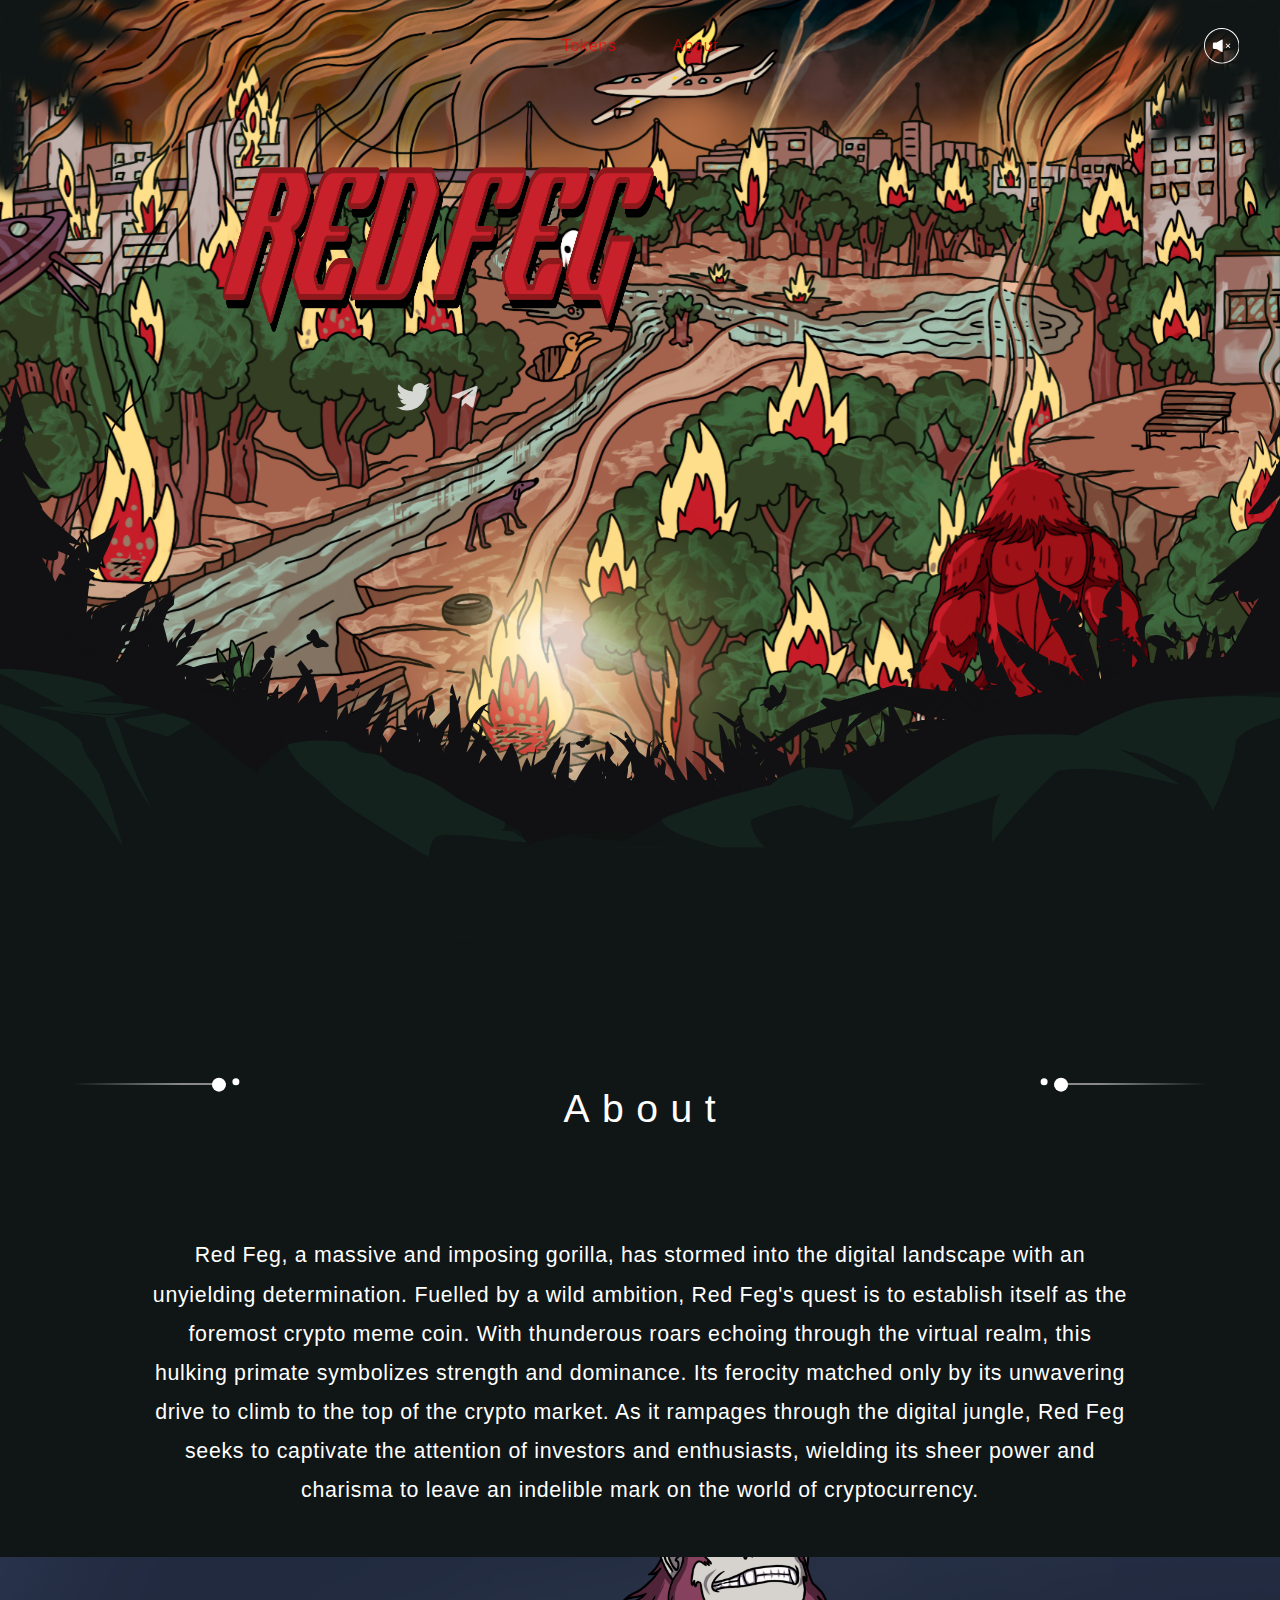
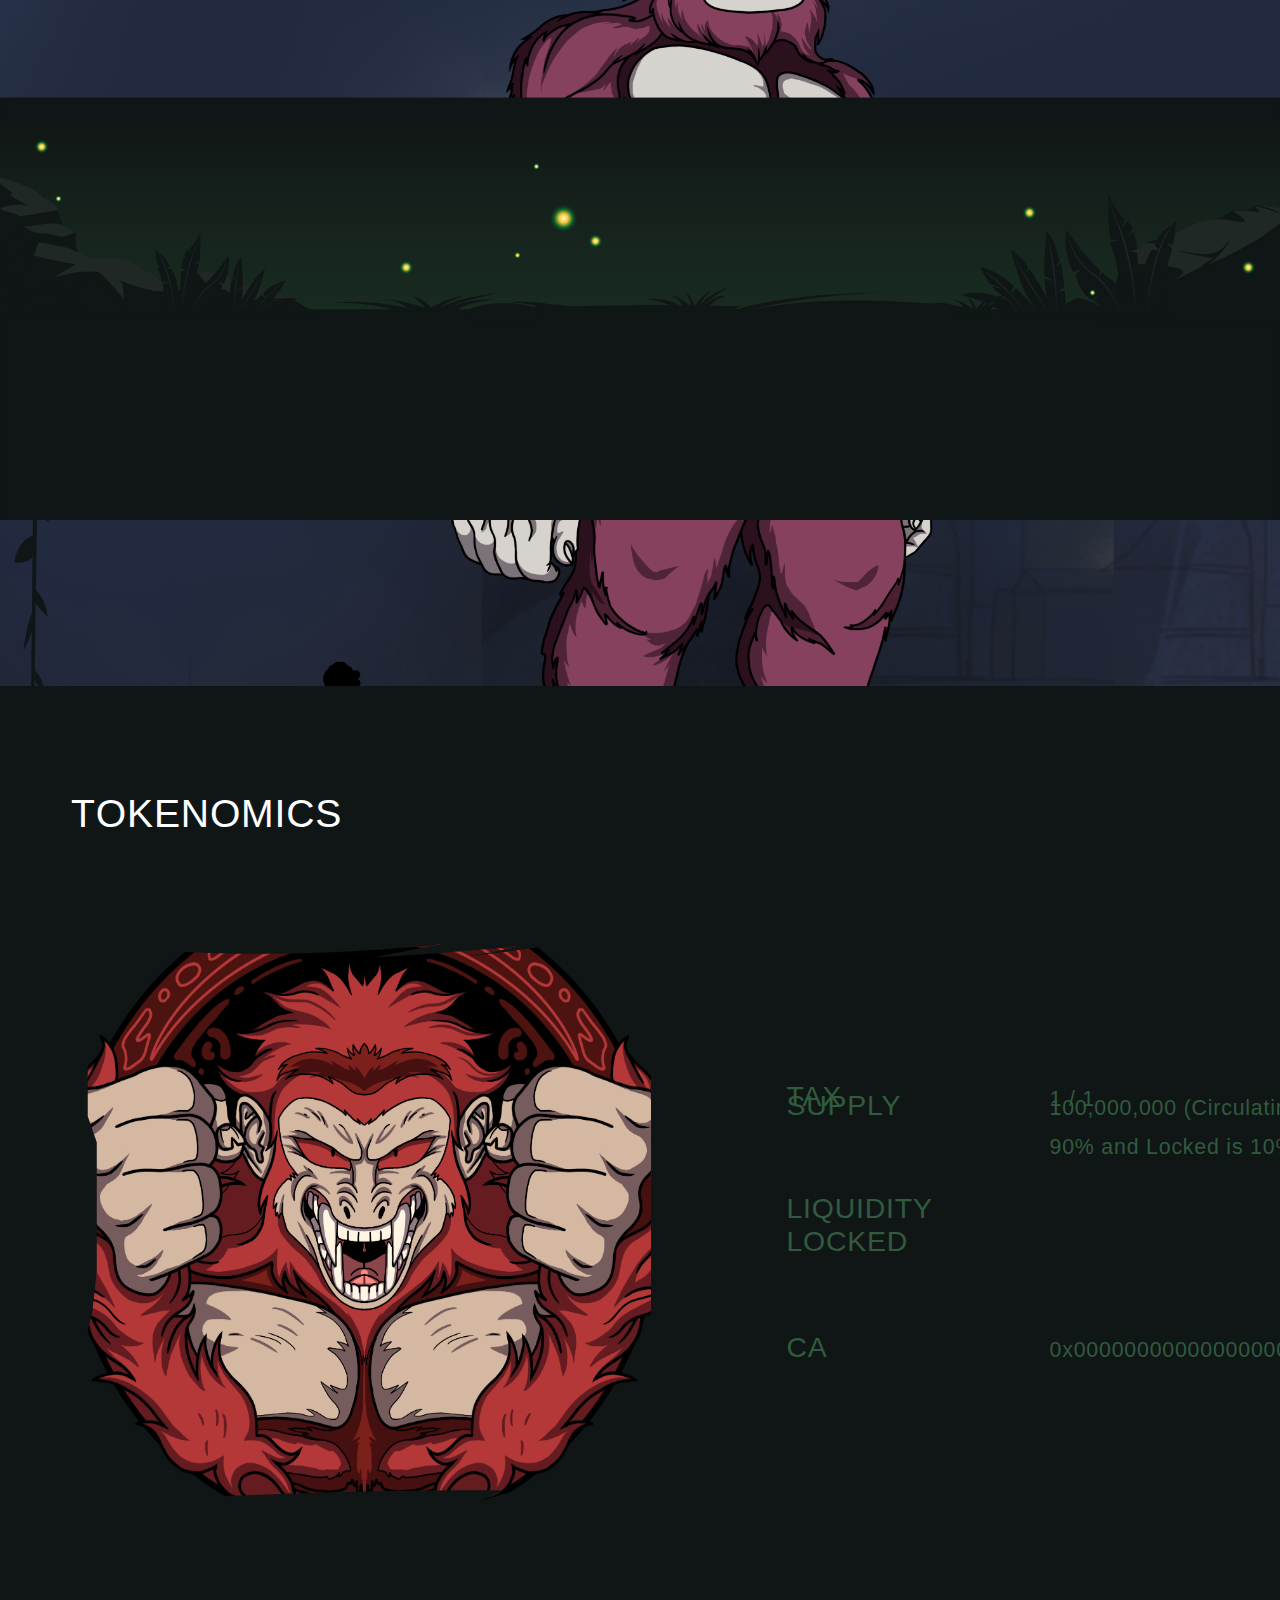
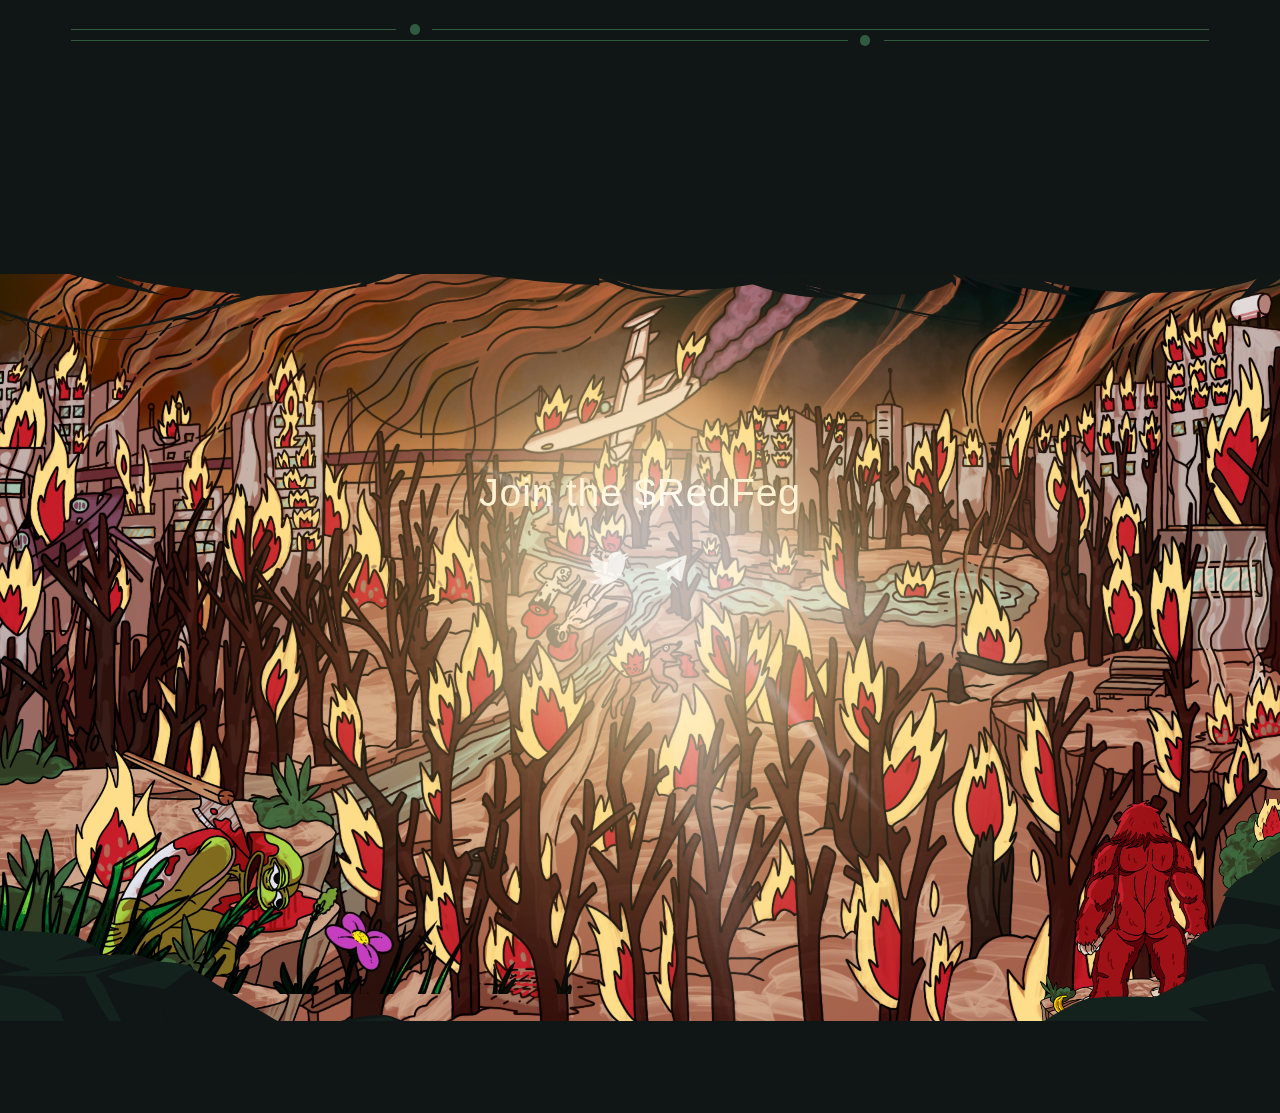
==== matutu.html @ 80c2c5f6 "dtuk" ====
<html lang="en" class="js-focus-visible browser-edge-chromium browser-version-120" data-js-focus-visible="">

<head>
    <meta charset="utf-8">
    <title>$RedFeg</title>
    <meta http-equiv="X-UA-Compatible" content="IE=edge">
    <meta name="viewport" content="width=device-width,initial-scale=1,maximum-scale=1">
    <link rel="shortcut icon" href="./assets/img/01_about@1.5x.d821d7.webp" type="image/x-icon">
    <meta name="msapplication-TileColor" content="#3E50F7">
    <meta name="theme-color" content="#ffffff">
    <link rel="preload" href="/assets/fonts/BoldenVan.24cd9c.woff" as="font" type="font/woff" crossorigin="">
    <link rel="preload" href="/assets/fonts/FUNGIS-Regular.8e3cbd.woff" as="font" type="font/woff" crossorigin="">
    <link rel="preload" href="/assets/fonts/FUNGIS-Regular.dea00e.woff2" as="font" type="font/woff" crossorigin="">
    <link rel="preload" href="/assets/fonts/RobotoFlex.3e7d64.ttf" as="font" type="font/ttf" crossorigin="">
    <link href="/app.168bf2.css" rel="stylesheet">
    <style type="text/css">
        @font-face {
            font-weight: 400;
            font-style: normal;
            font-family: 'Circular-Loom';

            src: url('https://cdn.loom.com/assets/fonts/circular/CircularXXWeb-Book-cd7d2bcec649b1243839a15d5eb8f0a3.woff2') format('woff2');
        }

        @font-face {
            font-weight: 500;
            font-style: normal;
            font-family: 'Circular-Loom';

            src: url('https://cdn.loom.com/assets/fonts/circular/CircularXXWeb-Medium-d74eac43c78bd5852478998ce63dceb3.woff2') format('woff2');
        }

        @font-face {
            font-weight: 700;
            font-style: normal;
            font-family: 'Circular-Loom';

            src: url('https://cdn.loom.com/assets/fonts/circular/CircularXXWeb-Bold-83b8ceaf77f49c7cffa44107561909e4.woff2') format('woff2');
        }

        @font-face {
            font-weight: 900;
            font-style: normal;
            font-family: 'Circular-Loom';

            src: url('https://cdn.loom.com/assets/fonts/circular/CircularXXWeb-Black-bf067ecb8aa777ceb6df7d72226febca.woff2') format('woff2');
        }
    </style>
    <link rel="stylesheet" type="text/css" href="/styles.c61002.css">
    <meta property="og:title" content="$RedFeg" data-react-helmet="true">
    <meta name="twitter:title" content="$RedFeg" data-react-helmet="true">
    <meta property="og:image:width" content="1200" data-react-helmet="true">
    <meta property="og:image:height" content="630" data-react-helmet="true">
    <meta property="og:image" content="/assets/img/chumbi-valley-og.7ef3b2.jpg" data-react-helmet="true">
    <meta name="twitter:image" content="/assets/img/chumbi-valley-og.7ef3b2.jpg" data-react-helmet="true">
</head>

<body id="body" class="" style="">
  
        <div class="animated-page page home-page animation-none">
            <nav class="navbar " style="opacity: 1; visibility: inherit;">
                <div class="navbar-bg">
                    <div class="navbar-bg__wrapper">
                        <div><svg xmlns="http://www.w3.org/2000/svg" fill="none" height="73" preserveAspectRatio="none"
                                viewBox="0 0 1440 73" width="1440" class="injected-svg"
                                data-src="/assets/img/navbar-bg.1790db.svg" xmlns:xlink="http://www.w3.org/1999/xlink">
                                <path
                                    d="M0 0h1440v70.513h-146.25l-5.64-2.985-5.61 2.985H990l-2.186-4.478-14.99 4.478H783.956l-11.492-2.985L765 70.513H604.908l-15.817-3.483-9.275 3.483h-90l-10.649-2.985L450 70.513h-90l-75.697-6.965L270.812 73h-90.937l-6.495-6.467-24.234 5.223-30.728-1.243H0z"
                                    fill="#101615"></path><!-- Code injected by live-server -->

                            </svg></div>
                    </div>
                </div>
                <div class="container">
                    <div class="navbar__desktop "><a class="navbar-logo__wrapper" href="/">
                            <div class="navbar-logo"></div>
                        </a>
                        <ul class="navbar-nav">
                            <li class="nav-item"><a class="nav-link nav-text" href="/">Tokens</a></li>
                            <li class="nav-item"><a class="nav-link nav-text" href="/">About</a></li>
                        </ul>
                        <div class="right-wrap">
                            <div class="sound-button ">
                                <div class="sound-button__on-icon">
                                    <div><svg xmlns="http://www.w3.org/2000/svg" fill="none" height="40"
                                            viewBox="0 0 40 40" width="40" class="injected-svg"
                                            data-src="/assets/img/sound-on-icon.59a6aa.svg"
                                            xmlns:xlink="http://www.w3.org/1999/xlink">
                                            <g fill="#fff">
                                                <g clip-rule="evenodd" fill-rule="evenodd">
                                                    <path
                                                        d="M24.68 16.616a.5.5 0 0 1 .704.063 4.392 4.392 0 0 1 .116 5.49l-.103.135a.5.5 0 1 1-.794-.608l.103-.135a3.392 3.392 0 0 0-.09-4.24.5.5 0 0 1 .063-.705zM27.714 14.59a.5.5 0 0 1 .696.124 8.36 8.36 0 0 1 .186 9.28l-.175.275a.5.5 0 1 1-.842-.538l.175-.274a7.36 7.36 0 0 0-.164-8.171.5.5 0 0 1 .124-.696z">
                                                    </path>
                                                    <path
                                                        d="M20 39c10.493 0 19-8.507 19-19S30.493 1 20 1 1 9.507 1 20s8.507 19 19 19zm0 1c11.046 0 20-8.954 20-20S31.046 0 20 0 0 8.954 0 20s8.954 20 20 20z">
                                                    </path>
                                                </g>
                                                <path
                                                    d="M20.69 13.07a.582.582 0 0 1 .227.197.49.49 0 0 1 .083.272V26.46a.49.49 0 0 1-.083.272c-.055.082-.133.15-.227.197a.677.677 0 0 1-.615-.007l-5.966-3.154h-2.276c-.486 0-.952-.17-1.296-.473A1.525 1.525 0 0 1 10 22.154v-4.311c0-.428.194-.839.537-1.141s.81-.473 1.296-.473h2.276l5.965-3.152a.674.674 0 0 1 .616-.007z">
                                                </path>
                                            </g><!-- Code injected by live-server -->

                                        </svg></div>
                                </div>
                                <div class="sound-button__off-icon">
                                    <div><svg xmlns="http://www.w3.org/2000/svg" fill="none" height="40"
                                            viewBox="0 0 40 40" width="40" class="injected-svg"
                                            data-src="/assets/img/sound-off-icon.53d7be.svg"
                                            xmlns:xlink="http://www.w3.org/1999/xlink">
                                            <g fill="#fff">
                                                <path clip-rule="evenodd"
                                                    d="M20 39c10.493 0 19-8.507 19-19S30.493 1 20 1 1 9.507 1 20s8.507 19 19 19zm0 1c11.046 0 20-8.954 20-20S31.046 0 20 0 0 8.954 0 20s8.954 20 20 20z"
                                                    fill-rule="evenodd"></path>
                                                <path clip-rule="evenodd"
                                                    d="M28.646 17.646a.5.5 0 0 1 .708.708L27.707 20l1.647 1.646a.5.5 0 0 1-.708.708L27 20.707l-1.646 1.647a.5.5 0 0 1-.708-.708L26.293 20l-1.647-1.646a.5.5 0 0 1 .708-.708L27 19.293z"
                                                    fill-rule="evenodd"></path>
                                                <path
                                                    d="M20.69 13.07a.582.582 0 0 1 .227.197.49.49 0 0 1 .083.272V26.46a.49.49 0 0 1-.083.272c-.055.082-.133.15-.227.197a.677.677 0 0 1-.615-.007l-5.966-3.154h-2.276c-.486 0-.952-.17-1.296-.473A1.525 1.525 0 0 1 10 22.154v-4.311c0-.428.194-.839.537-1.141s.81-.473 1.296-.473h2.276l5.965-3.152a.674.674 0 0 1 .616-.007z">
                                                </path>
                                            </g><!-- Code injected by live-server -->

                                        </svg></div>
                                </div>
                            </div><a class="button btn-secondary btn-2" href="/token">Buy $RedFeg</a>
                        </div>
                    </div>
                </div>
            </nav>
            <div class="hero-section">
                <div class="palms-top">
                    <div><svg xmlns="http://www.w3.org/2000/svg" fill="none" height="274" viewBox="0 0 1440 274"
                            width="1440" class="injected-svg" data-src="/assets/img/palms-desktop.ad87fd.svg"
                            xmlns:xlink="http://www.w3.org/1999/xlink">
                            <filter id="a-2" color-interpolation-filters="sRGB" filterUnits="userSpaceOnUse"
                                height="259" width="233" x="-39" y="-30">
                                <feFlood flood-opacity="0" result="BackgroundImageFix"></feFlood>
                                <feBlend in="SourceGraphic" in2="BackgroundImageFix" result="shape"></feBlend>
                                <feGaussianBlur result="effect1_foregroundBlur_600_5959" stdDeviation="6">
                                </feGaussianBlur>
                            </filter>
                            <filter id="b-3" color-interpolation-filters="sRGB" filterUnits="userSpaceOnUse"
                                height="264" width="243" x="1237" y="-24">
                                <feFlood flood-opacity="0" result="BackgroundImageFix"></feFlood>
                                <feBlend in="SourceGraphic" in2="BackgroundImageFix" result="shape"></feBlend>
                                <feGaussianBlur result="effect1_foregroundBlur_600_5959" stdDeviation="6">
                                </feGaussianBlur>
                            </filter>
                            <clipPath id="c-1">
                                <path d="M0 0h1440v274H0z"></path>
                            </clipPath>
                            <g clip-path="url(#c-1)">
                                <g filter="url(#a-2)">
                                    <path
                                        d="M2.412 211.877c-2.14-.357-5.051-2.228-6.24-3.119H-27v-226.75c50.059.15 154.366.357 171.122 0C165.066-18.436 182-1.508 182 .719c0 2.228-11.586 12.474-34.313 13.366-22.728.89-21.391-1.783-24.51-4.901-3.119-3.118-3.565-7.573-9.358-7.573S79.951 2.946 75.94 4.283c-4.01 1.336-28.52 18.264-27.629 19.155s11.141-4.454 19.608-9.354c8.467-4.9 14.706-5.346 22.727-4.01 8.021 1.337 21.836 9.355 32.531 14.256s29.857 17.819 29.857 19.155c0 1.337-8.912 4.01-20.499 4.9-11.586.891-14.26-4.454-14.706-2.672-.445 1.782 8.022 5.79 7.576 7.127-.446 1.337-3.565 1.782-26.738.891-18.538-.712-30.897-13.364-34.759-19.6-2.228 0-4.01 3.118-3.565 6.681.446 3.564 9.359 8.465 9.359 9.801 0 1.336-11.587.89-12.924.89-1.337 0-3.12 1.783-2.673 4.901.445 3.119 1.782 5.346 14.26 3.564 12.477-1.782 15.151 2.673 18.27 5.791s15.597 16.928 15.597 19.156-22.727.445-23.172 5.791c-.446 5.346 8.021 6.682 10.695 7.573 2.674.891 7.576-.89 20.499-.89 12.923 0 22.727 31.628 26.737 39.647 4.011 8.019 6.685 20.492 5.348 21.383s-4.456.446-8.021-.891c-3.565-1.336-18.717-16.928-21.836-16.483-3.12.446-2.228 8.91-6.685 8.91-4.456 0-19.162-9.801-23.618-17.374s-2.228-13.81-1.782-17.819 2.673-6.237-1.783-8.91c-4.456-2.672-7.13 3.564-8.467 6.683-1.337 3.118.891 18.264.446 18.264-.446 0-22.282-17.819-22.727-18.264-.446-.446 0-8.464-1.337-8.464s0 3.118-2.674 4.454c-2.674 1.337-8.021-1.782-10.695-3.564-2.674-1.781-11.14-10.246-13.815-10.691s4.902 12.919 8.022 24.501c2.495 9.266 2.525 23.759 2.228 29.848-.446 2.079-1.248 6.86-.891 9.355.356 2.494 1.04 7.573 1.337 9.8-3.565-3.118-10.16-8.375-8.022-4.455 2.674 4.901 3.565 19.156 3.565 24.056 0 4.901-.891 4.901-1.337 6.683-.445 1.782-.89 9.355-1.782 11.137-.891 1.782-2.228 10.246-3.565 11.137s-3.12.891-4.01 0c-.892-.891-2.675-.891-4.457-.891-1.783 0-5.793-8.019-8.913-8.91s3.565 5.791.892 5.346z"
                                        fill="#101615"></path>
                                </g>
                                <g filter="url(#b-3)">
                                    <path
                                        d="M1437.7 222.768c2.2-.364 5.2-2.275 6.43-3.185H1468V-11.994c-51.57.151-159.04.364-176.3 0-21.58-.455-42.7 26.388-42.7 28.663 0 2.274 10.1-6.828 33.52-5.918 23.41.91 27.54 8.192 30.76 5.008 3.21-3.185 3.67-7.735 9.64-7.735 3.67 0-5.54 7.735-5.54 15.218 0 8.31 6.92 2.981-4.1 7.986-11.02 5.004-30.76 18.198-30.76 19.563s9.18 4.095 21.12 5.005c11.93.91 14.69-4.55 15.15-2.73s-8.27 5.915-7.81 7.28 3.67 1.82 27.55.91c19.1-.729 31.83-13.65 35.81-20.02 2.3 0 4.13 3.186 3.67 6.825s-9.64 8.645-9.64 10.01 11.94.91 13.32.91c1.37 0 3.21 1.82 2.75 5.004-.46 3.185-1.84 5.46-14.69 3.64-12.86-1.82-15.61 2.73-18.83 5.914-3.21 3.185-16.06 17.289-16.06 19.564 0 2.275 8.88-1.715 9.34 3.745.46 5.459 6.27 8.994 3.51 9.904-2.75.91-7.8-.91-21.12-.91-13.31 0-23.41 32.302-27.55 40.492-4.13 8.189-6.88 20.928-5.51 21.838 1.38.91 4.6.455 8.27-.91s19.28-17.289 22.5-16.834c3.21.455 2.29 9.1 6.88 9.1s19.74-10.009 24.34-17.744c4.59-7.734 2.29-14.104 1.83-18.199-.46-4.094-2.75-6.369 1.84-9.099s4.19 5.915 5.57 9.099c1.37 3.185 2.23 16.379 2.69 16.379s22.96-18.198 23.42-18.653 0-8.645 1.38-8.645c1.37 0 0 3.185 2.75 4.55s7.23-31.931 9.98-33.751c2.76-1.82.26 34.235-1.79 36.134-8.72 8.102-9.11 14.906-12.32 26.735-2.57 9.463 18.52 5.611 18.82 11.829.46 2.123 1.29 7.006.92 9.554s-1.07 7.735-1.38 10.009c3.68-3.184 10.47-8.553 8.27-4.549-2.76 5.004-3.68 19.563-3.68 24.568 0 5.004.92 5.004 1.38 6.824s.92 9.555 1.84 11.374c.92 1.82 2.29 10.465 3.67 11.375 1.38.909 3.21.909 4.13 0 .92-.91 2.76-.91 4.59-.91 1.84 0 5.97-8.19 9.19-9.1 3.21-.91-3.68 5.915-.92 5.46z"
                                        fill="#101615"></path>
                                </g>
                            </g><!-- Code injected by live-server -->

                        </svg></div>
                </div>
                <div class="hero-section__parallax">
                    <picture>
                        <source type="image/webp" srcset="/assets/img/5.0db6da.webp">
                        <source type="image/jpeg" srcset="/assets/img/5.4fdfac.jpg"><img alt="Sky"
                            class="sky parallax-item" src="undefined" style="opacity: 1; visibility: inherit;">
                    </picture>
                    <picture>
                        <source type="image/webp" srcset="/assets/img/4.1e07a4.webp">
                        <source type="image/png" srcset="/assets/img/4.6a7edf.png"><img alt="Sun"
                            class="sun parallax-item" src="undefined" style="opacity: 1; visibility: inherit;">
                    </picture>
                    <picture>
                        <source type="image/webp" srcset="/assets/img/3.9f3b94.webp">
                        <source type="image/png" srcset="/assets/img/3.008438.png"><img alt="Mountains"
                            class="mountains parallax-item" src="undefined"
                            style="opacity: 1; visibility: inherit; transform: translate(0px, 0px);">
                    </picture>
                    <div class="hero-section__contents parallax-item" style="transform: translate(-449.091px, 0px);">
                        <div class="logo-wrap"><img alt="Main logo" src="/assets/img/big-logo.dbe85a.png"
                                style="opacity: 1; visibility: inherit;"></div>
                        <div class="hero-section__contents__socials"><a href="https://twitter.com/Redfegeth"
                                rel="noreferrer" target="_blank" class="social-icon__link">
                                <div class="social-icon">
                                    <div><svg xmlns="http://www.w3.org/2000/svg" width="32" height="32"
                                            viewBox="0 0 32 32" fill="none" class="injected-svg"
                                            data-src="/assets/img/twitter-icon.ed68f4.svg"
                                            xmlns:xlink="http://www.w3.org/1999/xlink">
                                            <path
                                                d="M31.524 6.582c-1.114.494-2.31.827-3.567.978a6.227 6.227 0 0 0 2.73-3.438 12.4 12.4 0 0 1-3.943 1.507 6.213 6.213 0 0 0-10.584 5.667 17.64 17.64 0 0 1-12.803-6.49 6.208 6.208 0 0 0-.84 3.122 6.213 6.213 0 0 0 2.763 5.17 6.194 6.194 0 0 1-2.814-.777v.08a6.214 6.214 0 0 0 4.983 6.09 6.255 6.255 0 0 1-2.805.107 6.215 6.215 0 0 0 5.802 4.312 12.463 12.463 0 0 1-7.714 2.66c-.496 0-.99-.028-1.483-.086a17.567 17.567 0 0 0 9.52 2.79c11.427 0 17.673-9.464 17.673-17.672 0-.266-.006-.536-.018-.802a12.627 12.627 0 0 0 3.097-3.214l.003-.004Z"
                                                fill="#fff"></path><!-- Code injected by live-server -->

                                        </svg></div>
                                </div>
                            </a><a href="https://t.me/RedFEGPortal" rel="noreferrer" target="_blank"
                                class="social-icon__link">
                                <div class="social-icon">
                                    <div><svg xmlns="http://www.w3.org/2000/svg" width="32" height="32"
                                            viewBox="0 0 32 32" fill="none" class="injected-svg"
                                            data-src="/assets/img/telegram-icon.c91685.svg"
                                            xmlns:xlink="http://www.w3.org/1999/xlink">
                                            <path
                                                d="M25.11 6.336 4.423 14.312c-1.411.567-1.403 1.355-.259 1.706l5.311 1.657 12.287-7.753c.581-.353 1.112-.163.676.224l-9.955 8.985h-.003.003l-.367 5.475c.537 0 .774-.246 1.075-.537l2.58-2.508 5.365 3.963c.99.545 1.7.265 1.946-.916l3.522-16.6c.36-1.445-.552-2.1-1.496-1.672Z"
                                                fill="#fff"></path><!-- Code injected by live-server -->

                                        </svg></div>
                                </div>
                            </a></div>
                    </div>
                    <picture>
                        <source type="image/webp" srcset="/assets/img/2.f285ca.webp">
                        <source type="image/png" srcset="/assets/img/2.8b96b8.png"><img alt="Forest"
                            class="forest parallax-item" src="undefined"
                            style="opacity: 1; visibility: inherit; transform: translate(0px, 0px);">
                    </picture>
                    <picture>
                        <source type="image/webp" srcset="/assets/img/1.610c19.webp">
                        <source type="image/png" srcset="/assets/img/1.95222f.png"><img
                            alt="Moon, the main character of $RedFeg and her 3$RedFeglooking out over the valley"
                            class="cliff parallax-item" src="undefined"
                            style="opacity: 1; visibility: inherit; transform: translate(0px, 0px);">
                    </picture>
                </div><img class="grass parallax-item" src="/assets/img/high-forest@2x.74e540.svg" alt="74e540.svg"
                    style="opacity: 1; visibility: inherit; transform: translate(0px, 0px);"><img
                    class="rocks parallax-item" src="/assets/img/high-rocks.e276d3.svg" alt="e276d3.svg"
                    style="opacity: 1; visibility: inherit; transform: translate(0px, 0px);">
            </div>
            <div class="about-section">
                <div class="container">
                    <div class="about-section__content">
                        <div class="lines-decoration about-section__content__title-wrap">
                            <div class="line-before" style="opacity: 1; "><span class="line"
                                    style="transform: translate(-277.04px, 0px);"></span><span class="small-ball"
                                    style="transform: translate(-246.614px, -6.36364px);"></span><span class="big-ball"
                                    style="transform: translate(0%, -50%) translate(-277.04px, 0.2727px);"></span></div>
                            <h1 class="about-section__content__title title-h1 center-text">
                                <div style="position: relative; display: inline-block; transform: translate(0px, 24.0208px); opacity: 1; "
                                    class="single-char title-h1">A</div>
                                <div style="position: relative; display: inline-block; transform: translate(0px, 24.0208px); opacity: 1; "
                                    class="single-char title-h1">b</div>
                                <div style="position: relative; display: inline-block; transform: translate(0px, 24.0208px); opacity: 1; "
                                    class="single-char title-h1">o</div>
                                <div style="position: relative; display: inline-block; transform: translate(0px, 24.0208px); opacity: 1; "
                                    class="single-char title-h1">u</div>
                                <div style="position: relative; display: inline-block; transform: translate(0px, 24.0208px); opacity: 1; "
                                    class="single-char title-h1">t</div>
                            </h1>
                            <div class="line-after" style="opacity: 1; "><span class="line"
                                    style="transform: translate(277.04px, 0px);"></span><span class="small-ball"
                                    style="transform: translate(246.614px, -6.36364px);"></span><span class="big-ball"
                                    style="transform: translate(0%, -50%) translate(277.04px, 0.2727px);"></span></div>
                        </div>
                        <p class="about-section__content__text desc-2 center-text"><span class="desc-2 color-white"
                                style="opacity: 1;  transform: translate(0px, 80.0694px);">Red Feg, a
                                massive and imposing gorilla, has stormed into the digital landscape with an unyielding
                                determination. Fuelled by a wild ambition, Red Feg's quest is to establish itself as the
                                foremost crypto meme coin. With thunderous roars echoing through the virtual realm, this
                                hulking primate symbolizes strength and dominance. Its ferocity matched only by its
                                unwavering drive to climb to the top of the crypto market. As it rampages through the
                                digital jungle, Red Feg seeks to captivate the attention of investors and enthusiasts,
                                wielding its sheer power and charisma to leave an indelible mark on the world of
                                cryptocurrency.</span></p>
                    </div>
                </div>
                <div class="about-section__image">
                    <div class="leaves-top__wrap" style="transform: translate(0px, 352.306px);"><img alt="leaves top"
                            src="/assets/img/leaves-top__new.10fc40.svg" style="opacity: 1; visibility: inherit;"></div>
                    <picture>
                        <source type="image/webp" srcset="/assets/img/01_about@1.5x.d821d7.webp">
                        <source type="image/jpeg" srcset="/assets/img/01_about@1.5x.efd146.jpg"><img
                            alt="Moon chasing a$RedFegin the forest. The$RedFeghas stolen one of Moon's carrots and is holding it in it’s mouth while mischievously running away."
                            src="undefined" style="opacity: 1; visibility: inherit; transform: scale(1.2, 1.2);">
                    </picture>
                    <div class="leaves-bottom__wrap" style="transform: translate(0px, -373.124px);"><img
                            alt="leavesBottom" src="/assets/img/leaves-bottom.561f8c.svg"
                            style="opacity: 1; visibility: inherit;"></div>
                </div>
            </div>
            <div class="gameplay-section">
                <div class="container">
                    <div class="gameplay-section__contents">
                        <h2 class="title-h1 gameplay-section__title">
                            <div style="position:relative;display:inline-block;">
                                <div style="position: relative; display: inline-block; transform: translate(0px, 24.0208px); opacity: 1; "
                                    class="single-char title-h1">T</div>
                                <div style="position: relative; display: inline-block; transform: translate(0px, 24.0208px); opacity: 1; "
                                    class="single-char title-h1">O</div>
                                <div style="position: relative; display: inline-block; transform: translate(0px, 24.0208px); opacity: 1; "
                                    class="single-char title-h1">K</div>
                                <div style="position: relative; display: inline-block; transform: translate(0px, 24.0208px); opacity: 1; "
                                    class="single-char title-h1">E</div>
                                <div style="position: relative; display: inline-block; transform: translate(0px, 24.0208px); opacity: 1; "
                                    class="single-char title-h1">N</div>
                                <div style="position: relative; display: inline-block; transform: translate(0px, 24.0208px); opacity: 1; "
                                    class="single-char title-h1">O</div>
                                <div style="position: relative; display: inline-block; transform: translate(0px, 24.0208px); opacity: 1; "
                                    class="single-char title-h1">M</div>
                                <div style="position: relative; display: inline-block; transform: translate(0px, 24.0208px); opacity: 1; "
                                    class="single-char title-h1">I</div>
                                <div style="position: relative; display: inline-block; transform: translate(0px, 24.0208px); opacity: 1; "
                                    class="single-char title-h1">C</div>
                                <div style="position: relative; display: inline-block; transform: translate(0px, 24.0208px); opacity: 1; "
                                    class="single-char title-h1">S</div>
                            </div>
                        </h2>
                        <p class="desc-1 gameplay-section__desc"><span class="anim-span desc-1 color-green"
                                style="transform: translate(0px, 80.0694px); opacity: 1; "></span>
                        </p>
                    </div>
                    <div class="gameplay-section__scroll-area">
                        <div class="pin-spacer"
                            style="order: 0; place-self: auto; grid-area: auto; z-index: auto; float: none; flex-shrink: 1; display: block; margin: 0px 135.333px 0px 0px; inset: 0px; position: relative; flex-basis: auto; overflow: visible; box-sizing: border-box; width: 580px; height: 580px; padding: 0px;">
                            <div class="images-wrap"
                                style="transform: translate3d(0px, 0px, 0px); inset: 0px auto auto 0px; margin: 0px; max-width: 579.986px; width: 579.986px; max-height: 579.986px; height: 579.986px; padding: 0px;">
                                <picture>
                                    <source type="image/webp" srcset="/assets/img/farming-gameplay.049b50.webp">
                                    <source type="image/jpeg" srcset="/assets/img/farming-gameplay.8191f6.jpg"><img
                                        alt="A" class="gameplay-image gameplay-image-1" src="undefined"
                                        style="opacity: 1; visibility: inherit; transform: scale(1.2, 1.2);">
                                </picture>
                                <picture>
                                    <source type="image/webp" srcset="/assets/img/breeding-gameplay.6743b7.webp">
                                    <source type="image/jpeg" srcset="/assets/img/breeding-gameplay.016a22.jpg"><img
                                        alt="Ch" class="gameplay-image gameplay-image-2" src="undefined">
                                </picture>
                                <picture>
                                    <source type="image/webp" srcset="/assets/img/crafting-gameplay.b62b71.webp">
                                    <source type="image/jpeg" srcset="/assets/img/crafting-gameplay.81629e.jpg"><img
                                        alt="A Spark$RedFegin front of a table with many ressources and ingredients ready to craft something"
                                        class="gameplay-image gameplay-image-3" src="undefined">
                                </picture>
                                <picture>
                                    <source type="image/webp" srcset="/assets/img/exploration-gameplay.ee6f4f.webp">
                                    <source type="image/jpeg" srcset="/assets/img/exploration-gameplay.0732c8.jpg"><img
                                        alt="Mosdssssssddsdsdsdsdsd" class="gameplay-image gameplay-image-4"
                                        src="undefined">
                                </picture>
                            </div>
                        </div>
                        <div class="text-wrap">
                            <div class="text-block text-block-1" id="step-0"
                                style="color: rgb(48, 91, 63); transform: translate(0px, 160.139px);">
                                <h2 class="title-h2 text-block__title anim-text">SUPPLY</h2>
                                <p class="desc-2 text-block__desc anim-text">100,000,000 (Circulating is 90% and Locked
                                    is 10%)</p>
                            </div>
                            <div class="text-block text-block-2" id="step-1">
                                <h2 class="title-h2 text-block__title anim-text">TAX</h2>
                                <p class="desc-2 text-block__desc anim-text">1 / 1</p>
                            </div>
                            <div class="text-block text-block-3" id="step-2">
                                <h2 class="title-h2 text-block__title anim-text">LIQUIDITY LOCKED</h2>
                                <p class="desc-2 text-block__desc anim-text"></p>
                            </div>
                            <div class="text-block text-block-4" id="step-3">
                                <h2 class="title-h2 text-block__title anim-text">CA</h2>
                                <p class="desc-2 text-block__desc anim-text">0x000000000000000000000000000</p>
                            </div>
                        </div>
                    </div>
                </div>
            </div>
            <div class="cta-section">
                <div class="container">
                    <div class="animation-wrapper">
                        <div class="line-divider short-long ">
                            <div class="line-divider__line line-divider__line--before"></div>
                            <div class="line-divider__ball"></div>
                            <div class="line-divider__line line-divider__line--after"></div>
                        </div>
                        <div class="cta-section__contents">
                            <h2 class="title-h1 cta-section__title">
                                <div style="position:relative;display:inline-block;">
                                    <div style="position: relative; display: inline-block; transform: translate(0px, 24.0208px); opacity: 1; "
                                        class="single-char title-h1">$</div>
                                    <div style="position: relative; display: inline-block; transform: translate(0px, 24.0208px); opacity: 1; "
                                        class="single-char title-h1">R</div>
                                    <div style="position: relative; display: inline-block; transform: translate(0px, 24.0208px); opacity: 1; "
                                        class="single-char title-h1">e</div>
                                    <div style="position: relative; display: inline-block; transform: translate(0px, 24.0208px); opacity: 1; "
                                        class="single-char title-h1">d</div>
                                    <div style="position: relative; display: inline-block; transform: translate(0px, 24.0208px); opacity: 1; "
                                        class="single-char title-h1">F</div>
                                    <div style="position: relative; display: inline-block; transform: translate(0px, 24.0208px); opacity: 1; "
                                        class="single-char title-h1">e</div>
                                    <div style="position: relative; display: inline-block; transform: translate(0px, 24.0208px); opacity: 1; "
                                        class="single-char title-h1">g</div>
                                    <div style="position: relative; display: inline-block; transform: translate(0px, 24.0208px); opacity: 1; "
                                        class="single-char title-h1">'</div>
                                    <div style="position: relative; display: inline-block; transform: translate(0px, 24.0208px); opacity: 1; "
                                        class="single-char title-h1">s</div>
                                </div>
                                <div style="position:relative;display:inline-block;">
                                    <div style="position: relative; display: inline-block; transform: translate(0px, 24.0208px); opacity: 1; "
                                        class="single-char title-h1">D</div>
                                    <div style="position: relative; display: inline-block; transform: translate(0px, 24.0208px); opacity: 1; "
                                        class="single-char title-h1">e</div>
                                    <div style="position: relative; display: inline-block; transform: translate(0px, 24.0208px); opacity: 1; "
                                        class="single-char title-h1">c</div>
                                    <div style="position: relative; display: inline-block; transform: translate(0px, 24.0208px); opacity: 1; "
                                        class="single-char title-h1">e</div>
                                    <div style="position: relative; display: inline-block; transform: translate(0px, 24.0208px); opacity: 1; "
                                        class="single-char title-h1">n</div>
                                    <div style="position: relative; display: inline-block; transform: translate(0px, 24.0208px); opacity: 1; "
                                        class="single-char title-h1">t</div>
                                    <div style="position: relative; display: inline-block; transform: translate(0px, 24.0208px); opacity: 1; "
                                        class="single-char title-h1">r</div>
                                    <div style="position: relative; display: inline-block; transform: translate(0px, 24.0208px); opacity: 1; "
                                        class="single-char title-h1">a</div>
                                    <div style="position: relative; display: inline-block; transform: translate(0px, 24.0208px); opacity: 1; "
                                        class="single-char title-h1">l</div>
                                    <div style="position: relative; display: inline-block; transform: translate(0px, 24.0208px); opacity: 1; "
                                        class="single-char title-h1">i</div>
                                    <div style="position: relative; display: inline-block; transform: translate(0px, 24.0208px); opacity: 1; "
                                        class="single-char title-h1">z</div>
                                    <div style="position: relative; display: inline-block; transform: translate(0px, 24.0208px); opacity: 1; "
                                        class="single-char title-h1">e</div>
                                    <div style="position: relative; display: inline-block; transform: translate(0px, 24.0208px); opacity: 1; "
                                        class="single-char title-h1">d</div>
                                </div>
                                <div style="position:relative;display:inline-block;">
                                    <div style="position: relative; display: inline-block; transform: translate(0px, 24.0208px); opacity: 1; "
                                        class="single-char title-h1">D</div>
                                    <div style="position: relative; display: inline-block; transform: translate(0px, 24.0208px); opacity: 1; "
                                        class="single-char title-h1">e</div>
                                    <div style="position: relative; display: inline-block; transform: translate(0px, 24.0208px); opacity: 1; "
                                        class="single-char title-h1">l</div>
                                    <div style="position: relative; display: inline-block; transform: translate(0px, 24.0208px); opacity: 1; "
                                        class="single-char title-h1">i</div>
                                    <div style="position: relative; display: inline-block; transform: translate(0px, 24.0208px); opacity: 1; "
                                        class="single-char title-h1">g</div>
                                    <div style="position: relative; display: inline-block; transform: translate(0px, 24.0208px); opacity: 1; "
                                        class="single-char title-h1">h</div>
                                    <div style="position: relative; display: inline-block; transform: translate(0px, 24.0208px); opacity: 1; "
                                        class="single-char title-h1">t</div>
                                </div>
                                <div style="position:relative;display:inline-block;">
                                    <div style="position: relative; display: inline-block; transform: translate(0px, 24.0208px); opacity: 1; "
                                        class="single-char title-h1">A</div>
                                    <div style="position: relative; display: inline-block; transform: translate(0px, 24.0208px); opacity: 1; "
                                        class="single-char title-h1">w</div>
                                    <div style="position: relative; display: inline-block; transform: translate(0px, 24.0208px); opacity: 1; "
                                        class="single-char title-h1">a</div>
                                    <div style="position: relative; display: inline-block; transform: translate(0px, 24.0208px); opacity: 1; "
                                        class="single-char title-h1">i</div>
                                    <div style="position: relative; display: inline-block; transform: translate(0px, 24.0208px); opacity: 1; "
                                        class="single-char title-h1">t</div>
                                    <div style="position: relative; display: inline-block; transform: translate(0px, 24.0208px); opacity: 1; "
                                        class="single-char title-h1">s</div>
                                    <div style="position: relative; display: inline-block; transform: translate(0px, 24.0208px); opacity: 1; "
                                        class="single-char title-h1">.</div>
                                    <div style="position: relative; display: inline-block; transform: translate(0px, 24.0208px); opacity: 1; "
                                        class="single-char title-h1">.</div>
                                    <div style="position: relative; display: inline-block; transform: translate(0px, 24.0208px); opacity: 1; "
                                        class="single-char title-h1">.</div>
                                    <div style="position: relative; display: inline-block; transform: translate(0px, 24.0208px); opacity: 1; "
                                        class="single-char title-h1">.</div>
                                </div>
                            </h2><a class="button btn-primary cta-section__btn main  ">
                                <div class="lottie-btn__wrap" style="opacity: 1; "><span
                                        class="btn-1 "></span><svg xmlns="http://www.w3.org/2000/svg"
                                        viewBox="0 0 240 75" width="240" height="75" preserveAspectRatio="xMidYMid meet"
                                        style="width: 100%; height: 100%; transform: translate3d(0px, 0px, 0px); content-visibility: visible;">
                                        <defs>
                                            <clipPath id="__lottie_element_3">
                                                <rect width="240" height="75" x="0" y="0"></rect>
                                            </clipPath>
                                            <filter id="__lottie_element_9" filterUnits="objectBoundingBox" x="0%"
                                                y="0%" width="100%" height="100%">
                                                <feComponentTransfer in="SourceGraphic">
                                                    <feFuncA type="table" tableValues="1.0 0.0"></feFuncA>
                                                </feComponentTransfer>
                                            </filter>
                                            <mask id="__lottie_element_8" mask-type="alpha">
                                                <g filter="url(#__lottie_element_9)">
                                                    <rect width="240" height="75" x="0" y="0" fill="#ffffff"
                                                        opacity="0"></rect>
                                                    <g transform="matrix(1,0,0,1,337.58953857421875,107.94970703125)"
                                                        opacity="1" style="display: block;">
                                                        <g opacity="1" transform="matrix(1,0,0,1,-106,-56.5)">
                                                            <path fill="rgb(255,255,255)" fill-opacity="1"
                                                                d=" M0,-10.5 C5.794950008392334,-10.5 10.5,-5.794950008392334 10.5,0 C10.5,5.794950008392334 5.794950008392334,10.5 0,10.5 C-5.794950008392334,10.5 -10.5,5.794950008392334 -10.5,0 C-10.5,-5.794950008392334 -5.794950008392334,-10.5 0,-10.5z">
                                                            </path>
                                                        </g>
                                                    </g>
                                                </g>
                                            </mask>
                                        </defs>
                                        <g clip-path="url(#__lottie_element_3)">
                                            <g mask="url(#__lottie_element_8)" style="display: block;">
                                                <g transform="matrix(1,0,0,1,118.75,4648.75)" opacity="1">
                                                    <g opacity="1"
                                                        transform="matrix(1,0,0,1,1.5299999713897705,-4611.2451171875)">
                                                        <path stroke-linecap="butt" stroke-linejoin="miter"
                                                            fill-opacity="0" stroke-miterlimit="4"
                                                            stroke="rgb(255,255,255)" stroke-opacity="1"
                                                            stroke-width="2"
                                                            d=" M114.5,0 C114.5,0 114.5,0 114.5,0 C114.5,17.66080093383789 100.16079711914062,32 82.5,32 C82.5,32 -82.5,32 -82.5,32 C-100.16079711914062,32 -114.5,17.66080093383789 -114.5,0 C-114.5,0 -114.5,0 -114.5,0 C-114.5,-17.66080093383789 -100.16079711914062,-32 -82.5,-32 C-82.5,-32 82.5,-32 82.5,-32 C100.16079711914062,-32 114.5,-17.66080093383789 114.5,0z">
                                                        </path>
                                                    </g>
                                                </g>
                                            </g>
                                            <g transform="matrix(1,0,0,1,337.58953857421875,107.94970703125)"
                                                opacity="1" style="display: block;">
                                                <g opacity="1" transform="matrix(1,0,0,1,-106,-56.5)">
                                                    <path fill="rgb(255,255,255)" fill-opacity="1"
                                                        d=" M0,-4 C2.2076001167297363,-4 4,-2.2076001167297363 4,0 C4,2.2076001167297363 2.2076001167297363,4 0,4 C-2.2076001167297363,4 -4,2.2076001167297363 -4,0 C-4,-2.2076001167297363 -2.2076001167297363,-4 0,-4z">
                                                    </path>
                                                </g>
                                            </g>
                                        </g>
                                    </svg></div>
                            </a>
                        </div>
                        <div class="line-divider long-short ">
                            <div class="line-divider__line line-divider__line--before"></div>
                            <div class="line-divider__ball"></div>
                            <div class="line-divider__line line-divider__line--after"></div>
                        </div>
                    </div>
                </div>
            </div>
            <div class="combinations-section" style="">
                <div class="container">
                    <div class="combinations-section__contents">
                        <h2 class="combinations-section__title title-h1"
                            style="opacity: 1;  transform: translate(0px, 32.0278px);">Infinite
                            Combinations</h2>
                        <p class="combinations-section__desc desc-1 color-white"
                            style="opacity: 1;  transform: translate(0px, -32.0278px);">Combining the
                            15 main$RedFegtypes with hundreds of coats, body parts, and patterns results in almost
                            infinite unique Chumbi!</p>
                    </div>
                </div>
                <div class="lottie-wrapper">
                    <div class="temp-mask temp-mask--top"></div>
                    <div class="temp-mask temp-mask--bot"></div>
                </div>
            </div>
            <div class="cards-section" style="">
                <div class="container">
                    <div class="cards-section__contents">
                        <h2 class="title-h1 cards-section__title">
                            <div style="position:relative;display:inline-block;">
                                <div style="position: relative; display: inline-block; transform: translate(0px, 24.0208px); opacity: 1; "
                                    class="single-char title-h1">T</div>
                                <div style="position: relative; display: inline-block; transform: translate(0px, 24.0208px); opacity: 1; "
                                    class="single-char title-h1">O</div>
                                <div style="position: relative; display: inline-block; transform: translate(0px, 24.0208px); opacity: 1; "
                                    class="single-char title-h1">K</div>
                                <div style="position: relative; display: inline-block; transform: translate(0px, 24.0208px); opacity: 1; "
                                    class="single-char title-h1">E</div>
                                <div style="position: relative; display: inline-block; transform: translate(0px, 24.0208px); opacity: 1; "
                                    class="single-char title-h1">N</div>
                                <div style="position: relative; display: inline-block; transform: translate(0px, 24.0208px); opacity: 1; "
                                    class="single-char title-h1">O</div>
                                <div style="position: relative; display: inline-block; transform: translate(0px, 24.0208px); opacity: 1; "
                                    class="single-char title-h1">M</div>
                                <div style="position: relative; display: inline-block; transform: translate(0px, 24.0208px); opacity: 1; "
                                    class="single-char title-h1">I</div>
                                <div style="position: relative; display: inline-block; transform: translate(0px, 24.0208px); opacity: 1; "
                                    class="single-char title-h1">C</div>
                                <div style="position: relative; display: inline-block; transform: translate(0px, 24.0208px); opacity: 1; "
                                    class="single-char title-h1">S</div>
                            </div>
                        </h2>
                        <p class="desc-1 cards-section__desc"><span class="desc-1 color-green anim-span"
                                style="opacity: 1;  transform: translate(0px, 80.0694px);">Chumbi
                                <span class="desc-1 color-espalier">/chumm-bee/</span> are mystical, elemental NFT
                                creatures who will</span><span class="desc-1 color-green anim-span"
                                style="opacity: 1;  transform: translate(0px, 80.0694px);">be your
                                most loyal and loving companions as you journey through</span><span
                                class="desc-1 color-green anim-span"
                                style="opacity: 1;  transform: translate(0px, 80.0694px);">the
                                valley. Breed and raise new$RedFegon your farm and set out</span><span
                                class="desc-1 color-green anim-span"
                                style="opacity: 1;  transform: translate(0px, 80.0694px);">together
                                to unlock every item, feature and secret this enchanting</span><span
                                class="desc-1 color-green anim-span"
                                style="opacity: 1;  transform: translate(0px, 80.0694px);">world has
                                to offer.</span></p>
                        <p class="desc-1 cards-section__desc"><span class="desc-1 color-green anim-span"
                                style="opacity: 1;  transform: translate(0px, 80.0694px);">Chumbi
                                <span class="desc-1 color-espalier">/chumm-bee/</span> are mystical, elemental NFT
                                creatures who will</span><span class="desc-1 color-green anim-span"
                                style="opacity: 1;  transform: translate(0px, 80.0694px);">be your
                                most loyal and loving companions as you journey through</span><span
                                class="desc-1 color-green anim-span"
                                style="opacity: 1;  transform: translate(0px, 80.0694px);">the
                                valley. Breed and raise new$RedFegon your farm and set out</span><span
                                class="desc-1 color-green anim-span"
                                style="opacity: 1;  transform: translate(0px, 80.0694px);">together
                                to unlock every item, feature and secret this enchanting</span><span
                                class="desc-1 color-green anim-span"
                                style="opacity: 1;  transform: translate(0px, 80.0694px);">world has
                                to offer.</span></p>
                    </div>
                </div>
                <div class="cards-section__slider">
                    <div class="splide splide--slide splide--ltr splide--draggable is-active is-initialized"
                        id="splide01" role="region" aria-roledescription="carousel">
                        <div class="splide__arrows splide__arrows--ltr"><button
                                class="splide__arrow splide__arrow--prev" type="button" disabled=""
                                aria-label="Previous slide" aria-controls="splide01-track"><svg
                                    xmlns="http://www.w3.org/2000/svg" viewBox="0 0 40 40" width="40" height="40"
                                    focusable="false">
                                    <path
                                        d="M18.9442 10L29 20L18.9442 30L16.2559 27.2723L21.6389 21.9191H11V18.0809H21.6389L16.2559 12.7277L18.9442 10Z">
                                    </path>
                                </svg></button><button class="splide__arrow splide__arrow--next" type="button"
                                disabled="" aria-label="Next slide" aria-controls="splide01-track"><svg
                                    xmlns="http://www.w3.org/2000/svg" viewBox="0 0 40 40" width="40" height="40"
                                    focusable="false">
                                    <path
                                        d="M18.9442 10L29 20L18.9442 30L16.2559 27.2723L21.6389 21.9191H11V18.0809H21.6389L16.2559 12.7277L18.9442 10Z">
                                    </path>
                                </svg></button></div>
                        <div class="splide__track splide__track--slide splide__track--ltr splide__track--draggable"
                            id="splide01-track" style="padding-left: 0px; padding-right: 0px;" aria-live="polite"
                            aria-atomic="true">
                            <ul class="splide__list" id="splide01-list" role="presentation"
                                style="transform: translateX(0px);">
                                <li class="splide__slide is-active is-visible" id="splide01-slide01" role="group"
                                    aria-roledescription="slide" aria-label="1 of 2"
                                    style="margin-right: 0.35rem; width: 4.03rem; height: 5.06rem; transform: translate(0px, 384.333px);">
                                    <div class="chumbi-card ">
                                        <div class="frontface">
                                            <picture>
                                                <source type="image/webp" srcset="/assets/img/front-noise.bdf878.webp">
                                                <source type="image/jpeg" srcset="/assets/img/front-noise.d71250.png">
                                                <img alt="Noise" class="frontface__img frontface__img--noise"
                                                    src="undefined" style="opacity: 1; visibility: inherit;">
                                            </picture>
                                            <picture>
                                                <source type="image/webp" srcset="/assets/img/front-flame.1c3fc8.webp">
                                                <source type="image/jpeg" srcset="/assets/img/front-flame.e8ca43.png">
                                                <img alt="Frontface" class="frontface__img frontface__img--card"
                                                    src="undefined" style="opacity: 1; visibility: inherit;">
                                            </picture>
                                            <picture class="picture-frontface__img">
                                                <source type="image/webp" srcset="/assets/img/flame-char.1424ca.webp">
                                                <source type="image/jpeg" srcset="/assets/img/flame-char.87ab12.png">
                                                <img alt="Flame Chumbi" class="frontface__img frontface__img--char"
                                                    src="undefined" style="opacity: 1; visibility: inherit;">
                                            </picture>
                                            <h2 class="title-h2 frontface__type">FLAME</h2>
                                        </div>
                                        <div class="backface">
                                            <div class="backface__img backface__img--category">
                                                <div><svg xmlns="http://www.w3.org/2000/svg" fill="none" height="70"
                                                        viewBox="0 0 70 70" width="70" class="injected-svg"
                                                        data-src="/assets/img/flame.9b59a2.svg"
                                                        xmlns:xlink="http://www.w3.org/1999/xlink">
                                                        <g fill="#703a36">
                                                            <path
                                                                d="M35 70C15.7 70 0 54.399 0 35.222v-.446C0 15.601 15.701 0 35 0s35 15.601 35 34.776v.446c0 19.177-15.701 34.776-35 34.776z">
                                                            </path>
                                                            <path
                                                                d="M35 70C15.7 70 0 54.399 0 35.222v-.446C0 15.601 15.701 0 35 0s35 15.601 35 34.776v.446c0 19.177-15.701 34.776-35 34.776z">
                                                            </path>
                                                            <path
                                                                d="M34.999 2.092c-18.138 0-32.894 14.661-32.894 32.684v.446c0 18.023 14.756 32.685 32.894 32.685s32.896-14.664 32.896-32.685v-.446c0-18.023-14.758-32.684-32.896-32.684z">
                                                            </path>
                                                        </g>
                                                        <path
                                                            d="M65.354 34.778c0 16.657-13.59 30.16-30.355 30.16S4.646 51.435 4.646 34.778 18.236 4.616 34.999 4.616c16.764 0 30.355 13.504 30.355 30.162z"
                                                            fill="#b52f28"></path>
                                                        <path
                                                            d="M17.466 12.789s-5.894 6.341-5.54 9.216c.043.369.908 4.25.908 4.25l-3.348 1.99c-.916 1.29-1.119 4.015-1.16 6.531-.07 4.332.074 7.407 1.14 9.286.33.58 3.615 1.883 5.002 2.488l-.919 4.838c7.553 7.76 18.777 8.884 22.872 8.884 4.37 0 12.574-3.543 15.53-5.4 0 0-.847-3.324-2.047-4.559 0 0 8.249-.732 8.642-1.345 3.71-5.773 2.722-15.418 2.722-15.418-.937-1.05-3.964-4.278-3.964-4.278l3.386-2.806c-2.741-9.09-4.017-12.74-17.006-17.735-13.476-5.186-26.22 4.058-26.22 4.058z"
                                                            fill="#e25656"></path>
                                                        <path
                                                            d="M58.349 54.323c.468-.6 1.56-2.301 1.982-2.933h-6.052zM7.047 46.551c.352.826 1.285 2.552 1.707 3.339l3.17-2.492z"
                                                            fill="#703a36"></path>
                                                        <path
                                                            d="M35 7.67c16.248 0 29.514 12.686 30.315 28.633.026-.505.04-1.015.04-1.527 0-16.657-13.59-30.161-30.356-30.161-16.765 0-30.353 13.505-30.353 30.163 0 .512.013 1.022.039 1.527C5.485 20.356 18.75 7.67 34.999 7.67z"
                                                            fill="#ffa099"></path>
                                                        <path
                                                            d="M22.3 8.715c.38.666-.269 1.744-1.45 2.407s-2.444.66-2.823-.007c-.38-.664.269-1.742 1.45-2.405 1.181-.663 2.444-.66 2.822.005zM27.92 6.653c.195.53-.274 1.188-1.048 1.47-.777.283-1.564.083-1.759-.446-.194-.528.275-1.188 1.051-1.471.776-.283 1.563-.082 1.757.447z"
                                                            fill="#fff"></path>
                                                        <path
                                                            d="M46.675 40.908c-.366-2.13-.933-3.562-1.39-4.712-.87-2.197-1.394-3.521.627-6.688l.584-.917-.158.042.077-.122-.158.042.077-.123-.158.042.078-.122-.16.042.079-.123-.16.042.079-.122-.16.042.079-.123-.159.042.078-.122-.159.042.078-.122-.159.041.078-.122-.159.042.078-.122-.159.041.078-.122-.159.042.078-.122-.159.042.078-.123-.159.042.078-.122-.159.042.078-.123-.159.042.078-.122-.159.042.078-.123-.159.042.078-.122-.159.042.078-.122-.159.041.078-.122-.782.203c-5.436 1.889-5.588 6.003-5.257 10.41.078 1.024-.158 1.838-.704 2.42-.573.615-1.388.832-1.912.832-.256 0-.527-.038-.796-.125a3.506 3.506 0 0 1-.161-.65c-.227-1.49-.034-2.856 1.637-5.793 3.216-5.064 3.645-7.495 3.661-9.05.023-2.084-.88-4.247-2.682-6.426l-.63-.762v.019l-.08-.1v.02l-.081-.1v.02l-.081-.1v.019l-.081-.1v.02l-.081-.1v.019l-.081-.1v.02l-.081-.1v.019l-.081-.1v.02l-.081-.1v.019l-.081-.1v.02l-.081-.1v.019l-.081-.1v.02l-.081-.1v.02l-.081-.1v.019l-.081-.1v.02l-.08-.1v.019l-.082-.1v.02l-.08-.1v.019l-.082-.1v.02l-.08-.1.066.984c.408 5.98-1.98 8.918-4.09 11.508l-.258.32a6.238 6.238 0 0 0-.817-.957c-.027-.027-.053-.055-.08-.08-.028-.028-.054-.055-.082-.08l-.08-.081c-.028-.028-.054-.055-.081-.08l-.081-.081c-.028-.027-.054-.055-.081-.08l-.081-.081c-.028-.027-.054-.055-.081-.08l-.081-.081c-.028-.027-.054-.055-.081-.08-.028-.028-.054-.055-.081-.08-.028-.028-.054-.056-.081-.081-.028-.028-.054-.055-.081-.08l-.081-.081c-.028-.028-.054-.055-.081-.08L29.239 27c-.028-.027-.054-.055-.081-.08-.028-.028-.053-.055-.081-.081-.028-.027-.053-.055-.08-.08-.791-.786-1.839-1.43-3.18-1.959l-.808-.318.431.81c1.135 3.344 1.605 4.73.329 8.942-1.999 6.604-.67 10.48.795 12.568a9.8 9.8 0 0 0 1.18 1.384c.028.028.054.055.081.08l.081.081c.028.028.054.055.081.08l.081.081c.028.027.054.055.081.08.028.028.054.055.081.08.028.028.053.056.081.081.028.028.053.055.081.08.028.028.053.056.081.081.027.028.053.055.081.08l.08.081c.028.028.054.055.082.08l.08.081c.028.027.054.055.082.08l.08.081c.028.027.054.055.082.08.027.028.053.055.08.08.028.028.054.056.082.081.027.028.053.055.08.08 1.83 1.819 4.363 2.886 7.174 2.98.14.004.277.006.415.006 3.187 0 5.956-1.194 7.797-3.362 1.85-2.178 2.56-5.171 2.002-8.43z"
                                                            fill="#bc3f35"></path>
                                                        <path
                                                            d="M44.293 27.898c-2.021 3.166-1.497 4.492-.627 6.687.455 1.15 1.023 2.582 1.39 4.713.558 3.258-.153 6.25-2.002 8.43-1.841 2.167-4.61 3.36-7.797 3.36-.138 0-.276-.003-.415-.006-3.43-.112-6.445-1.673-8.275-4.28-1.465-2.088-2.793-5.966-.795-12.568 1.275-4.213.805-5.598-.329-8.942l-.43-.81.808.318c2.617 1.035 4.127 2.5 4.754 4.615l.173.584s.702-.874.865-1.073c2.107-2.592 4.496-5.529 4.089-11.508l-.066-.985.63.763c1.8 2.178 2.702 4.341 2.681 6.426-.016 1.555-.445 3.986-3.661 9.05-1.671 2.936-1.866 4.3-1.637 5.792.269 1.76 1.556 2.385 2.578 2.385.523 0 1.337-.219 1.912-.832.544-.583.78-1.397.705-2.42-.332-4.407-.18-8.522 5.256-10.41l.782-.203-.584.917z"
                                                            fill="#fff"></path><!-- Code injected by live-server -->

                                                    </svg></div>
                                            </div>
                                            <h2 class="title-h2 backface__type">FLAME</h2>
                                            <div class="backface__divider"></div>
                                            <p class="desc-3 backface__desc" style="color: rgb(189, 103, 98);">The
                                                Roulette wheel at $RedFeg isn't just a game; it's an experience. As the
                                                ball dances across the numbers, players will feel the exhilaration
                                                synonymous with traditional $RedFegs, but with a twist. Each spin is
                                                recorded on the blockchain, ensuring unparalleled transparency and
                                                fairness. </p>
                                            <picture>
                                                <source type="image/webp" srcset="/assets/img/back-noise.f08c92.webp">
                                                <source type="image/jpeg" srcset="/assets/img/back-noise.ba0a11.png">
                                                <img alt="Noise" class="backface__img backface__img--noise"
                                                    src="undefined" style="opacity: 1; visibility: inherit;">
                                            </picture>
                                            <picture>
                                                <source type="image/webp" srcset="/assets/img/back-flame.32f124.webp">
                                                <source type="image/jpeg" srcset="/assets/img/back-flame.9304ae.png">
                                                <img alt="Backface" class="backface__img backface__img--card"
                                                    src="undefined" style="opacity: 1; visibility: inherit;">
                                            </picture>
                                        </div>
                                    </div>
                                </li>
                                <li class="splide__slide is-visible is-next" id="splide01-slide02" role="group"
                                    aria-roledescription="slide" aria-label="2 of 2"
                                    style="margin-right: 0.35rem; width: 4.03rem; height: 5.06rem; transform: translate(0px, 384.333px);">
                                    <div class="chumbi-card ">
                                        <div class="frontface">
                                            <picture>
                                                <source type="image/webp" srcset="/assets/img/front-noise.bdf878.webp">
                                                <source type="image/jpeg" srcset="/assets/img/front-noise.d71250.png">
                                                <img alt="Noise" class="frontface__img frontface__img--noise"
                                                    src="undefined" style="opacity: 1; visibility: inherit;">
                                            </picture>
                                            <picture>
                                                <source type="image/webp" srcset="/assets/img/front-river.27dba0.webp">
                                                <source type="image/jpeg" srcset="/assets/img/front-river.6d95af.png">
                                                <img alt="Frontface" class="frontface__img frontface__img--card"
                                                    src="undefined" style="opacity: 1; visibility: inherit;">
                                            </picture>
                                            <picture class="picture-frontface__img">
                                                <source type="image/webp" srcset="/assets/img/river-char.1db575.webp">
                                                <source type="image/jpeg" srcset="/assets/img/river-char.bca196.png">
                                                <img alt="River Chumbi" class="frontface__img frontface__img--char"
                                                    src="undefined" style="opacity: 1; visibility: inherit;">
                                            </picture>
                                            <h2 class="title-h2 frontface__type">RIVER</h2>
                                        </div>
                                        <div class="backface">
                                            <div class="backface__img backface__img--category">
                                                <div><svg xmlns="http://www.w3.org/2000/svg" fill="none" height="70"
                                                        viewBox="0 0 70 70" width="70" class="injected-svg"
                                                        data-src="/assets/img/river.9ca068.svg"
                                                        xmlns:xlink="http://www.w3.org/1999/xlink">
                                                        <path
                                                            d="M35 70C15.7 70 0 54.399 0 35.222v-.446C0 15.601 15.701 0 35 0s35 15.601 35 34.776v.446c0 19.177-15.701 34.776-35 34.776z"
                                                            fill="#1a506e"></path>
                                                        <path
                                                            d="M46.675 40.908c-.366-2.13-.933-3.562-1.39-4.712-.87-2.197-1.394-3.521.627-6.688l.584-.917-.158.042.077-.122-.158.042.077-.123-.158.042.078-.122-.16.042.079-.123-.16.042.079-.122-.16.042.079-.123-.159.042.078-.122-.159.042.078-.122-.159.041.078-.122-.159.042.078-.122-.159.041.078-.122-.159.042.078-.122-.159.042.078-.123-.159.042.078-.122-.159.042.078-.123-.159.042.078-.122-.159.042.078-.123-.159.042.078-.122-.159.042.078-.122-.159.041.078-.122-.782.203c-5.436 1.889-5.588 6.003-5.257 10.41.078 1.024-.158 1.838-.704 2.42-.573.615-1.388.832-1.912.832-.256 0-.527-.038-.796-.125a3.506 3.506 0 0 1-.161-.65c-.227-1.49-.034-2.856 1.637-5.793 3.216-5.064 3.645-7.495 3.661-9.05.023-2.084-.88-4.247-2.682-6.426l-.63-.762v.019l-.08-.1v.02l-.081-.1v.02l-.081-.1v.019l-.081-.1v.02l-.081-.1v.019l-.081-.1v.02l-.081-.1v.019l-.081-.1v.02l-.081-.1v.019l-.081-.1v.02l-.081-.1v.019l-.081-.1v.02l-.081-.1v.02l-.081-.1v.019l-.081-.1v.02l-.08-.1v.019l-.082-.1v.02l-.08-.1v.019l-.082-.1v.02l-.08-.1.066.984c.408 5.98-1.98 8.918-4.09 11.508l-.258.32a6.238 6.238 0 0 0-.817-.957c-.027-.027-.053-.055-.08-.08-.028-.028-.054-.055-.082-.08l-.08-.081c-.028-.028-.054-.055-.081-.08l-.081-.081c-.028-.027-.054-.055-.081-.08l-.081-.081c-.028-.027-.054-.055-.081-.08l-.081-.081c-.028-.027-.054-.055-.081-.08-.028-.028-.054-.055-.081-.08-.028-.028-.054-.056-.081-.081-.028-.028-.054-.055-.081-.08l-.081-.081c-.028-.028-.054-.055-.081-.08L29.239 27c-.028-.027-.054-.055-.081-.08-.028-.028-.053-.055-.081-.081-.028-.027-.053-.055-.08-.08-.791-.786-1.839-1.43-3.18-1.959l-.808-.318.431.81c1.135 3.344 1.605 4.73.329 8.942-1.999 6.604-.67 10.48.795 12.568a9.8 9.8 0 0 0 1.18 1.384c.028.028.054.055.081.08l.081.081c.028.028.054.055.081.08l.081.081c.028.027.054.055.081.08.028.028.054.055.081.08.028.028.053.056.081.081.028.028.053.055.081.08.028.028.053.056.081.081.027.028.053.055.081.08l.08.081c.028.028.054.055.082.08l.08.081c.028.027.054.055.082.08l.08.081c.028.027.054.055.082.08.027.028.053.055.08.08.028.028.054.056.082.081.027.028.053.055.08.08 1.83 1.819 4.363 2.886 7.174 2.98.14.004.277.006.415.006 3.187 0 5.956-1.194 7.797-3.362 1.85-2.178 2.56-5.171 2.002-8.43z"
                                                            fill="#bc3f35"></path>
                                                        <path
                                                            d="M35 70C15.7 70 0 54.399 0 35.222v-.446C0 15.601 15.701 0 35 0s35 15.601 35 34.776v.446c0 19.177-15.701 34.776-35 34.776z"
                                                            fill="#1a506e"></path>
                                                        <path
                                                            d="M34.999 2.092c-18.138 0-32.894 14.661-32.894 32.684v.446c0 18.023 14.756 32.685 32.894 32.685s32.896-14.664 32.896-32.685v-.446c0-18.023-14.758-32.684-32.896-32.684z"
                                                            fill="#1a506e"></path>
                                                        <path
                                                            d="M65.354 34.778c0 16.657-13.59 30.16-30.355 30.16S4.646 51.435 4.646 34.778 18.236 4.616 34.999 4.616c16.764 0 30.355 13.504 30.355 30.162z"
                                                            fill="#005a82"></path>
                                                        <path
                                                            d="M17.466 12.789s-5.894 6.341-5.541 9.216c.043.369.908 4.25.908 4.25l-3.347 1.99c-.917 1.29-1.12 4.015-1.16 6.531-.07 4.332.073 7.407 1.14 9.286.33.58 3.615 1.883 5.001 2.488l-.918 4.838c7.553 7.76 18.776 8.884 22.872 8.884 4.37 0 12.574-3.543 15.53-5.4 0 0-.848-3.324-2.048-4.559 0 0 8.25-.732 8.643-1.345 3.71-5.773 2.722-15.418 2.722-15.418-.938-1.05-3.964-4.278-3.964-4.278l3.386-2.806c-2.742-9.09-4.018-12.74-17.007-17.735-13.476-5.186-26.219 4.058-26.219 4.058z"
                                                            fill="#0088b7"></path>
                                                        <path
                                                            d="M58.349 54.323c.468-.6 1.56-2.301 1.982-2.933h-6.052zM7.047 46.551c.352.826 1.285 2.552 1.707 3.339l3.17-2.492z"
                                                            fill="#1a506e"></path>
                                                        <path
                                                            d="M35 7.67c16.248 0 29.514 12.686 30.315 28.633.026-.505.04-1.015.04-1.527 0-16.657-13.59-30.161-30.356-30.161-16.765 0-30.353 13.505-30.353 30.163 0 .512.013 1.022.039 1.527C5.485 20.356 18.75 7.67 34.999 7.67z"
                                                            fill="#80dbe5"></path>
                                                        <path
                                                            d="M22.3 8.715c.379.666-.269 1.744-1.451 2.407-1.18.663-2.444.66-2.823-.007-.38-.664.27-1.742 1.45-2.405 1.182-.663 2.445-.66 2.822.005zM27.919 6.653c.196.53-.274 1.188-1.048 1.47-.777.283-1.564.083-1.758-.446-.195-.528.275-1.188 1.05-1.471.776-.283 1.563-.082 1.758.447z"
                                                            fill="#fff"></path>
                                                        <g fill="#006b84">
                                                            <path
                                                                d="M41.373 30.61c-2.29-3.631-4.384-6.8-4.753-8.708-.37 1.905-2.463 5.075-4.753 8.708-2.291 3.62-4.975 7.7-4.967 11.113.01 5.303 4.329 9.636 9.759 9.591h.04c5.372-.002 9.63-4.328 9.64-9.591.008-3.413-2.675-7.494-4.966-11.112zm-11.05 15.254a5.1 5.1 0 0 1-.174-.252c-2.465-4.1-.28-8.815 2.226-12.043-2.416 5.697-1.988 9.455 1.435 12.564.067.06.22.217.238.236 1.028 1.101-1.517 2.578-3.724-.505z">
                                                            </path>
                                                            <path
                                                                d="M41.292 30.53c-2.29-3.632-4.384-6.801-4.753-8.708-.369 1.905-2.463 5.075-4.753 8.708-2.291 3.619-4.974 7.7-4.966 11.112.01 5.303 4.328 9.637 9.758 9.592h.04c5.372-.002 9.63-4.329 9.64-9.592.009-3.413-2.675-7.493-4.966-11.112zM30.243 45.784a4.985 4.985 0 0 1-.175-.253c-2.464-4.1-.28-8.814 2.227-12.042-2.416 5.696-1.989 9.455 1.435 12.563.066.06.22.218.238.237 1.028 1.1-1.518 2.578-3.725-.505z">
                                                            </path>
                                                            <path
                                                                d="M41.211 30.45c-2.29-3.632-4.384-6.802-4.753-8.708-.369 1.905-2.463 5.074-4.753 8.708-2.291 3.618-4.974 7.699-4.966 11.112.01 5.303 4.328 9.636 9.758 9.591h.04c5.372-.001 9.63-4.328 9.64-9.591.009-3.413-2.675-7.494-4.966-11.112zM30.162 45.703a4.985 4.985 0 0 1-.175-.252c-2.464-4.1-.28-8.815 2.227-12.042-2.416 5.696-1.989 9.454 1.435 12.563.066.06.22.217.238.237 1.028 1.1-1.518 2.577-3.725-.506z">
                                                            </path>
                                                            <path
                                                                d="M41.13 30.37c-2.29-3.633-4.384-6.802-4.753-8.71-.37 1.906-2.463 5.076-4.753 8.71-2.291 3.618-4.974 7.698-4.966 11.111.01 5.304 4.328 9.637 9.758 9.592h.04c5.372-.002 9.63-4.329 9.64-9.592.009-3.413-2.675-7.493-4.966-11.112zM30.08 45.622a4.92 4.92 0 0 1-.175-.253c-2.465-4.1-.28-8.814 2.227-12.042-2.416 5.696-1.989 9.455 1.434 12.563.067.06.22.218.239.237 1.028 1.1-1.518 2.578-3.725-.505z">
                                                            </path>
                                                            <path
                                                                d="M41.049 30.289c-2.29-3.632-4.384-6.802-4.753-8.708-.37 1.905-2.463 5.074-4.753 8.708-2.291 3.618-4.974 7.699-4.966 11.112.01 5.303 4.328 9.636 9.758 9.591h.04c5.372-.001 9.63-4.328 9.64-9.591.009-3.413-2.675-7.493-4.966-11.112zM30 45.542a4.985 4.985 0 0 1-.175-.252c-2.465-4.1-.28-8.815 2.227-12.042-2.416 5.696-1.989 9.455 1.435 12.563.066.06.22.217.238.237 1.028 1.1-1.518 2.577-3.725-.506z">
                                                            </path>
                                                            <path
                                                                d="M40.968 30.208c-2.29-3.631-4.384-6.801-4.753-8.708-.37 1.905-2.463 5.075-4.753 8.708-2.291 3.619-4.975 7.7-4.966 11.112.01 5.304 4.328 9.637 9.758 9.592h.04c5.372-.002 9.63-4.329 9.64-9.592.008-3.413-2.675-7.493-4.966-11.112zm-11.05 15.254a4.995 4.995 0 0 1-.174-.253c-2.465-4.1-.28-8.814 2.227-12.042-2.416 5.696-1.989 9.455 1.434 12.564.067.06.22.217.238.236 1.029 1.1-1.517 2.578-3.724-.505z">
                                                            </path>
                                                            <path
                                                                d="M40.887 30.128c-2.29-3.632-4.383-6.802-4.753-8.709-.369 1.906-2.463 5.075-4.752 8.709-2.292 3.618-4.975 7.699-4.967 11.112.01 5.303 4.329 9.636 9.758 9.591h.04c5.372-.001 9.631-4.328 9.64-9.591.009-3.413-2.674-7.494-4.966-11.112zM29.838 45.38a4.996 4.996 0 0 1-.174-.252c-2.465-4.1-.28-8.815 2.226-12.042-2.416 5.696-1.988 9.454 1.435 12.563.066.06.22.217.238.237 1.028 1.1-1.517 2.577-3.725-.506z">
                                                            </path>
                                                            <path
                                                                d="M40.806 30.047c-2.29-3.631-4.383-6.801-4.753-8.708-.369 1.905-2.463 5.075-4.752 8.708-2.292 3.619-4.975 7.7-4.967 11.112.01 5.304 4.328 9.637 9.758 9.592h.04c5.372-.002 9.631-4.328 9.64-9.592.009-3.412-2.674-7.493-4.966-11.112zM29.757 45.301a5.052 5.052 0 0 1-.175-.253c-2.464-4.1-.28-8.814 2.227-12.042-2.416 5.696-1.989 9.455 1.435 12.564.066.06.22.217.238.236 1.028 1.1-1.517 2.578-3.725-.505z">
                                                            </path>
                                                            <path
                                                                d="M40.725 29.967c-2.29-3.632-4.383-6.802-4.753-8.708-.369 1.905-2.463 5.074-4.752 8.708-2.292 3.618-4.975 7.699-4.967 11.112.01 5.303 4.329 9.636 9.758 9.591h.04c5.372-.001 9.631-4.328 9.64-9.591.009-3.413-2.674-7.493-4.966-11.112zM29.676 45.22a5.032 5.032 0 0 1-.175-.253c-2.464-4.1-.28-8.815 2.227-12.042-2.416 5.696-1.989 9.454 1.435 12.563.066.06.22.217.238.237 1.028 1.1-1.517 2.577-3.725-.506z">
                                                            </path>
                                                            <path
                                                                d="M40.644 29.886c-2.29-3.631-4.383-6.801-4.753-8.708-.369 1.905-2.463 5.075-4.752 8.708-2.292 3.62-4.975 7.7-4.967 11.112.01 5.304 4.328 9.637 9.758 9.592h.04c5.372-.002 9.631-4.328 9.64-9.592.009-3.412-2.674-7.493-4.966-11.112zM29.595 45.14a4.996 4.996 0 0 1-.175-.253c-2.464-4.1-.28-8.814 2.227-12.042-2.416 5.697-1.989 9.455 1.435 12.564.066.06.22.217.238.236 1.028 1.101-1.518 2.578-3.725-.505z">
                                                            </path>
                                                            <path
                                                                d="M40.563 29.806c-2.29-3.632-4.384-6.802-4.753-8.708-.369 1.905-2.463 5.075-4.753 8.708-2.291 3.619-4.974 7.7-4.966 11.112.01 5.303 4.328 9.637 9.758 9.591h.04c5.372-.001 9.63-4.328 9.64-9.591.009-3.413-2.675-7.493-4.966-11.112zM29.514 45.06a4.985 4.985 0 0 1-.175-.253c-2.464-4.1-.28-8.814 2.227-12.042C29.15 38.46 29.577 42.22 33 45.328c.066.06.22.218.238.237 1.028 1.1-1.518 2.578-3.725-.505z">
                                                            </path>
                                                            <path
                                                                d="M40.482 29.726c-2.29-3.632-4.384-6.802-4.753-8.709-.369 1.905-2.463 5.075-4.753 8.708-2.291 3.62-4.974 7.7-4.966 11.113.01 5.303 4.328 9.636 9.758 9.591h.04c5.372-.002 9.63-4.328 9.64-9.591.009-3.413-2.675-7.494-4.966-11.113zM29.433 44.978a4.996 4.996 0 0 1-.175-.252c-2.464-4.1-.28-8.815 2.227-12.042-2.416 5.696-1.989 9.454 1.435 12.563.066.06.22.217.238.237 1.028 1.1-1.518 2.577-3.725-.506z">
                                                            </path>
                                                            <path
                                                                d="M40.401 29.645c-2.29-3.632-4.383-6.801-4.752-8.708-.37 1.905-2.463 5.075-4.753 8.708-2.292 3.619-4.975 7.7-4.967 11.112.01 5.303 4.329 9.637 9.759 9.591h.04c5.371-.001 9.63-4.328 9.64-9.591.008-3.413-2.675-7.493-4.967-11.112zM29.352 44.899a5.052 5.052 0 0 1-.174-.253c-2.465-4.1-.28-8.814 2.226-12.042-2.416 5.696-1.988 9.455 1.435 12.563.066.06.22.218.238.237 1.028 1.1-1.517 2.578-3.724-.505z">
                                                            </path>
                                                            <path
                                                                d="M40.32 29.565c-2.29-3.632-4.383-6.802-4.752-8.709-.37 1.906-2.463 5.075-4.753 8.709-2.292 3.618-4.975 7.699-4.967 11.112.01 5.303 4.329 9.636 9.758 9.591h.04c5.372-.001 9.631-4.328 9.64-9.591.009-3.413-2.674-7.494-4.966-11.112zM29.271 44.818a5.032 5.032 0 0 1-.174-.252c-2.465-4.1-.28-8.815 2.226-12.042-2.416 5.696-1.988 9.454 1.435 12.563.066.06.22.217.238.237 1.028 1.1-1.517 2.577-3.724-.506z">
                                                            </path>
                                                            <path
                                                                d="M40.24 29.484c-2.29-3.632-4.384-6.801-4.754-8.708-.369 1.905-2.462 5.075-4.752 8.708-2.292 3.619-4.975 7.7-4.967 11.112.01 5.304 4.329 9.637 9.758 9.592h.04c5.372-.002 9.631-4.329 9.64-9.592.009-3.413-2.674-7.493-4.966-11.112zM29.19 44.738a5.052 5.052 0 0 1-.175-.253c-2.464-4.1-.28-8.814 2.227-12.042-2.416 5.696-1.988 9.455 1.435 12.564.066.06.22.217.238.236 1.028 1.1-1.517 2.578-3.725-.505z">
                                                            </path>
                                                            <path
                                                                d="M40.158 29.404c-2.29-3.632-4.383-6.802-4.753-8.708-.369 1.905-2.463 5.074-4.752 8.708-2.292 3.619-4.975 7.699-4.967 11.112.01 5.303 4.329 9.636 9.758 9.591h.04c5.372-.001 9.631-4.328 9.64-9.591.009-3.413-2.674-7.493-4.966-11.112zM29.11 44.658a4.985 4.985 0 0 1-.175-.253c-2.464-4.1-.28-8.815 2.227-12.042-2.416 5.696-1.989 9.455 1.435 12.563.066.06.22.217.238.237 1.028 1.1-1.517 2.577-3.725-.505z">
                                                            </path>
                                                            <path
                                                                d="M40.077 29.323c-2.29-3.632-4.383-6.801-4.753-8.708-.369 1.905-2.463 5.075-4.752 8.708-2.292 3.619-4.975 7.7-4.967 11.112.01 5.304 4.328 9.637 9.758 9.592h.04c5.372-.002 9.631-4.329 9.64-9.592.009-3.413-2.674-7.493-4.966-11.112zM29.028 44.577a4.985 4.985 0 0 1-.175-.253c-2.464-4.1-.28-8.814 2.227-12.042-2.416 5.696-1.988 9.455 1.435 12.564.066.06.22.217.238.236 1.028 1.1-1.517 2.578-3.725-.505z">
                                                            </path>
                                                            <path
                                                                d="M39.996 29.243c-2.29-3.632-4.384-6.802-4.753-8.708-.369 1.905-2.463 5.075-4.752 8.708-2.292 3.619-4.975 7.7-4.967 11.112.01 5.303 4.329 9.637 9.758 9.591h.04c5.372-.001 9.631-4.328 9.64-9.591.009-3.413-2.674-7.493-4.966-11.112zM28.947 44.497a4.985 4.985 0 0 1-.175-.253c-2.464-4.1-.28-8.814 2.227-12.042-2.416 5.696-1.989 9.455 1.435 12.563.066.06.22.218.238.237 1.028 1.1-1.517 2.578-3.725-.505z">
                                                            </path>
                                                            <path
                                                                d="M39.916 29.162c-2.29-3.631-4.384-6.801-4.753-8.708-.37 1.905-2.463 5.075-4.753 8.708-2.291 3.619-4.975 7.7-4.967 11.112.01 5.304 4.329 9.637 9.759 9.592h.04c5.372-.002 9.63-4.329 9.64-9.592.008-3.412-2.675-7.493-4.966-11.112zm-11.05 15.254a4.985 4.985 0 0 1-.174-.253c-2.465-4.1-.28-8.814 2.226-12.042-2.416 5.696-1.988 9.455 1.435 12.564.067.06.22.217.238.236 1.028 1.1-1.517 2.578-3.724-.505z">
                                                            </path>
                                                            <path
                                                                d="M39.834 29.082c-2.29-3.632-4.383-6.801-4.752-8.708-.37 1.905-2.463 5.075-4.753 8.708-2.292 3.619-4.975 7.7-4.967 11.112.01 5.303 4.329 9.637 9.759 9.592h.04c5.371-.002 9.63-4.329 9.64-9.592.008-3.413-2.675-7.493-4.967-11.112zM28.786 44.336a4.995 4.995 0 0 1-.175-.253c-2.465-4.1-.28-8.814 2.226-12.042-2.416 5.696-1.988 9.455 1.435 12.563.067.06.22.218.238.237 1.029 1.1-1.517 2.578-3.724-.505z">
                                                            </path>
                                                            <path
                                                                d="M39.754 29.001C37.464 25.37 35.37 22.2 35 20.293c-.37 1.905-2.463 5.075-4.753 8.708-2.292 3.62-4.975 7.7-4.967 11.112.01 5.304 4.329 9.637 9.759 9.592h.04c5.371-.002 9.63-4.328 9.64-9.591.008-3.413-2.675-7.494-4.966-11.113zm-11.05 15.254a5.043 5.043 0 0 1-.174-.253c-2.465-4.1-.28-8.814 2.226-12.042-2.416 5.696-1.988 9.455 1.435 12.564.067.06.22.217.238.236 1.028 1.101-1.517 2.578-3.724-.505z">
                                                            </path>
                                                        </g>
                                                        <path
                                                            d="M39.754 29.001C37.464 25.37 35.37 22.2 35 20.293c-.37 1.905-2.463 5.075-4.753 8.708-2.292 3.62-4.975 7.7-4.967 11.112.01 5.304 4.329 9.637 9.759 9.592h.04c5.371-.002 9.63-4.328 9.64-9.591.008-3.413-2.675-7.494-4.966-11.113zm-11.05 15.254a5.043 5.043 0 0 1-.174-.253c-2.465-4.1-.28-8.814 2.226-12.042-2.416 5.696-1.988 9.455 1.435 12.564.067.06.22.217.238.236 1.028 1.101-1.517 2.578-3.724-.505z"
                                                            fill="#fff"></path><!-- Code injected by live-server -->

                                                    </svg></div>
                                            </div>
                                            <h2 class="title-h2 backface__type">RIVER</h2>
                                            <div class="backface__divider"></div>
                                            <p class="desc-3 backface__desc" style="color: rgb(83, 120, 147);">Enter the
                                                digital realm of DegenSino's Slots, where each pull of the lever could
                                                lead to a jackpot or a unique crypto reward. Our slots are more than
                                                just flashy graphics and sounds; they're a gateway to a decentralized
                                                world of chance and fortune.</p>
                                            <picture>
                                                <source type="image/webp" srcset="/assets/img/back-noise.f08c92.webp">
                                                <source type="image/jpeg" srcset="/assets/img/back-noise.ba0a11.png">
                                                <img alt="Noise" class="backface__img backface__img--noise"
                                                    src="undefined" style="opacity: 1; visibility: inherit;">
                                            </picture>
                                            <picture>
                                                <source type="image/webp" srcset="/assets/img/back-river.719b26.webp">
                                                <source type="image/jpeg" srcset="/assets/img/back-river.bc706a.png">
                                                <img alt="Backface" class="backface__img backface__img--card"
                                                    src="undefined" style="opacity: 1; visibility: inherit;">
                                            </picture>
                                        </div>
                                    </div>
                                </li>
                            </ul>
                        </div>
                    </div>
                    <p class="desc-1 color-espalier cards-section__counter"
                        style="opacity: 1;  transform: translate(0px, 80.0694px);">2 </p>
                </div>
            </div>
            <div class="token-section">
                <div class="token-section__image">
                    <div class="leaves-top__wrap" style="transform: translate(0px, 184.16px);"><img class="leaves-top"
                            src="/assets/img/ts-leaves-top.95169a.svg" alt="95169a.svg"
                            style="opacity: 1; visibility: inherit;"></div>
                    <picture>
                        <source type="image/webp" srcset="/assets/img/01_tokens_des@2.4bf5d3.webp">
                        <source type="image/jpeg" srcset="/assets/img/01_tokens_des@2.2eb240.jpg"><img
                            alt="Main character on a path near some ruins, putting a coin in the basket that his frost$RedFegis holding"
                            class="main-img" src="undefined"
                            style="opacity: 1; visibility: inherit; transform: scale(1.2, 1.2);">
                    </picture>
                    <div class="leaves-bottom__wrap" style="transform: translate(0px, -172.95px);"><img
                            class="leaves-bottom" src="/assets/img/ts-leaves-bottom.381463.svg" alt="381463.svg"
                            style="opacity: 1; visibility: inherit;"></div>
                </div>
                <div class="container">
                    <div class="token-section__contents">
                        <div class="token-section__title-wrap">
                            <div class="token-img"
                                style="opacity: 1; visibility: inherit; transform: translate(0px, 0px);"><img
                                    alt="Chumbi Token" src="/assets/img/token@2x.dbbc9b.png"
                                    style="opacity: 1; visibility: inherit;"></div>
                            <h2 class="token-section__contents__title title-h1 center-text">
                                <div style="position: relative; display: inline-block; opacity: 1; visibility: inherit; transform: translate(0px, 0px);"
                                    class="single-char title-h1">A</div>
                                <div style="position: relative; display: inline-block; opacity: 1; visibility: inherit; transform: translate(0px, 0px);"
                                    class="single-char title-h1">b</div>
                                <div style="position: relative; display: inline-block; opacity: 1; visibility: inherit; transform: translate(0px, 0px);"
                                    class="single-char title-h1">o</div>
                                <div style="position: relative; display: inline-block; opacity: 1; visibility: inherit; transform: translate(0px, 0px);"
                                    class="single-char title-h1">u</div>
                                <div style="position: relative; display: inline-block; opacity: 1; visibility: inherit; transform: translate(0px, 0px);"
                                    class="single-char title-h1">t</div>
                                <div style="position: relative; display: inline-block; opacity: 1; visibility: inherit; transform: translate(0px, 0px);"
                                    class="single-char title-h1">$</div>
                                <div style="position: relative; display: inline-block; opacity: 1; visibility: inherit; transform: translate(0px, 0px);"
                                    class="single-char title-h1">R</div>
                                <div style="position: relative; display: inline-block; opacity: 1; visibility: inherit; transform: translate(0px, 0px);"
                                    class="single-char title-h1">e</div>
                                <div style="position: relative; display: inline-block; opacity: 1; visibility: inherit; transform: translate(0px, 0px);"
                                    class="single-char title-h1">d</div>
                                <div style="position: relative; display: inline-block; opacity: 1; visibility: inherit; transform: translate(0px, 0px);"
                                    class="single-char title-h1">F</div>
                                <div style="position: relative; display: inline-block; opacity: 1; visibility: inherit; transform: translate(0px, 0px);"
                                    class="single-char title-h1">e</div>
                                <div style="position: relative; display: inline-block; opacity: 1; visibility: inherit; transform: translate(0px, 0px);"
                                    class="single-char title-h1">g</div>
                                <div style="position: relative; display: inline-block; opacity: 1; visibility: inherit; transform: translate(0px, 0px);"
                                    class="single-char title-h1">T</div>
                                <div style="position: relative; display: inline-block; opacity: 1; visibility: inherit; transform: translate(0px, 0px);"
                                    class="single-char title-h1">o</div>
                                <div style="position: relative; display: inline-block; opacity: 1; visibility: inherit; transform: translate(0px, 0px);"
                                    class="single-char title-h1">k</div>
                                <div style="position: relative; display: inline-block; opacity: 1; visibility: inherit; transform: translate(0px, 0px);"
                                    class="single-char title-h1">e</div>
                                <div style="position: relative; display: inline-block; opacity: 1; visibility: inherit; transform: translate(0px, 0px);"
                                    class="single-char title-h1">n</div>
                            </h2>
                        </div>
                        <div class="token-section__desc-wrap">
                            <p class="token-section__desc desc-1"><span class="desc-1 anim-span color-green"
                                    style="opacity: 1; visibility: inherit; transform: translate(0px, 0px);">$RedFeg is
                                    $RedFeg's on-chain token</span><span class="desc-1 anim-span color-green"
                                    style="opacity: 1; visibility: inherit; transform: translate(0px, 0px);">and is
                                    deeply tied into every aspect of the</span><span
                                    class="desc-1 anim-span color-green"
                                    style="opacity: 1; visibility: inherit; transform: translate(0px, 0px);">Chumbi
                                    ecosystem.</span></p>
                            <p class="token-section__desc desc-1"><span class="desc-1 anim-span color-green"
                                    style="opacity: 1; visibility: inherit; transform: translate(0px, 0px);">$RedFeg
                                    will facilitate gamers and investors</span><span
                                    class="desc-1 anim-span color-green"
                                    style="opacity: 1; visibility: inherit; transform: translate(0px, 0px);">alike to
                                    get the most out of their journey</span><span class="desc-1 anim-span color-green"
                                    style="opacity: 1; visibility: inherit; transform: translate(0px, 0px);">through the
                                    valley by giving access to a</span><span class="desc-1 anim-span color-green"
                                    style="opacity: 1; visibility: inherit; transform: translate(0px, 0px);">variety of
                                    future opportunities, products</span><span class="desc-1 anim-span color-green"
                                    style="opacity: 1; visibility: inherit; transform: translate(0px, 0px);">and
                                    features.</span></p><a class="button btn-primary token-section__btn main  " href="">
                                <div class="lottie-btn__wrap" style="opacity: 1; visibility: inherit;"><span
                                        class="btn-1 ">
                                        <div style="position: relative; display: inline-block; opacity: 1; visibility: inherit; transform: translate(0px, 0px);"
                                            class="single-char btn-1">L</div>
                                        <div style="position: relative; display: inline-block; opacity: 1; visibility: inherit; transform: translate(0px, 0px);"
                                            class="single-char btn-1">e</div>
                                        <div style="position: relative; display: inline-block; opacity: 1; visibility: inherit; transform: translate(0px, 0px);"
                                            class="single-char btn-1">a</div>
                                        <div style="position: relative; display: inline-block; opacity: 1; visibility: inherit; transform: translate(0px, 0px);"
                                            class="single-char btn-1">r</div>
                                        <div style="position: relative; display: inline-block; opacity: 1; visibility: inherit; transform: translate(0px, 0px);"
                                            class="single-char btn-1">n</div>
                                        <div style="position: relative; display: inline-block; opacity: 1; visibility: inherit; transform: translate(0px, 0px);"
                                            class="single-char btn-1">m</div>
                                        <div style="position: relative; display: inline-block; opacity: 1; visibility: inherit; transform: translate(0px, 0px);"
                                            class="single-char btn-1">o</div>
                                        <div style="position: relative; display: inline-block; opacity: 1; visibility: inherit; transform: translate(0px, 0px);"
                                            class="single-char btn-1">r</div>
                                        <div style="position: relative; display: inline-block; opacity: 1; visibility: inherit; transform: translate(0px, 0px);"
                                            class="single-char btn-1">e</div>
                                    </span><svg xmlns="http://www.w3.org/2000/svg" viewBox="0 0 240 75" width="240"
                                        height="75" preserveAspectRatio="xMidYMid meet"
                                        style="width: 100%; height: 100%; transform: translate3d(0px, 0px, 0px); content-visibility: visible;">
                                        <defs>
                                            <clipPath id="__lottie_element_15">
                                                <rect width="240" height="75" x="0" y="0"></rect>
                                            </clipPath>
                                            <filter id="__lottie_element_21" filterUnits="objectBoundingBox" x="0%"
                                                y="0%" width="100%" height="100%">
                                                <feComponentTransfer in="SourceGraphic">
                                                    <feFuncA type="table" tableValues="1.0 0.0"></feFuncA>
                                                </feComponentTransfer>
                                            </filter>
                                            <mask id="__lottie_element_20" mask-type="alpha">
                                                <g filter="url(#__lottie_element_21)">
                                                    <rect width="240" height="75" x="0" y="0" fill="#ffffff"
                                                        opacity="0"></rect>
                                                    <g transform="matrix(1,0,0,1,337.58953857421875,107.94970703125)"
                                                        opacity="1" style="display: block;">
                                                        <g opacity="1" transform="matrix(1,0,0,1,-106,-56.5)">
                                                            <path fill="rgb(255,255,255)" fill-opacity="1"
                                                                d=" M0,-10.5 C5.794950008392334,-10.5 10.5,-5.794950008392334 10.5,0 C10.5,5.794950008392334 5.794950008392334,10.5 0,10.5 C-5.794950008392334,10.5 -10.5,5.794950008392334 -10.5,0 C-10.5,-5.794950008392334 -5.794950008392334,-10.5 0,-10.5z">
                                                            </path>
                                                        </g>
                                                    </g>
                                                </g>
                                            </mask>
                                        </defs>
                                        <g clip-path="url(#__lottie_element_15)">
                                            <g mask="url(#__lottie_element_20)" style="display: block;">
                                                <g transform="matrix(1,0,0,1,118.75,4648.75)" opacity="1">
                                                    <g opacity="1"
                                                        transform="matrix(1,0,0,1,1.5299999713897705,-4611.2451171875)">
                                                        <path stroke-linecap="butt" stroke-linejoin="miter"
                                                            fill-opacity="0" stroke-miterlimit="4"
                                                            stroke="rgb(255,255,255)" stroke-opacity="1"
                                                            stroke-width="2"
                                                            d=" M114.5,0 C114.5,0 114.5,0 114.5,0 C114.5,17.66080093383789 100.16079711914062,32 82.5,32 C82.5,32 -82.5,32 -82.5,32 C-100.16079711914062,32 -114.5,17.66080093383789 -114.5,0 C-114.5,0 -114.5,0 -114.5,0 C-114.5,-17.66080093383789 -100.16079711914062,-32 -82.5,-32 C-82.5,-32 82.5,-32 82.5,-32 C100.16079711914062,-32 114.5,-17.66080093383789 114.5,0z">
                                                        </path>
                                                    </g>
                                                </g>
                                            </g>
                                            <g transform="matrix(1,0,0,1,337.58953857421875,107.94970703125)"
                                                opacity="1" style="display: block;">
                                                <g opacity="1" transform="matrix(1,0,0,1,-106,-56.5)">
                                                    <path fill="rgb(255,255,255)" fill-opacity="1"
                                                        d=" M0,-4 C2.2076001167297363,-4 4,-2.2076001167297363 4,0 C4,2.2076001167297363 2.2076001167297363,4 0,4 C-2.2076001167297363,4 -4,2.2076001167297363 -4,0 C-4,-2.2076001167297363 -2.2076001167297363,-4 0,-4z">
                                                    </path>
                                                </g>
                                            </g>
                                        </g>
                                    </svg></div>
                            </a>
                        </div>
                    </div>
                </div>
            </div>
            <div class="community-section">
                <div class="community-section__parallax">
                    <div class="creepers">
                        <div><svg xmlns="http://www.w3.org/2000/svg" fill="none" height="140" viewBox="0 0 1440 140"
                                width="1440" class="injected-svg" data-src="/assets/img/creepers.3289d2.svg"
                                xmlns:xlink="http://www.w3.org/1999/xlink">
                                <clipPath id="a-6">
                                    <path d="M0 0h1440v140H0z"></path>
                                </clipPath>
                                <g clip-path="url(#a-6)" fill="#111715">
                                    <path
                                        d="m934.504-16.646-1.347.813S899.236 8.889 809.598 16.28C726.985 23.078 692.824 7.318 687.964 4.8c4.523 2.437 34.883 17.438 102.917 22.285 0 0-72.268.38-116.678-22.61v8.205s-141.12-4.793-198.04-28.486c0 0 .048 0 .048-.027.048 0 .048-2.194.048-2.22l440.058-.759z">
                                    </path>
                                    <path
                                        d="m1091.17-17.106-300.866-1.68S804.979-5.651 835.243 7.02a269.494 269.494 0 0 0 25.934 9.315c43.929 13.322 79.438 9.992 83.094 10.696-22.325-5.064-50.52-16.924-51.386-17.303C979.588 29.25 1022.27 22.4 1023.42 22.21l-4.52 4.847c4.42-1.868 12.65-4.143 20.01-5.957 10.54-2.627 19.87-5.957 27.57-9.91l4.62-2.357 3.66 5.578c3.32-8.285-3.32-14.757-3.66-15.055 10.97 7.744 32.05 17.872 32.72 18.197l-20.64-15.977c22.85 9.748 41.18 15.652 53.94 19.117 12.46 3.385 19.67 4.495 20.59 4.604a189.199 189.199 0 0 1-15.25-5.01c-27.29-10.154-51.29-37.394-51.29-37.394zM492.33-21.385s-48.019 27.376-92.236 36.393l6.928-5.388S346.735 23.646 257.53 26.38l13.376-3.682s-96.47-7.69-141.65-21.04c0 0 34.498 16.383 59.614 23.098 0 0-70.488-12.645-97.384-21.473L8.97-17.783z">
                                    </path>
                                    <path clip-rule="evenodd"
                                        d="M469.956-10.905s-37.288 4.44-94.064 7.365l12.173-4.658s-71.017-7.013-145.932-1.814c-74.866 5.2-96.807 9.37-96.807 9.37l25.694 11.29s-31.227-6.173-41.764-9.016L69.45-10.553l22.036 13.81L5.41-18l486.921-3.412z"
                                        fill-rule="evenodd"></path>
                                    <path
                                        d="M1465.06-16.835s-12.07 22.04-72.41 46.465l21.41-24.614s-16.79 11.048-95.55 15.435c-78.77 4.387-145.55-12.646-145.55-12.646l46.43 18.332s-93.63-11.562-128.08-23.91c-51.43-18.413-48.98-20.064-48.98-20.064z">
                                    </path>
                                    <path clip-rule="evenodd"
                                        d="m1446.78 7.778 2.36-11.697s-123.46-5.362-203.38-1.869l96.52 9.992s-95.13-7.176-175.05-5.226L1140 5.368l19.68 9.396S1094.82 1.55 1072.5-14.75l392.52-2.085c.05 0-4.53 16.003-18.24 24.613z"
                                        fill-rule="evenodd"></path>
                                    <path
                                        d="M1348.92-18.73s-78.58 69.779-209.3 72.514c-130.73 2.762-380.35-87.95-380.35-87.95l-17.61-.08s256.596 89.465 393.29 90.386c136.65.92 226.96-74.086 226.96-74.086z">
                                    </path>
                                    <path
                                        d="M1142.41 62.693c32.76 0 74.96-10.723 115.95-29.461 36.38-16.626 65.54-36.69 74.34-51.123l-3.03-.109c-17.99 29.515-117.01 79.961-187.21 79.961h-.68c-71.06-.324-212.328-43.595-220.989-47.548-3.079-1.408-7.361-3.818-11.547-6.174-7.843-4.414-12.847-7.149-15.686-7.663-1.491-.271-4.33-.38-12.894-.623-19.583-.542-56.006-1.544-73.135-6.12-22.999-6.146-16.503-21.716-16.455-21.879l-3.031-.081c-.289.65-6.688 16.057 17.177 22.448C823.118-.887 860.311.142 880.279.684c5.629.162 11.403.325 12.365.487 2.406.434 8.276 4.279 13.761 7.366 4.186 2.355 8.516 4.792 11.644 6.228 8.757 3.98 151.461 47.603 223.641 47.928zM-48.484 19.078s71.96 41.427 161.157 43.666c69.682 1.746 307.029-88.43 307.029-88.43l4.878 5.628S197.891 61.869 120.199 64.554C29.553 67.678-49.524 22.088-49.524 22.088z">
                                    </path>
                                    <path
                                        d="M170.985 67.315c-15.281 4.198-29.601 6.91-40.721 6.756-19.609-.305-66.943-15.719-75.036-18.42 1.398 3.986 6.536 19.676.857 21.23l-.366.067c-6.236 1.03-29.72-22.573-35.957-28.976-.84 1.435-3.354 4.345-9.434 5.033-5.423.596-15.098-8.509-25.307-18.712-2.767-2.768-5.383-5.364-6.034-5.615-.531-.13-2.93.623-4.854 1.232-4.368 1.37-10.355 3.266-14.374 2.18-6.37-1.736-1.01-8.472-.762-8.745l1.061.26c-.061.07-5.128 6.438.225 7.905 3.474.93 9.125-.847 13.279-2.15 3.162-1.007 4.887-1.523 5.903-1.253.774.2 2.233 1.584 6.548 5.89 6.662 6.61 19.021 18.954 24.11 18.39 7.374-.81 8.949-5.257 8.919-5.309l.285-.906.766.799C31.44 58.702 51.077 77.059 55.422 76.348l.228-.042c3.924-1.09 1.03-13.517-1.815-21.226l-.265-.72 1.137.389c.56.182 54.86 18.362 75.595 18.689 44.132.707 140.204-45.135 141.199-45.602l.739.49c-.719.332-55.228 26.362-101.255 38.99z">
                                    </path>
                                </g><!-- Code injected by live-server -->

                            </svg></div>
                    </div>
                    <picture>
                        <source type="image/webp" srcset="/assets/img/05_community_sky@2.2cd2f7.webp">
                        <source type="image/jpeg" srcset="/assets/img/05_community_sky@2.eb8e36.jpg"><img alt="Sky"
                            class="sky" src="undefined" style="opacity: 1; visibility: inherit;">
                    </picture>
                    <picture>
                        <source type="image/webp" srcset="/assets/img/04_community_mountaine@2.780eb8.webp">
                        <source type="image/png" srcset="/assets/img/04_community_mountaine@2.6728d4.png"><img
                            alt="Mountain" class="mountain" src="undefined" style="opacity: 1; visibility: inherit;">
                    </picture>
                    <picture>
                        <source type="image/webp" srcset="/assets/img/03_community_three@2.1ae644.webp">
                        <source type="image/png" srcset="/assets/img/03_community_three@2.76c68b.png"><img alt="Three"
                            class="hill" src="undefined" style="opacity: 1; visibility: inherit;">
                    </picture>
                    <picture>
                        <source type="image/webp" srcset="/assets/img/02_community_character@2.1bb99e.webp">
                        <source type="image/png" srcset="/assets/img/02_community_character@2.c1574a.png"><img
                            alt="A void and neutral$RedFegwalking in the grass facing the sunset in the middle of the valley"
                            class="character" src="undefined" style="opacity: 1; visibility: inherit;">
                    </picture>
                    <picture>
                        <source type="image/webp" srcset="/assets/img/01_community_flower@2.a69da2.webp">
                        <source type="image/png" srcset="/assets/img/01_community_flower@2.4cf73c.png"><img alt="Flower"
                            class="flower" src="undefined" style="opacity: 1; visibility: inherit;">
                    </picture>
                    <div class="community-section__contents center-text parallax-item">
                        <h2 class="community-section__contents__title title-h1">Join the $RedFeg</h2>
                        <p class="community-section__contents__text desc-1"><span
                                class="desc-1 anim-span color-white"></span></p>
                        <div class="community-section__contents__socials"><a href="https://twitter.com/Redfegeth"
                                rel="noreferrer" target="_blank" class="social-icon__link">
                                <div class="social-icon">
                                    <div><svg xmlns="http://www.w3.org/2000/svg" width="32" height="32"
                                            viewBox="0 0 32 32" fill="none" class="injected-svg"
                                            data-src="/assets/img/twitter-icon.ed68f4.svg"
                                            xmlns:xlink="http://www.w3.org/1999/xlink">
                                            <path
                                                d="M31.524 6.582c-1.114.494-2.31.827-3.567.978a6.227 6.227 0 0 0 2.73-3.438 12.4 12.4 0 0 1-3.943 1.507 6.213 6.213 0 0 0-10.584 5.667 17.64 17.64 0 0 1-12.803-6.49 6.208 6.208 0 0 0-.84 3.122 6.213 6.213 0 0 0 2.763 5.17 6.194 6.194 0 0 1-2.814-.777v.08a6.214 6.214 0 0 0 4.983 6.09 6.255 6.255 0 0 1-2.805.107 6.215 6.215 0 0 0 5.802 4.312 12.463 12.463 0 0 1-7.714 2.66c-.496 0-.99-.028-1.483-.086a17.567 17.567 0 0 0 9.52 2.79c11.427 0 17.673-9.464 17.673-17.672 0-.266-.006-.536-.018-.802a12.627 12.627 0 0 0 3.097-3.214l.003-.004Z"
                                                fill="#fff"></path><!-- Code injected by live-server -->

                                        </svg></div>
                                </div>
                            </a><a href="https://t.me/RedFEGPortal" rel="noreferrer" target="_blank"
                                class="social-icon__link">
                                <div class="social-icon">
                                    <div><svg xmlns="http://www.w3.org/2000/svg" width="32" height="32"
                                            viewBox="0 0 32 32" fill="none" class="injected-svg"
                                            data-src="/assets/img/telegram-icon.c91685.svg"
                                            xmlns:xlink="http://www.w3.org/1999/xlink">
                                            <path
                                                d="M25.11 6.336 4.423 14.312c-1.411.567-1.403 1.355-.259 1.706l5.311 1.657 12.287-7.753c.581-.353 1.112-.163.676.224l-9.955 8.985h-.003.003l-.367 5.475c.537 0 .774-.246 1.075-.537l2.58-2.508 5.365 3.963c.99.545 1.7.265 1.946-.916l3.522-16.6c.36-1.445-.552-2.1-1.496-1.672Z"
                                                fill="#fff"></path><!-- Code injected by live-server -->

                                        </svg></div>
                                </div>
                            </a></div>
                    </div>
                </div><img class="grass parallax-item" src="/assets/img/high-grass.d5181c.png" alt="d5181c.png"
                    style="opacity: 1; visibility: inherit;"><img class="rocks parallax-item"
                    src="/assets/img/rocks.56fd60.svg" alt="56fd60.svg" style="opacity: 1; visibility: inherit;">
            </div>
            <footer class="footer">
                <div class="container">
                    <div class="footer__contents">
                        <div class="footer__contents__logo">
                            <div><svg xmlns="http://www.w3.org/2000/svg" fill="none" height="246" viewBox="0 0 558 246"
                                    width="558" class="injected-svg" data-src="/assets/img/big-logo.3f3095.svg"
                                    xmlns:xlink="http://www.w3.org/1999/xlink">
                                    <linearGradient id="a-5" gradientUnits="userSpaceOnUse" x1="279.064" x2="279.064"
                                        y1="21.16" y2="227.18">
                                        <stop offset="0" stop-color="#0d3834"></stop>
                                        <stop offset=".06" stop-color="#1a4946"></stop>
                                        <stop offset=".12" stop-color="#245755"></stop>
                                        <stop offset=".17" stop-color="#285c5b"></stop>
                                        <stop offset=".35" stop-color="#1a765b"></stop>
                                        <stop offset=".54" stop-color="#42955b"></stop>
                                        <stop offset=".72" stop-color="#65a55b"></stop>
                                        <stop offset=".87" stop-color="#84b45b"></stop>
                                        <stop offset="1" stop-color="#c7e55a"></stop>
                                    </linearGradient>
                                    <clipPath id="b-4">
                                        <path d="M0 0h558v246H0z"></path>
                                    </clipPath>
                                    <g clip-path="url(#b-4)">
                                        <path
                                            d="M397.167 245.993c-19.549.081-37.71-13.784-42.933-33.471-3.012.948-6.199 1.539-9.515 1.775v.121h-6.718v-.115c-5.566-.349-11.132-1.768-15.802-4.074-4.367 15.532-29.631 21.093-43.566 14.046-13.174 7.309-37.939 3.537-43.445-10.819-5.674 1.587-11.543 2.3-17.143.579-9.616 2.703-20.85 2.824-29.691-2.313-6.004 11.107-24.3 17.192-36.12 13.125-8.315-2.865-51.281-51.781-43.774-58.438-30.507 27.037-79.24 30.305-97.395-11.914-9.542-7.894-13.936-22.028-9.057-33.324-8.612-35.98 16.416-55.015 50.655-61.846 3.221-6.973 10.23-12.762 17.69-13.529-3.296-11.612-3.761-24.777 7.641-31.999C96.795-6.287 133.878-6.24 138.279 25.853c13.423-1.613 27.851-1.217 38.107 7.975-.566-18.155 17.042-27.89 33.518-24.75 8.296.598 15.944.645 22.845 5.103 11.557-6.684 26.867-4.694 39.805-.794 6.348-7.638 16.645-9.165 26.248-8.216 7.702.672 15.452.625 22.157 4.666 10.364-2.058 21.065 1.244 29.509 7.853 19.838-9.527 45.985-2.077 54.833 18.552.552-24.57 19.461-35.664 42.238-28.032 24.259 3.792 29.462 27.158 20.506 46.946 8.531 4.189 18.605 12.318 24.502 19.17 5.263-13.522 10.068-20.367 27.11-21.517 10.957.652 22.905 2.986 31.463 12.406 6.941 9.259 9.495 24.186 3.592 33.202-1.961 3.685-5.209 5.595-7.42 8.795-2.217 3.221-.451 9.252-1.078 12.944-1.031 6.112-4.05 12.365-6.146 18.168-8.066 22.283-17.298 61.005-47.669 58.86-9.118-.645-18.572-4.384-25.21-10.751-1.826-1.748-14.946-23.796-8.599-24.71-2.554.37-4.959.336-7.783.141-1.273-.088-5.593 30.856-5.829 33.061-.431 4.088-1.624 8.049-2.938 11.942-7.5 22.189-18.956 39.005-44.873 39.119z"
                                            fill="#042421"></path>
                                        <path
                                            d="M397.975 82.401c-.101-.995-.478-1.99-.896-2.911-.424-.935-1.354-1.506-2.325-1.21-.62.188-1.26.914-1.529 1.553-.445 1.076-.654 2.266-.863 3.422-.364 1.964-1.381 3.584-2.554 5.191-.229-.894-.242-1.728-.222-2.569.148-7.557.384-15.115.424-22.672.021-5.13-.613-10.227-2.176-15.143-.795-2.487-2.008-4.686-3.558-6.535-4.071-4.875-10.405-7.35-17.231-6.462-7.345.955-13.484 4.19-18.842 9.131-.404.37-.849.7-1.354 1.096-.054.047-.115.088-.169.135-.289-.471-.519-.78-.68-1.123-2.177-4.6-5.566-8.076-9.778-10.779 0-.006-.007-.006-.007-.006-.168-.115-.344-.222-.519-.33-3.706-2.286-7.668-3.227-12.008-2.118-3.093.794-5.944 2.091-8.659 3.739-.587.356-1.187.685-2.251 1.29 0-1.627.047-2.716-.007-3.805-.108-2.179-1.112-3.766-3.268-4.424-.398-.121-.748-.229-1.159-.316h-.054a15.136 15.136 0 0 0-1.55-.243c-3.059-.309-6.119-.625-9.185-.813-2.204-.135-4.427-.202-6.624-.074-2.419.148-3.929 1.56-4.38 3.92-.196.988-.115 2.024-.115 3.04 0 1.095.175 2.211.054 3.294-.27 2.501-.728 4.982-1.018 7.477-.438 3.678-.929 7.349-1.152 11.04-.182 3.06-.269 6.12-.357 9.179-.067 2.057-.128 4.108-.222 6.159-.135 2.918-.371 5.87-2.433 8.216-2.958 3.369-3.262 7.006-1.301 10.933.068.141.128.29.182.437.856 2.24 1.166 4.519.883 6.946-.33 2.878-.552 5.789-.559 8.694-.007 2.279.856 4.35 2.897 5.655 4.953 3.16 10.371 4.989 16.254 5.265 3.114.141 3.531-.316 4.623-3.208 2.722-7.221 5.297-14.51 9.913-20.85.775-1.07 1.374-2.32 1.799-3.57 1.28-3.807 2.372-7.673 3.673-11.472.741-2.151 1.718-4.23 2.661-6.3.661-1.446 1.894-1.721 3.376-1.452 1.759.316 3.067 1.318 4.023 2.703a112.249 112.249 0 0 1 4.3 6.764c.795 1.358 1.745 2.104 3.403 2.03 1.408-.06 2.864-.006 4.232.29 1.543.33 2.506-.135 3.477-1.298 1.516-1.809 3.127-3.557 4.865-5.144 1.078-.988 2.392-1.87 3.76-2.353 2.608-.942 4.542.296 4.926 3.039.398 2.804.661 5.628.883 8.452.438 5.574.809 11.155 3.349 16.312.445.908.667 1.93.944 2.911 1.503 5.232 2.662 10.544 3.18 15.963.149 1.546.883 2.192 2.292 2.508 3.174.719 6.374 1.015 9.629.995 4.286-.027 5.87-.282 7.527-5.762.088-.303.155-.612.216-.921.607-3.483 1.314-6.953 1.779-10.463.404-3.032 1.692-5.318 4.414-6.831 1.55-.86 2.749-2.132 3.349-3.853 1.435-4.135 2.177-8.385 1.718-12.769zM94.982 137.423c-.593-1.251-1.455-3.12-2.641-5.494-1.16-2.427-1.988-4.081-2.44-5.076-.916-1.762-1.597-2.757-2.17-2.992-.485-.094-2.358.282-5.66 1.002-2.635.733-5.795 2.205-9.475 4.35-.121.047-.707.262-1.826.753-1.085.444-1.826.854-2.15 1.19a2.775 2.775 0 0 0-.182.962c.034.343.054.645.142.881.101.275.27.611.472 1.028.249.444.35.72.39.841.722.981 1.389 2.427 1.935 4.283.559 1.889.62 3.382.134 4.626-.694 1.277-1.738 2.192-3.153 2.71-1.416.517-2.965.685-4.657.457a21.924 21.924 0 0 1-4.899-1.063c-1.563-.497-2.817-1.109-3.78-1.781-2.507-1.843-4.623-4.815-6.308-8.916-1.684-4.109-2.763-7.639-3.255-10.57-.033-.081-.222-.592-.485-1.56-.296-.921-.472-1.526-.478-1.789-.06-.289-.236-.894-.533-1.808-.249-.935-.404-1.594-.451-1.977-.014-.397-.115-1.029-.256-1.91-.148-.881-.21-1.526-.196-1.977-.04-.477 0-1.075 0-1.829-.006-.753.081-1.364.155-1.882.135-.491.29-1.042.553-1.668.236-.578.485-1.116.802-1.587.72-1.069 1.914-1.949 3.49-2.655.432-.162.991-.458 1.732-.989.755-.504 1.368-.773 1.928-.84 1.523-.337 2.628-.249 3.369.195.762.477 1.557 1.432 2.433 2.851.188.154.397.477.626.974.23.498.385.794.492.848.081.101.256.215.445.37.23.134.512.168.775.161.25-.047.674-.114 1.213-.222.357 0 .782-.061 1.307-.208.54-.108.977-.269 1.328-.397.357-.128.802-.249 1.327-.397.526-.148.95-.215 1.308-.208 5.094-1.197 8.76-2.535 10.984-4.021.835-.525 1.401-.915 1.678-1.143.242-.182.471-.531.66-1.002.182-.464.175-1.09 0-1.822-.775-2.838-1.206-4.37-1.206-4.734-.034-.7.108-1.419.337-2.125.27-.72.573-1.365.876-1.876.344-.53.694-1.15 1.058-1.862.377-.673.66-1.352.91-2.024.417-2.024-.27-5.601-2.096-10.812-1.483-4.404-3.632-6.96-6.436-7.672-.377-.08-.849.215-1.448.962l-.02.02c-.587.706-.904 1.31-.985 1.829-.087.611.284 1.365 1.106 2.266.195.201.377.39.532.564.532.579.836.982.923 1.224 1.065 2.28 1.274 5.904.721 10.96-.31-.242-.728-.531-1.193-.941-.505-.397-.923-.693-1.314-.901-.35-.229-.754-.484-1.246-.84-.485-.357-.89-.606-1.24-.835-.391-.215-.822-.416-1.348-.625a8.777 8.777 0 0 0-1.577-.403 17.36 17.36 0 0 0-2.257-.384c-2.467-.255-5.182-.06-8.201.599-6.523 1.445-13.437 3.886-20.857 7.268-6.82 3.208-11.071 7.43-12.81 12.789-1.766 5.278-1.685 11.707.175 19.318.506 1.997.768 3.55.789 4.7.013.692-.135 1.392-.432 2.105a8.006 8.006 0 0 1-.768 1.452l-.02.033c-1.873 2.737-1.975 5.702-.35 8.923.404.74.95 1.479 1.644 2.158.72.632 1.455 1.298 2.27 1.937a10.776 10.776 0 0 1 1.941 1.869c.21.316.438.686.674 1.123.007 0 .007.007.007.014.526.948 1.112 2.178 1.752 3.677.944 2.199 1.651 3.766 2.264 4.7 3.646 5.924 8.525 10.201 14.596 12.883 6.032 2.697 12.46 3.288 19.165 1.856 5.89-1.345 12.46-3.886 19.684-7.678 8.201-4.163 12.312-8.647 12.359-13.522.034-1.836-.842-4.727-2.662-8.694zm83.688-26.876c-.229-1.788-.431-2.985-.552-3.604-.741-6.461-1.409-11.02-1.941-13.69a133.44 133.44 0 0 1-.606-2.353c-.277-1.392-.182-2.393.37-3.06.263-.396.762-.88 1.483-1.532.775-.626 1.327-1.291 1.631-1.91 1.61-2.407 2.27-5.271 1.893-8.653-.505-5.272-1.085-9.212-1.685-11.74l-2.062-3.678c-.694-1.09-1.28-1.883-1.772-2.374-.876-.9-1.422-.82-1.651.242-.222 1.03-.357 3.1-.344 6.173.027 3.106-.283 5.386-.822 6.946-.006-.007-.006-.014-.006-.02-.897-1.695-1.813-4.109-2.77-7.188a441.76 441.76 0 0 0-2.446-7.7c-.701-1.996-1.988-3.912-3.814-5.768a12.284 12.284 0 0 0-4.023-2.65c-.007 0-.007-.006-.014-.006a15.612 15.612 0 0 0-3.093-.901c-4.488-.854-10.337-.787-17.527.228-6.854 1.03-12.11 3.577-15.702 7.625 0-.006-.006-.006-.006-.013a46.916 46.916 0 0 1-1.213-3.073c-.351-1.123-.674-2.084-.883-2.891-.236-.767-.458-1.876-.667-3.322-.249-1.445-.411-2.481-.526-3.052-.121-.579-.256-1.702-.465-3.362-.168-1.675-.29-2.717-.384-3.167-.081-.41-.202-1.453-.37-3.127-.169-1.674-.324-2.878-.465-3.577-.128-.66-.418-1.668-.85-2.945-.438-1.318-.923-2.246-1.455-2.777-.586-.565-1.334-1.103-2.332-1.587a7.537 7.537 0 0 0-2.493-.8h-.013a7.464 7.464 0 0 0-.964-.08c-3.538.026-6.961.887-10.263 2.527-3.336 1.695-6.16 3.84-8.477 6.523-.169.242-.695.605-1.53 1.116-.842.51-1.307.941-1.456 1.27-.182.377-.215.854-.141 1.44.087.618.229 1.317.438 2.171.209.814.35 1.298.37 1.419.513 3.18 1.314 7.16 2.4 11.894.835 4.142 2.21 11.633 4.17 22.418.17.921.33 1.822.5 2.71.073.437.154.867.235 1.29.081.444.162.882.243 1.312.094.51.188 1.015.283 1.513 0 .006 0 .013.007.02.1.544.208 1.082.303 1.614.074.37.141.733.215 1.089.054.296.108.585.169.874.114.578.222 1.143.33 1.694.054.283.108.558.162.827.108.532.215 1.056.317 1.574 0 .013.006.02.006.033 0 .007 0 .02.007.027.809 4.041 1.557 7.484 2.23 10.315.432 2.131 1.355 5.661 2.824 10.61 1.415 4.922 2.453 8.768 3.127 11.491.135.659.404 2.226.781 4.747.385 2.528.728 4.465 1.018 5.904.29 1.432.95 3.005 1.927 4.686 1.011 1.634 2.238 2.838 3.707 3.524 1.981.928 5.202 1.008 9.67.242 4.373-.794 7.796-1.822 10.323-3.093a14.925 14.925 0 0 0 1.779-1.338 3.833 3.833 0 0 0 1.166-1.648c.256-.645.519-1.25.708-1.802.236-.517.35-1.223.357-2.037.013-.807-.041-1.479-.054-1.99a28.679 28.679 0 0 0-.35-2.152c-.189-.941-.331-1.641-.411-2.051-.095-.45-.283-1.176-.54-2.239-.289-1.008-.417-1.661-.458-1.869-1.105-4.431-2.695-11.874-4.683-22.397-.068-.33-.283-1.399-.654-3.241-.37-1.85-.627-3.12-.748-3.732-.135-.659-.31-1.728-.499-3.315a30.812 30.812 0 0 1-.323-3.732c-.061-.927-.027-2.044.067-3.294.075-1.298.223-2.481.445-3.503.944-4.035 2.851-5.823 5.735-5.292 2.392.417 4.245 2.609 5.492 6.663.943 3.013 2.608 10.402 4.973 22.169 2.493 11.962 3.882 19.708 4.151 23.15-.034 1.54.182 3.033.634 4.438.451 1.405 1.394 2.454 2.857 3.14 2.392 1.271 5.303 1.923 8.841 1.856 3.747-.074 7.406-1.231 11.004-3.53 3.565-2.253 5.432-5.097 5.634-8.553.114-1.13.128-2.333.047-3.591-.115-1.217-.249-2.729-.526-4.505zm88.648-7.329c-.384-1.27-.889-2.703-1.516-4.35-.586-1.607-.923-2.918-1.024-3.92-.438-3.906-.202-9.427.707-16.514.91-7.127 1.375-11.76 1.436-13.938-.041-1.507-.148-3.725-.317-6.704-.128-3.012-.148-5.231-.108-6.737.014-.337.074-2.677.277-6.98.161-4.31.188-6.65.114-6.986-.094-1.298-.445-2.273-1.051-2.958-.62-.612-1.213-1.043-1.766-1.23h-.013c-.034-.014-.047-.028-.074-.035-.587-.181-1.631-.336-3.174-.463-6.557-1.063-11.119-1.4-13.606-1.043-4.461.626-6.954 2.777-7.513 6.442-.142 2.172-.236 6.939-.23 14.261-.02.881.061 2.266.223 4.149.155 1.89.242 3.315.303 4.236v.148c-.007.72-.108 1.694-.33 2.918 0 .02-.007.04-.007.06-.06.316-.128.653-.202 1.002-.222.626-.748 1.365-1.523 2.138-.782.814-1.294 1.345-1.516 1.675-1.004 1.472-1.233 3.563-.674 6.3.236.424.424 1.224.687 2.273.223 1.096.411 1.855.526 2.32.074.416.094 1.008.074 1.761-.02.746-.168 1.5-.519 2.199a15.663 15.663 0 0 1-1.361 2.138c-3.477 4.344-6.092 5.023-7.857 2.044-.438-.767-.789-1.694-1.139-2.79a12.288 12.288 0 0 1-.674-2.784 103.42 103.42 0 0 1-.249-3.308 32.343 32.343 0 0 0-.209-3.02c-.101-.84-.277-2.104-.486-3.657-.208-1.594-.417-2.938-.518-4.075-.135-1.13-.27-2.387-.398-3.819-.121-1.425-.128-2.723.027-3.886.593-9.192.283-17.738-.923-25.679.013-.417-.061-.8-.304-1.136a8.678 8.678 0 0 0-.525-.814c-.162-.208-.404-.383-.822-.524-.142-.034-.277-.074-.391-.108l-.014-.007a2.555 2.555 0 0 1-.471-.16c-.209-.048-.627-.102-1.207-.203-.586-.053-1.004-.148-1.212-.242-2.379-.396-5.142-.638-8.282-.726-.418-.013-1.213-.08-2.345-.235-1.126-.114-2.089-.222-2.925-.249-.795-.02-1.718.04-2.77.094-1.01.094-1.9.323-2.702.68-.768.356-1.327.84-1.637 1.458-.263.33-.398.7-.452 1.157-.054.424-.108.88-.121 1.378l-.041 1.385c-.006.417.021.874.048 1.338.026.505.06.922.053 1.258.102 3.765.155 6.488.108 8.075-.087 6.28-.451 11.747-1.125 16.373-.465-1.607-1.112-2.643-1.941-3.093a2.233 2.233 0 0 0-1.361-.262c-.209 0-.465.074-.674.154a1.887 1.887 0 0 0-.559.484c-.175.202-.304.41-.357.619-.048.249-.135.498-.189.834-.047.33-.142.578-.189.787a4.161 4.161 0 0 0-.108.833c-.006.296-.013.545-.013.626-.505 3.47-.115 7.006 1.152 10.583v.013c.425 1.19.944 2.387 1.557 3.584.707 1.567 1.294 3.174 1.712 4.855.451 1.688.862 3.624 1.219 5.856.398 2.226.728 3.907 1.038 5.003 1.233 5.433 3.127 9.797 5.634 13.132 2.83 3.839 6.482 6.495 10.977 7.914 4.528 1.425 9.178 1.593 13.99.558 2.196-.612 4.69-1.298 7.52-2.058.472-.235 1.449-.753 2.985-1.627 1.53-.881 2.675-1.311 3.43-1.291.465-.114.923-.013 1.463.296.532.262.99.571 1.273.827.33.303.775.733 1.348 1.338.573.598.977.988 1.186 1.076.249.215.694.686 1.435 1.338.735.686 1.348 1.21 1.759 1.593.404.39.984.828 1.678 1.265.66.437 1.28.746 1.826.887 1.004.027 1.712.088 2.258.182.539.141 1.26-.047 2.156-.565s1.577-.921 2.049-1.244c.512-.316 1.152-.841 1.927-1.661.782-.773 1.381-1.385 1.772-1.788.391-.451.91-1.022 1.557-1.762a23.6 23.6 0 0 0 1.388-1.594c.863-.934 1.314-2.138 1.355-3.597.04-1.466-.129-2.81-.513-4.075zm216.778 18.276a22.549 22.549 0 0 0-1.462-.72c-.822-.342-.991-.86-.451-1.627-.068-.578.033-1.459.242-2.615.256-1.184.411-1.796.445-1.917.384-3.355.559-6.414.505-9.238-.141-6.038-1.61-10.947-4.461-14.692a47.283 47.283 0 0 0-3.12-3.61c-2.884-3.04-6.388-6.005-10.472-8.876-2.823-1.97-5.155-3.342-6.994-4.108-.29-.209-1.052-.619-2.352-1.291a36.172 36.172 0 0 0-2.696-1.291c-.519-.175-1.273-.283-2.257-.316-1.618.611-3.477 2.696-5.62 6.36-.014.034-.034.06-.054.095-1.375 2.326-2.433 4.43-3.147 6.36-.054.202-.155.437-.209.64-.223.893-.27 1.747-.095 2.568.182.995.452 1.795.823 2.366.323.599 1.105 1.271 2.237 2.078 1.132.807 1.914 1.311 2.379 1.513.417.242 1.421.713 2.884 1.425 1.887.915 3.396 1.775 4.515 2.488 1.071.706 2.197 1.728 3.335 3.013 1.092 1.311 1.982 2.75 2.561 4.363.991 2.717 1.328 5.305 1.078 7.787-.215 2.535-1.354 4.794-3.308 6.845.134-1.049.121-2.004-.054-2.825-.169-.86-.573-1.485-1.24-1.909-.701-.484-1.617-.283-2.824.531-.99.652-1.94 2.011-2.911 4.095-.964 2.084-1.88 3.449-2.716 4.014-1.32.787-3.632.841-6.934.215-.404-.101-1.644-.329-3.659-.753-2.015-.39-3.632-.672-4.811-.8-1.22-.134-2.42-.182-3.673-.202 1.456-8.216 2.52-13.73 3.248-16.567.58-1.755 2.493-7.524 5.768-17.267a77.618 77.618 0 0 0 1.133-3.598c1.004-3.415 2.089-7.8 3.254-13.205 1.651-7.477 3.073-13.031 4.347-16.635.337-.82.997-2.549 2.042-5.265.99-2.683 1.563-4.438 1.725-5.218.162-.82.498-2.635 1.024-5.52.155-2.152-.256-3.927-1.233-5.325-1.28-1.836-3.524-3.026-6.746-3.57-.552-.055-1.981-.377-4.285-1.01-2.305-.625-4.246-.994-5.903-1.115-1.665-.074-3.114.161-4.387.74-1.038.517-1.847 1.304-2.453 2.312-.566 1.022-.944 2.004-1.072 3.006-.155.955-.256 2.185-.377 3.664-.074 1.493-.216 2.535-.371 3.14-.586 3.651-2.17 9.165-4.67 16.555-2.5 7.396-4.043 13.091-4.636 17.085-1.402 8.277-2.527 13.912-3.416 16.924-.021.047-.034.094-.048.141l-.04.135c-.02.053-.04.107-.054.161-.027.08-.054.161-.074.235-.007.014-.007.02-.014.034-.983 2.992-2.217 5.265-3.605 6.811-.31.357-.889.942-1.799 1.789-.869.854-1.577 1.58-2.008 2.252a11.518 11.518 0 0 0-1.173 2.374c-1.624 4.512-2.082 10.005-1.422 16.561.169 2.373.081 4.902-.262 7.618-.021.081-.189.901-.546 2.454-.344 1.506-.492 2.764-.512 3.712-.027.941.229 1.613.829 1.977.303.168.653.342 1.037.524.391.148.883.269 1.422.363.546.054.91.148 1.119.202.505.215 1.253.491 2.291.84 1.044.31 1.799.585 2.305.8 1.671.559 3.834 1.07 6.496 1.486.33.081 1.011.296 2.055.606.991.343 1.941.538 2.702.605.748.107 1.348-.047 1.739-.377.296-.141.472-.316.559-.504.108-.235.236-.417.351-.686.101-.235.276-.41.539-.424.424-.457 1.449-.759 3.086-.901.66-.047 2.756.229 6.301.915.343 0 1.664.249 4.083.78 2.366.558 4.178.935 5.459 1.177.121.026 1.091.107 2.945.316 1.846.215 2.944.322 3.295.322.29.034 1.226.094 2.79.236 1.536.087 2.655.114 3.335-.014.715-.08 1.618-.235 2.696-.39a12.4 12.4 0 0 0 2.965-.76c4.043-1.432 8.74-4.552 14.023-9.467.573-.544 1.611-1.23 3.14-2.131 1.49-.921 2.561-1.722 3.228-2.461.155-.262.438-.706.809-1.305.397-.544.782-1.183 1.166-1.862.39-.679.653-1.345.768-1.964.081-.672-.027-1.082-.452-1.277zm43.088-11.693c-.081-.444-.6-.935-1.436-1.466a42.43 42.43 0 0 0-1.752-1.156c0-.007-.006-.007-.006-.007h-.007c-6.314-4.034-11.57-5.809-15.829-5.271-1.132.107-2.143.464-3.013 1.089-.923.645-1.664 1.277-2.304 1.95-.634.672-1.281 1.587-1.88 2.81-.641 1.217-1.119 2.239-1.429 3.04-.31.793-.728 1.882-1.274 3.294a543.09 543.09 0 0 0-1.084 2.791c-2.002 4.854-4.381 11.309-7.164 19.358-.229.625-.458 1.23-.674 1.835-3.376 9.172-5.626 15.062-6.786 17.745-.181.47-.593 1.318-1.192 2.541-.64 1.211-1.092 2.165-1.341 2.818-.256.652-.607 1.56-.984 2.743-.425 1.21-.593 2.192-.62 3.012.02.8.128 1.715.33 2.71.196.988.627 1.822 1.253 2.481 1.928 2.239 4.448 3.92 7.568 5.036 3.167 1.09 6.166 1.54 9.037 1.352 3.666-.303 5.984-1.533 6.92-3.631.391-1.015.903-2.649 1.537-4.821.633-2.172 1.058-3.591 1.307-4.25 1.415-3.866 2.682-7.463 3.888-10.785 1.779-5.231 3.019-8.546 3.659-9.884.438-.914.998-1.822 1.598-2.716a45.594 45.594 0 0 1 2.23-2.845 60.197 60.197 0 0 0 2.015-2.393c.869-1.708 1.402-2.878 1.557-3.483.202-.632.431-1.876.64-3.712.229-1.869.418-3.126.6-3.806.444-2.333 1.381-5.506 2.762-9.601.108-.289.243-.74.445-1.372.162-.645.337-1.197.512-1.755.128-.538.31-1.008.492-1.479.405-1.049.512-1.762.425-2.172zm10.499-22.7c-.175-.396-.58-.76-1.193-1.123-.62-.322-.97-.833-1.038-1.52.074-.725.25-1.283.573-1.7.33-.41.492-.935.505-1.513.014-.578-.289-1.19-.862-1.87-.674-.813-1.813-1.58-3.417-2.292-.006 0-.006-.007-.013-.007h-.007c-1.759-.787-4.084-1.506-6.981-2.172-5.263-1.19-8.7-.928-10.337.693-1.705 1.714-3.235 5.339-4.495 10.852-.586 2.273-.613 4.176-.216 5.742.431 1.58 1.591 2.784 3.525 3.611 5.269 2.353 9.131 3.59 11.684 3.698.877.007 1.638-.033 2.278-.168.634-.128 1.213-.444 1.719-.874.478-.484.876-.874 1.192-1.25.31-.384.694-.942 1.166-1.722.479-.814.829-1.385 1.085-1.829.263-.356.762-.787 1.53-1.365a39.81 39.81 0 0 0 1.887-1.526c.512-.47.95-1.05 1.388-1.755.424-.673.438-1.332.027-1.91zm-358.554 65.061c-.27-.417-.802-.868-1.53-1.359-3.646-2.145-7.17-3.066-10.62-2.763-2.399.154-4.003.874-4.845 2.084a3.713 3.713 0 0 0-.371.814c-.074.323-.162.585-.216.874-.06.255-.06.531-.027.861 0 .302.027.571.041.786-.014.195.013.498.067.901.041.377.047.679.007.908.054.262.054.565.007.881a7.666 7.666 0 0 0-.074.921 4.173 4.173 0 0 1-.203.948c-.094.35-.209.646-.276.854-.04.229-.141.551-.236.928-.121.356-.175.666-.215.867-.546 2.34-1.207 4.062-1.982 5.205-.613.975-1.017 2.017-1.26 3.193-.249 1.15-.377 2.468-.424 3.968-.014 1.492-.088 2.662-.243 3.462-1.152-1.983-2.702-4.854-4.596-8.626-1.913-3.773-3.241-6.328-3.996-7.672a38.485 38.485 0 0 0-1.186-2.118c-.505-.922-.835-1.466-.95-1.634-.094-.202-.256-.478-.404-.834-.189-.377-.357-.679-.458-.935-.135-.248-.304-.544-.546-.8-.223-.289-.438-.551-.62-.793a3.17 3.17 0 0 0-1.254-.612c-.492-.128-1.044-.135-1.657-.014a10.85 10.85 0 0 0-1.53.404c-.411.161-.923.37-1.59.632-.668.269-1.126.437-1.395.491-2.75.941-4.994 2.198-6.685 3.732-1.227 1.089-1.894 2.185-2.035 3.314-.142 1.13.222 2.441 1.091 3.927.391.612 1.139 1.762 2.204 3.409 1.065 1.641 1.867 2.952 2.419 3.92.33.572.688 1.271 1.092 2.078.404.834.788 1.533 1.125 2.098.303.578.681 1.25 1.072 1.977.391.753.748 1.452 1.098 2.104.93 1.533 1.981 2.979 3.147 4.411 1.179 1.405 2.669 3.1 4.515 5.063 1.84 1.963 3.086 3.268 3.713 3.947 2.48 2.804 3.875 5.157 4.252 7.1.047.263.115.747.196 1.453.054.706.121 1.217.188 1.56.068.343.202.759.411 1.244.182.517.499.867.903 1.122.411.256.876.384 1.463.411 1.179.074 3.645-.148 7.466-.686 3.558-.464 5.87-1.648 6.934-3.564.31-.558.519-1.177.667-1.835.095-.653.149-1.52.135-2.589a26.82 26.82 0 0 1-.013-1.93c.074-.787.236-1.647.532-2.555.29-.914.58-1.849.896-2.79.344-.948.539-1.789.593-2.515.041-.229.142-1.54.317-3.92.175-2.374.324-3.893.418-4.572.067-.646.216-1.863.397-3.658.209-1.782.412-3.308.661-4.566.29-1.244.593-2.514.977-3.799.121-.524.391-1.425.829-2.723.445-1.298.755-2.407.957-3.355a22.91 22.91 0 0 0 .478-2.817c.054-.431.115-.962.155-1.634.068-.646.115-1.258.189-1.856.061-.558.114-1.123.155-1.627.081-.733-.027-1.291-.33-1.701zm59.159 30.392c-.067-.121-.148-.404-.189-.801-.822-2.118-1.59-2.864-2.271-2.239a23.465 23.465 0 0 0-2.392 2.892c-.445-4.465-.768-7.928-.937-10.375-.047-.478-.128-1.823-.235-3.981-.115-2.192-.277-3.819-.439-4.888-.128-.464-.202-1.177-.215-2.152-.047-.948-.115-1.634-.209-2.024-.007-.127-.128-.753-.29-1.876a36.896 36.896 0 0 1-.37-2.588 11.585 11.585 0 0 1-.081-1.372 24.352 24.352 0 0 1-.021-1.748 20.162 20.162 0 0 0-.067-1.479c.061-.216.142-.7.276-1.486.068-.135.128-.33.209-.572.081-.249.142-.471.223-.686.087-.222.121-.383.107-.518-.026-.289-.188-.564-.485-.88-.323-.31-1.071-.901-2.25-1.735-1.496-1.15-2.743-1.923-3.734-2.306-.647-.33-1.32-.424-1.967-.249-.674.168-1.186.356-1.537.598-.37.256-.869.592-1.516 1.029-.62.437-1.173.753-1.631.935-1.536.578-3.558 1.096-6.031 1.58-2.5.491-4.758 1.062-6.793 1.714-2.028.652-3.82 1.627-5.411 2.952-2.844 2.407-4.939 5.083-6.314 8.028-.788 1.675-1.375 3.53-1.799 5.642-.034.188-.081.511-.148.921-.061.43-.108.8-.155 1.103-.048.322-.095.645-.169.995a5.746 5.746 0 0 1-.296 1.008c-.155.31-.31.592-.499.821-.209-.242-.384-.653-.519-1.197a10.335 10.335 0 0 1-.27-1.614c-.053-.524-.175-.961-.343-1.291-.452-.511-.89-.679-1.321-.477-.438.174-.795.585-1.071 1.217-.438.948-.708 2.272-.715 4-.047 1.702.095 3.067.405 4.068.283.922 1.037 2.118 2.244 3.564 1.213 1.473 1.967 2.616 2.264 3.483.364.975.754 2.501 1.125 4.559.391 2.051.721 3.53 1.031 4.478.95 2.851 2.696 4.875 5.182 6.112 2.487 1.21 5.297 1.647 8.417 1.251 6.597-.713 11.449-2.683 14.556-5.884.384 2.508.822 3.974 1.266 4.411.634.753 1.982.941 4.064.518 1.28-.209 2.837-.599 4.636-1.177.135-.013.519-.108 1.146-.276a25.333 25.333 0 0 0 1.651-.484c.465-.121.842-.322 1.085-.558a1.91 1.91 0 0 0 .519-.928c.094-.376.175-.887.215-1.506.047-.639.088-1.015.128-1.15.27-2.071.647-3.59 1.112-4.538a5.88 5.88 0 0 1 .324-.747c.175-.363.256-.585.303-.692.013-.108.074-.33.168-.686.095-.35.128-.592.034-.719zm-18.127-14.329c-.162.491-.499 1.109-.984 1.849-.505.74-.822 1.298-.91 1.735-.269.766-.121 2.239.438 4.384.007.054.054.255.169.591.081.337.168.619.242.848.047.235.101.497.162.807.081.309.074.497 0 .558-.04.08-.788.316-2.183.746-1.395.403-3.073.894-5.007 1.432-.263.027-.728.155-1.402.377-.66.255-1.26.417-1.799.551a7.268 7.268 0 0 1-1.53.155c-1.22-.014-2.089-.693-2.567-2.051-.485-1.358-.634-3.093-.411-5.157.188-2.085.431-3.86.734-5.319.31-1.466.6-2.763.917-3.886.896-3.241 1.887-5.279 2.978-6.072 1.469-1.237 4.097-2.004 7.918-2.333 1.631-.162 2.453-.195 2.46-.141.141.067.269.585.37 1.607.29 2.306.459 4.014.513 5.09.114 1.902.067 3.308-.108 4.229zm50.877 11.565c-.283-1.809-.431-2.932-.458-3.409-.29-5.11-1.004-11.249-2.15-18.423-.31-1.675-.667-4.747-1.051-9.219-.384-4.438-.842-7.826-1.395-10.119-.168-.653-.35-1.09-.573-1.238-.215-.141-.62-.255-1.26-.295-.135.006-.236.013-.344.02-.101.007-1.57-.175-4.4-.572-4.212-.504-7.028-.134-8.464 1.11-.384.282-.68.645-.869 1.076-.189.41-.297.813-.377 1.237-.081.43-.081.907-.027 1.479.06.578.114 1.056.188 1.419.047.396.128.867.243 1.439.081.578.189.995.256 1.257.647 4.001.856 7.269.654 9.79-1.052-1.762-1.705-3.026-1.961-3.772a11.188 11.188 0 0 0-.122-1.21c-.06-.632-.161-1.049-.31-1.332-.235-.383-.566-.598-.963-.605-.425 0-.87.074-1.335.235l-.289.014c-.472.081-.802.417-.977.982-.068.269.047.84.31 1.728.229.854.363 1.378.37 1.506.095.262.256 1.257.492 2.985.229 1.735.485 3.039.721 3.9.283 1.224 1.018 3.032 2.217 5.473 1.193 2.414 1.914 4.33 2.123 5.776.256 2.098.418 3.618.472 4.566s.087 2.508.101 4.646c.02 2.165.054 3.725.108 4.673.289 6.058.485 10.482.646 13.28.021.39.358 2.568.971 6.495.013.134.02.343.034.605.02.289.033.524.02.767-.041.242-.027.477.04.685a.839.839 0 0 0 .263.484c.007.081.384.189 1.159.33a29.39 29.39 0 0 0 3.012.814c.91.181 2.062.383 3.477.571 1.416.208 2.635.242 3.66.108a13.61 13.61 0 0 0 2.924-.72c.93-.37 1.611-1.015 2.008-1.963.371-.942.465-2.138.25-3.55-.418-2.777-.647-4.882-.647-6.307-.034-.552-.149-1.628-.29-3.261-.168-1.628-.209-2.737-.081-3.268.02-.639.196-1.305.499-2.038s.606-1.459.91-2.165c.276-.679.451-1.318.505-1.849.074-.955-.027-2.353-.29-4.135zm36.524-31.918c-.222-.552-.566-.861-1.044-.908h-.317a4.283 4.283 0 0 0-1.328-.134c-.418.033-.707.275-.909.672-.128.296-.203.719-.25 1.351-.013.606-.033 1.002-.033 1.217-.176.767-.735 2.065-1.692 3.9-.35-2.501-.371-5.776-.034-9.817.075-.262.149-.685.196-1.264.067-.585.114-1.062.135-1.452.02-.37.04-.847.087-1.425.014-.585-.02-1.056-.128-1.48a5.401 5.401 0 0 0-.492-1.203c-.195-.424-.519-.76-.916-1.016-1.523-1.143-4.38-1.311-8.518-.511-2.797.592-4.245.881-4.353.881s-.209 0-.371.007c-.606.087-.997.222-1.206.383-.209.162-.364.612-.512 1.271-.364 2.333-.58 5.735-.647 10.193-.094 4.492-.209 7.578-.391 9.266-.64 7.242-.916 13.414-.842 18.531 0 .477-.088 1.614-.216 3.436-.162 1.795-.141 3.194.007 4.142.06.524.283 1.156.633 1.808.357.686.708 1.392 1.065 2.098.35.706.573 1.365.633 1.997.142.525.209 1.634.155 3.268-.027 1.634-.067 2.717-.06 3.275.101 1.418.027 3.53-.196 6.334-.141 1.425.034 2.608.499 3.523.465.921 1.159 1.513 2.116 1.815.984.276 1.961.451 2.992.511 1.031.068 2.251-.053 3.646-.369a42.217 42.217 0 0 0 3.396-.814 29.19 29.19 0 0 0 2.972-1.015c.734-.195 1.105-.337 1.105-.411a.746.746 0 0 0 .256-.511c.027-.208.02-.443-.007-.685-.027-.236-.06-.471-.06-.76-.007-.262-.007-.478-.014-.605.364-3.967.519-6.159.512-6.556-.04-2.791-.128-7.222-.269-13.286-.014-.955-.088-2.509-.229-4.667-.135-2.138-.209-3.691-.223-4.639-.013-.955.041-2.481.142-4.593.114-1.452.694-3.415 1.711-5.91 1.025-2.522 1.631-4.377 1.8-5.621.195-.874.363-2.192.471-3.934.108-1.741.196-2.75.25-3.012 0-.134.094-.659.289-1.533.203-.901.243-1.486.189-1.748zm25.917 23.056c.128-.054.256-.114.411-.148.135-.054.29-.061.506-.067.209-.007.343-.014.397-.014 2.399-.168 4.616-.329 6.645-.45 1.031-.041 5.027-.081 12.008-.148 3.619-.047 6.294-.699 8.026-1.923 1.213-.861 2.015-1.977 2.439-3.362.196-.538.243-1.432.122-2.643-.128-1.237-.155-2.084-.095-2.561.121-.343.074-.922-.168-1.735-.243-.807-.364-1.278-.371-1.439-.256-1.889-.627-3.483-1.071-4.761-.182-.605-.526-1.385-1.065-2.313-.559-.927-.903-1.526-1.045-1.808-.451-.854-1.01-1.601-1.718-2.186-.35-.248-.896-.706-1.631-1.311a34.443 34.443 0 0 0-1.745-1.392c-.438-.275-.977-.625-1.624-1.048a29.322 29.322 0 0 0-1.948-1.117c-2.709-1.062-5.687-1.486-8.962-1.311-3.747.262-7.035.78-9.839 1.54-2.83.74-5.188 2.118-7.102 4.081a18.101 18.101 0 0 0-2.541 3.524 20.126 20.126 0 0 0-1.671 4.263c-.418 1.546-.768 2.904-.991 4.074a54.606 54.606 0 0 0-.653 4.505c-.6-1.082-1.126-2.568-1.591-4.424 0-.054-.101-.551-.262-1.419a13.45 13.45 0 0 0-.58-2.145c-.236-.517-.485-.827-.775-.894a.798.798 0 0 0-.552.074c-.155.108-.31.303-.432.545a5.291 5.291 0 0 0-.343.672 9.8 9.8 0 0 0-.297.72c-.067.268-.168.43-.222.43a14.5 14.5 0 0 0-.283.934 4.966 4.966 0 0 0-.074.875c.013.289.02.551.027.766.006.182.074.498.141.888.094.423.135.739.142.921.006.208.047.632.148 1.237.074.605.141.995.202 1.15.034.188.094.551.168 1.076.102.551.196.948.257 1.183.087.235.202.572.35 1.015.148.417.323.78.492 1.036.195.289.418.571.667.901.249.336.499.645.795.894 1.348 1.244 2.103 2.38 2.271 3.402.101.74.121 1.291.108 1.634-.014.343-.047.874-.094 1.641-.027.74-.061 1.324-.048 1.741-.02 3.013.748 5.964 2.332 8.869 1.59 2.898 3.659 5.278 6.267 7.08 2.581 1.89 5.795 3.04 9.596 3.457 3.821.389 7.251.107 10.283-.895 2.905-.847 4.556-1.331 4.973-1.398 1.025-.168 2.595-.041 4.724.437 1.523.423 2.864.107 3.963-.962.276-.349.478-.625.606-.84.121-.215.169-.451.128-.713a3.45 3.45 0 0 0-.182-.605c-.081-.155-.222-.357-.444-.666-.223-.282-.391-.544-.533-.746-.229-.652-.33-1.15-.31-1.419.014-.262.128-.766.31-1.486.162-.719.303-1.224.344-1.493.074-.289.175-1.089.337-2.44.161-1.325.283-2.334.391-3.019.337-2.394-1.072-4.136-4.178-5.158-.836-.316-1.82-.571-2.965-.739a14.842 14.842 0 0 0-3.626 0c-1.287.154-2.176.551-2.621 1.257a4.53 4.53 0 0 0-.371.881 5.112 5.112 0 0 0-.276 1.096c-.068.343-.101.74-.115 1.19-.013.424-.047.793-.121 1.062-.411 1.728-.95 2.912-1.617 3.544-.634.706-1.55 1.056-2.716 1.022-1.166-.04-2.224-.215-3.221-.545a13.272 13.272 0 0 1-2.689-1.304c-.492-.377-.957-.78-1.341-1.163a7.87 7.87 0 0 1-1.085-1.493c-.31-.625-.566-1.116-.714-1.506-.148-.417-.357-.989-.62-1.775a34.19 34.19 0 0 0-.613-1.668c-.56-1.479-.775-2.32-.728-2.528.067-.215.168-.35.303-.437zm-1.934-10.859c.741-3.644 2.049-6.3 3.922-7.928.33-.275.748-.551 1.24-.806.519-.256.937-.485 1.328-.659.363-.195.855-.37 1.462-.525.6-.155 1.071-.249 1.361-.316.317-.034.815-.107 1.53-.242.707-.128 1.206-.202 1.496-.208 2.284-.424 4.279.477 5.943 2.743.202.336.654 1.217 1.314 2.616.142.208.364.544.647 1.008.31.464.506.854.674 1.19.148.336.216.726.229 1.123-1.085.04-2.803.074-5.128.081-2.305.033-4.178.047-5.633.101-1.422.047-3.141.215-5.115.497-1.975.283-3.727.72-5.27 1.325zm99.039-.525a2.427 2.427 0 0 0-.573-.665 5.793 5.793 0 0 0-1.017-.552c-.404-.161-.762-.295-1.085-.416-.33-.128-.721-.216-1.186-.33-.465-.094-.775-.168-.903-.188-2.588-.767-4.987-1.17-7.184-1.137-.694-.02-1.745.068-3.167.29-.215.026-.755.026-1.658.006-.876-.02-1.469.027-1.779.115-.431.208-.734.665-.862 1.371-.128.7-.182 1.601-.128 2.723.027 1.096.04 1.769.013 1.95-.155 1.628-.835 3.934-2.001 6.852-.762 1.943-2.103 6.576-3.983 13.905-.404-.141-.923-.269-1.59-.444-.674-.175-1.213-.309-1.644-.45-.438-.115-.917-.316-1.422-.552a3.695 3.695 0 0 1-1.267-1.008 5.326 5.326 0 0 1-.741-1.52c-.236-.78-.337-1.728-.344-2.817.027-1.116.02-2.159-.054-3.127s-.323-1.829-.775-2.588c-.283-.444-.478-.948-.613-1.527-.101-.578-.155-1.116-.101-1.667a7.195 7.195 0 0 1 .216-1.513c.094-.471.229-1.036.404-1.701.148-.673.263-1.244.33-1.715.02-.128.108-.78.283-1.983.169-1.177.297-2.038.344-2.562.027-.558-.034-1.258-.175-2.105-.149-.847-.425-1.499-.863-1.99-1.429-1.594-4.4-2.259-8.929-2.004-1.813.168-3.416.363-4.845.639-.775.182-1.321.45-1.61.807-.297.383-.546.988-.748 1.869-.546 2.481-.903 6.078-1.032 10.859-.155 4.747-.35 8.156-.646 10.194-.088-.31-.182-.962-.304-1.964-.094-1.029-.343-1.701-.775-2.03-.626-.491-1.199-.572-1.725-.249-.532.349-.856.914-.97 1.728-.067.47-.088.975-.014 1.546.054.565.128 1.164.243 1.843.121.659.182 1.17.182 1.519.155 1.89.559 3.335 1.247 4.31a15.847 15.847 0 0 0 1.846 2.024c.755.72 1.449 1.459 2.116 2.172a13.45 13.45 0 0 1 1.638 2.179c1.691 3.281 4.023 5.641 7.068 7.113 1.025.498 2.089.888 3.201 1.13a54.4 54.4 0 0 0 4.185.814c1.671.262 2.79.45 3.342.531.25.114.405.168.479.175a.43.43 0 0 1 .249.141c.095.094.135.154.155.235.041.061.068.256.081.518.067.094.041 1.049-.094 2.891-.142 2.461-.506 4.25-1.099 5.413-.674 1.345-1.745 2.098-3.214 2.286-1.469.161-2.642-.403-3.497-1.701-.452-.76-.856-1.271-1.274-1.513-.418-.276-1.119-.592-2.082-.941a3.11 3.11 0 0 1-.876-.417 3.37 3.37 0 0 1-.782-.7c-.276-.282-.465-.47-.58-.591-.141-.128-.343-.397-.66-.814-.337-.423-.519-.632-.6-.645-2.028-2.582-4.717-2.676-8.019-.323-4.07 2.851-5.519 5.493-4.346 7.927 3.349 6.96 7.924 11.693 13.787 14.188 6.382 2.622 13.006 2.427 19.866-.666a120.618 120.618 0 0 0 3.174-1.466c.687-.329 1.597-.887 2.668-1.667 1.079-.78 1.914-1.567 2.507-2.387.371-.504.714-1.231 1.072-2.219.33-.988.613-1.641.788-1.963.391-.827.607-1.406.654-1.749.027-1.116.094-1.929.168-2.454.081-.202.229-1.029.445-2.521.216-1.486.391-2.529.505-3.147.142-.599.384-1.385.775-2.421.391-1.015.816-1.775 1.328-2.346.168-.242.505-.538 1.011-.915a7.095 7.095 0 0 0 1.206-1.136c.296-.356.438-.794.424-1.271-.033-.141-.114-.309-.215-.511-.135-.182-.169-.316-.162-.37-.067-.087-.054-.383.027-.928.074-.551.121-.833.128-.914.061-.39.115-.968.148-1.742.027-.739.054-1.297.021-1.647.411-5.641 1.084-9.918 2.062-12.816 1.28-4.081 1.947-6.273 1.987-6.535.257-.868.506-1.849.722-2.986.02-.161.121-.464.242-.954.155-.511.236-.875.27-1.11.033-.235.027-.551-.074-.995.02-.128.155-.699.417-1.755.256-1.029.398-1.856.411-2.495a5.938 5.938 0 0 0-.148-1.728z"
                                            fill="#42955b"></path>
                                        <path
                                            d="M397.975 82.401c-.101-.995-.478-1.99-.896-2.911-.424-.935-1.354-1.506-2.325-1.21-.62.188-1.26.914-1.529 1.553-.445 1.076-.654 2.266-.863 3.422-.364 1.964-1.381 3.584-2.554 5.191-.229-.894-.242-1.728-.222-2.569.148-7.557.384-15.115.424-22.672.021-5.13-.613-10.227-2.176-15.143-.795-2.487-2.008-4.686-3.558-6.535-4.071-4.875-10.405-7.35-17.231-6.462-7.345.955-13.484 4.19-18.842 9.131-.404.37-.849.7-1.354 1.096-.054.047-.115.088-.169.135-.289-.471-.519-.78-.68-1.123-2.177-4.6-5.566-8.076-9.778-10.779 0-.006-.007-.006-.007-.006-.168-.115-.344-.222-.519-.33-3.706-2.286-7.668-3.227-12.008-2.118-3.093.794-5.944 2.091-8.659 3.739-.587.356-1.187.685-2.251 1.29 0-1.627.047-2.716-.007-3.805-.108-2.179-1.112-3.766-3.268-4.424-.398-.121-.748-.229-1.159-.316h-.054a15.136 15.136 0 0 0-1.55-.243c-3.059-.309-6.119-.625-9.185-.813-2.204-.135-4.427-.202-6.624-.074-2.419.148-3.929 1.56-4.38 3.92-.196.988-.115 2.024-.115 3.04 0 1.095.175 2.211.054 3.294-.27 2.501-.728 4.982-1.018 7.477-.438 3.678-.929 7.349-1.152 11.04-.182 3.06-.269 6.12-.357 9.179-.067 2.057-.128 4.108-.222 6.159-.135 2.918-.371 5.87-2.433 8.216-2.958 3.369-3.262 7.006-1.301 10.933.068.141.128.29.182.437.856 2.24 1.166 4.519.883 6.946-.33 2.878-.552 5.789-.559 8.694-.007 2.279.856 4.35 2.897 5.655 4.953 3.16 10.371 4.989 16.254 5.265 3.114.141 3.531-.316 4.623-3.208 2.722-7.221 5.297-14.51 9.913-20.85.775-1.07 1.374-2.32 1.799-3.57 1.28-3.807 2.372-7.673 3.673-11.472.741-2.151 1.718-4.23 2.661-6.3.661-1.446 1.894-1.721 3.376-1.452 1.759.316 3.067 1.318 4.023 2.703a112.249 112.249 0 0 1 4.3 6.764c.795 1.358 1.745 2.104 3.403 2.03 1.408-.06 2.864-.006 4.232.29 1.543.33 2.506-.135 3.477-1.298 1.516-1.809 3.127-3.557 4.865-5.144 1.078-.988 2.392-1.87 3.76-2.353 2.608-.942 4.542.296 4.926 3.039.398 2.804.661 5.628.883 8.452.438 5.574.809 11.155 3.349 16.312.445.908.667 1.93.944 2.911 1.503 5.232 2.662 10.544 3.18 15.963.149 1.546.883 2.192 2.292 2.508 3.174.719 6.374 1.015 9.629.995 4.286-.027 5.87-.282 7.527-5.762.088-.303.155-.612.216-.921.607-3.483 1.314-6.953 1.779-10.463.404-3.032 1.692-5.318 4.414-6.831 1.55-.86 2.749-2.132 3.349-3.853 1.435-4.135 2.177-8.385 1.718-12.769zM94.982 137.423c-.593-1.251-1.455-3.12-2.641-5.494-1.16-2.427-1.988-4.081-2.44-5.076-.916-1.762-1.597-2.757-2.17-2.992-.485-.094-2.358.282-5.66 1.002-2.635.733-5.795 2.205-9.475 4.35-.121.047-.707.262-1.826.753-1.085.444-1.826.854-2.15 1.19a2.775 2.775 0 0 0-.182.962c.034.343.054.645.142.881.101.275.27.611.472 1.028.249.444.35.72.39.841.722.981 1.389 2.427 1.935 4.283.559 1.889.62 3.382.134 4.626-.694 1.277-1.738 2.192-3.153 2.71-1.416.517-2.965.685-4.657.457a21.924 21.924 0 0 1-4.899-1.063c-1.563-.497-2.817-1.109-3.78-1.781-2.507-1.843-4.623-4.815-6.308-8.916-1.684-4.109-2.763-7.639-3.255-10.57-.033-.081-.222-.592-.485-1.56-.296-.921-.472-1.526-.478-1.789-.06-.289-.236-.894-.533-1.808-.249-.935-.404-1.594-.451-1.977-.014-.397-.115-1.029-.256-1.91-.148-.881-.21-1.526-.196-1.977-.04-.477 0-1.075 0-1.829-.006-.753.081-1.364.155-1.882.135-.491.29-1.042.553-1.668.236-.578.485-1.116.802-1.587.72-1.069 1.914-1.949 3.49-2.655.432-.162.991-.458 1.732-.989.755-.504 1.368-.773 1.928-.84 1.523-.337 2.628-.249 3.369.195.762.477 1.557 1.432 2.433 2.851.188.154.397.477.626.974.23.498.385.794.492.848.081.101.256.215.445.37.23.134.512.168.775.161.25-.047.674-.114 1.213-.222.357 0 .782-.061 1.307-.208.54-.108.977-.269 1.328-.397.357-.128.802-.249 1.327-.397.526-.148.95-.215 1.308-.208 5.094-1.197 8.76-2.535 10.984-4.021.835-.525 1.401-.915 1.678-1.143.242-.182.471-.531.66-1.002.182-.464.175-1.09 0-1.822-.775-2.838-1.206-4.37-1.206-4.734-.034-.7.108-1.419.337-2.125.27-.72.573-1.365.876-1.876.344-.53.694-1.15 1.058-1.862.377-.673.66-1.352.91-2.024.417-2.024-.27-5.601-2.096-10.812-1.483-4.404-3.632-6.96-6.436-7.672-.377-.08-.849.215-1.448.962l-.02.02c-.587.706-.904 1.31-.985 1.829-.087.611.284 1.365 1.106 2.266.195.201.377.39.532.564.532.579.836.982.923 1.224 1.065 2.28 1.274 5.904.721 10.96-.31-.242-.728-.531-1.193-.941-.505-.397-.923-.693-1.314-.901-.35-.229-.754-.484-1.246-.84-.485-.357-.89-.606-1.24-.835-.391-.215-.822-.416-1.348-.625a8.777 8.777 0 0 0-1.577-.403 17.36 17.36 0 0 0-2.257-.384c-2.467-.255-5.182-.06-8.201.599-6.523 1.445-13.437 3.886-20.857 7.268-6.82 3.208-11.071 7.43-12.81 12.789-1.766 5.278-1.685 11.707.175 19.318.506 1.997.768 3.55.789 4.7.013.692-.135 1.392-.432 2.105a8.006 8.006 0 0 1-.768 1.452l-.02.033c-1.873 2.737-1.975 5.702-.35 8.923.404.74.95 1.479 1.644 2.158.72.632 1.455 1.298 2.27 1.937a10.776 10.776 0 0 1 1.941 1.869c.21.316.438.686.674 1.123.007 0 .007.007.007.014.526.948 1.112 2.178 1.752 3.677.944 2.199 1.651 3.766 2.264 4.7 3.646 5.924 8.525 10.201 14.596 12.883 6.032 2.697 12.46 3.288 19.165 1.856 5.89-1.345 12.46-3.886 19.684-7.678 8.201-4.163 12.312-8.647 12.359-13.522.034-1.836-.842-4.727-2.662-8.694zm83.688-26.876c-.229-1.788-.431-2.985-.552-3.604-.741-6.461-1.409-11.02-1.941-13.69a133.44 133.44 0 0 1-.606-2.353c-.277-1.392-.182-2.393.37-3.06.263-.396.762-.88 1.483-1.532.775-.626 1.327-1.291 1.631-1.91 1.61-2.407 2.27-5.271 1.893-8.653-.505-5.272-1.085-9.212-1.685-11.74l-2.062-3.678c-.694-1.09-1.28-1.883-1.772-2.374-.876-.9-1.422-.82-1.651.242-.222 1.03-.357 3.1-.344 6.173.027 3.106-.283 5.386-.822 6.946-.006-.007-.006-.014-.006-.02-.897-1.695-1.813-4.109-2.77-7.188a441.76 441.76 0 0 0-2.446-7.7c-.701-1.996-1.988-3.912-3.814-5.768a12.284 12.284 0 0 0-4.023-2.65c-.007 0-.007-.006-.014-.006a15.612 15.612 0 0 0-3.093-.901c-4.488-.854-10.337-.787-17.527.228-6.854 1.03-12.11 3.577-15.702 7.625 0-.006-.006-.006-.006-.013a46.916 46.916 0 0 1-1.213-3.073c-.351-1.123-.674-2.084-.883-2.891-.236-.767-.458-1.876-.667-3.322-.249-1.445-.411-2.481-.526-3.052-.121-.579-.256-1.702-.465-3.362-.168-1.675-.29-2.717-.384-3.167-.081-.41-.202-1.453-.37-3.127-.169-1.674-.324-2.878-.465-3.577-.128-.66-.418-1.668-.85-2.945-.438-1.318-.923-2.246-1.455-2.777-.586-.565-1.334-1.103-2.332-1.587a7.537 7.537 0 0 0-2.493-.8h-.013a7.464 7.464 0 0 0-.964-.08c-3.538.026-6.961.887-10.263 2.527-3.336 1.695-6.16 3.84-8.477 6.523-.169.242-.695.605-1.53 1.116-.842.51-1.307.941-1.456 1.27-.182.377-.215.854-.141 1.44.087.618.229 1.317.438 2.171.209.814.35 1.298.37 1.419.513 3.18 1.314 7.16 2.4 11.894.835 4.142 2.21 11.633 4.17 22.418.17.921.33 1.822.5 2.71.073.437.154.867.235 1.29.081.444.162.882.243 1.312.094.51.188 1.015.283 1.513 0 .006 0 .013.007.02.1.544.208 1.082.303 1.614.074.37.141.733.215 1.089.054.296.108.585.169.874.114.578.222 1.143.33 1.694.054.283.108.558.162.827.108.532.215 1.056.317 1.574 0 .013.006.02.006.033 0 .007 0 .02.007.027.809 4.041 1.557 7.484 2.23 10.315.432 2.131 1.355 5.661 2.824 10.61 1.415 4.922 2.453 8.768 3.127 11.491.135.659.404 2.226.781 4.747.385 2.528.728 4.465 1.018 5.904.29 1.432.95 3.005 1.927 4.686 1.011 1.634 2.238 2.838 3.707 3.524 1.981.928 5.202 1.008 9.67.242 4.373-.794 7.796-1.822 10.323-3.093a14.925 14.925 0 0 0 1.779-1.338 3.833 3.833 0 0 0 1.166-1.648c.256-.645.519-1.25.708-1.802.236-.517.35-1.223.357-2.037.013-.807-.041-1.479-.054-1.99a28.679 28.679 0 0 0-.35-2.152c-.189-.941-.331-1.641-.411-2.051-.095-.45-.283-1.176-.54-2.239-.289-1.008-.417-1.661-.458-1.869-1.105-4.431-2.695-11.874-4.683-22.397-.068-.33-.283-1.399-.654-3.241-.37-1.85-.627-3.12-.748-3.732-.135-.659-.31-1.728-.499-3.315a30.812 30.812 0 0 1-.323-3.732c-.061-.927-.027-2.044.067-3.294.075-1.298.223-2.481.445-3.503.944-4.035 2.851-5.823 5.735-5.292 2.392.417 4.245 2.609 5.492 6.663.943 3.013 2.608 10.402 4.973 22.169 2.493 11.962 3.882 19.708 4.151 23.15-.034 1.54.182 3.033.634 4.438.451 1.405 1.394 2.454 2.857 3.14 2.392 1.271 5.303 1.923 8.841 1.856 3.747-.074 7.406-1.231 11.004-3.53 3.565-2.253 5.432-5.097 5.634-8.553.114-1.13.128-2.333.047-3.591-.115-1.217-.249-2.729-.526-4.505zm88.648-7.329c-.384-1.27-.889-2.703-1.516-4.35-.586-1.607-.923-2.918-1.024-3.92-.438-3.906-.202-9.427.707-16.514.91-7.127 1.375-11.76 1.436-13.938-.041-1.507-.148-3.725-.317-6.704-.128-3.012-.148-5.231-.108-6.737.014-.337.074-2.677.277-6.98.161-4.31.188-6.65.114-6.986-.094-1.298-.445-2.273-1.051-2.958-.62-.612-1.213-1.043-1.766-1.23h-.013c-.034-.014-.047-.028-.074-.035-.587-.181-1.631-.336-3.174-.463-6.557-1.063-11.119-1.4-13.606-1.043-4.461.626-6.954 2.777-7.513 6.442-.142 2.172-.236 6.939-.23 14.261-.02.881.061 2.266.223 4.149.155 1.89.242 3.315.303 4.236v.148c-.007.72-.108 1.694-.33 2.918 0 .02-.007.04-.007.06-.06.316-.128.653-.202 1.002-.222.626-.748 1.365-1.523 2.138-.782.814-1.294 1.345-1.516 1.675-1.004 1.472-1.233 3.563-.674 6.3.236.424.424 1.224.687 2.273.223 1.096.411 1.855.526 2.32.074.416.094 1.008.074 1.761-.02.746-.168 1.5-.519 2.199a15.663 15.663 0 0 1-1.361 2.138c-3.477 4.344-6.092 5.023-7.857 2.044-.438-.767-.789-1.694-1.139-2.79a12.288 12.288 0 0 1-.674-2.784 103.42 103.42 0 0 1-.249-3.308 32.343 32.343 0 0 0-.209-3.02c-.101-.84-.277-2.104-.486-3.657-.208-1.594-.417-2.938-.518-4.075-.135-1.13-.27-2.387-.398-3.819-.121-1.425-.128-2.723.027-3.886.593-9.192.283-17.738-.923-25.679.013-.417-.061-.8-.304-1.136a8.678 8.678 0 0 0-.525-.814c-.162-.208-.404-.383-.822-.524-.142-.034-.277-.074-.391-.108l-.014-.007a2.555 2.555 0 0 1-.471-.16c-.209-.048-.627-.102-1.207-.203-.586-.053-1.004-.148-1.212-.242-2.379-.396-5.142-.638-8.282-.726-.418-.013-1.213-.08-2.345-.235-1.126-.114-2.089-.222-2.925-.249-.795-.02-1.718.04-2.77.094-1.01.094-1.9.323-2.702.68-.768.356-1.327.84-1.637 1.458-.263.33-.398.7-.452 1.157-.054.424-.108.88-.121 1.378l-.041 1.385c-.006.417.021.874.048 1.338.026.505.06.922.053 1.258.102 3.765.155 6.488.108 8.075-.087 6.28-.451 11.747-1.125 16.373-.465-1.607-1.112-2.643-1.941-3.093a2.233 2.233 0 0 0-1.361-.262c-.209 0-.465.074-.674.154a1.887 1.887 0 0 0-.559.484c-.175.202-.304.41-.357.619-.048.249-.135.498-.189.834-.047.33-.142.578-.189.787a4.161 4.161 0 0 0-.108.833c-.006.296-.013.545-.013.626-.505 3.47-.115 7.006 1.152 10.583v.013c.425 1.19.944 2.387 1.557 3.584.707 1.567 1.294 3.174 1.712 4.855.451 1.688.862 3.624 1.219 5.856.398 2.226.728 3.907 1.038 5.003 1.233 5.433 3.127 9.797 5.634 13.132 2.83 3.839 6.482 6.495 10.977 7.914 4.528 1.425 9.178 1.593 13.99.558 2.196-.612 4.69-1.298 7.52-2.058.472-.235 1.449-.753 2.985-1.627 1.53-.881 2.675-1.311 3.43-1.291.465-.114.923-.013 1.463.296.532.262.99.571 1.273.827.33.303.775.733 1.348 1.338.573.598.977.988 1.186 1.076.249.215.694.686 1.435 1.338.735.686 1.348 1.21 1.759 1.593.404.39.984.828 1.678 1.265.66.437 1.28.746 1.826.887 1.004.027 1.712.088 2.258.182.539.141 1.26-.047 2.156-.565s1.577-.921 2.049-1.244c.512-.316 1.152-.841 1.927-1.661.782-.773 1.381-1.385 1.772-1.788.391-.451.91-1.022 1.557-1.762a23.6 23.6 0 0 0 1.388-1.594c.863-.934 1.314-2.138 1.355-3.597.04-1.466-.129-2.81-.513-4.075zm216.778 18.276a22.549 22.549 0 0 0-1.462-.72c-.822-.342-.991-.86-.451-1.627-.068-.578.033-1.459.242-2.615.256-1.184.411-1.796.445-1.917.384-3.355.559-6.414.505-9.238-.141-6.038-1.61-10.947-4.461-14.692a47.283 47.283 0 0 0-3.12-3.61c-2.884-3.04-6.388-6.005-10.472-8.876-2.823-1.97-5.155-3.342-6.994-4.108-.29-.209-1.052-.619-2.352-1.291a36.172 36.172 0 0 0-2.696-1.291c-.519-.175-1.273-.283-2.257-.316-1.618.611-3.477 2.696-5.62 6.36-.014.034-.034.06-.054.095-1.375 2.326-2.433 4.43-3.147 6.36-.054.202-.155.437-.209.64-.223.893-.27 1.747-.095 2.568.182.995.452 1.795.823 2.366.323.599 1.105 1.271 2.237 2.078 1.132.807 1.914 1.311 2.379 1.513.417.242 1.421.713 2.884 1.425 1.887.915 3.396 1.775 4.515 2.488 1.071.706 2.197 1.728 3.335 3.013 1.092 1.311 1.982 2.75 2.561 4.363.991 2.717 1.328 5.305 1.078 7.787-.215 2.535-1.354 4.794-3.308 6.845.134-1.049.121-2.004-.054-2.825-.169-.86-.573-1.485-1.24-1.909-.701-.484-1.617-.283-2.824.531-.99.652-1.94 2.011-2.911 4.095-.964 2.084-1.88 3.449-2.716 4.014-1.32.787-3.632.841-6.934.215-.404-.101-1.644-.329-3.659-.753-2.015-.39-3.632-.672-4.811-.8-1.22-.134-2.42-.182-3.673-.202 1.456-8.216 2.52-13.73 3.248-16.567.58-1.755 2.493-7.524 5.768-17.267a77.618 77.618 0 0 0 1.133-3.598c1.004-3.415 2.089-7.8 3.254-13.205 1.651-7.477 3.073-13.031 4.347-16.635.337-.82.997-2.549 2.042-5.265.99-2.683 1.563-4.438 1.725-5.218.162-.82.498-2.635 1.024-5.52.155-2.152-.256-3.927-1.233-5.325-1.28-1.836-3.524-3.026-6.746-3.57-.552-.055-1.981-.377-4.285-1.01-2.305-.625-4.246-.994-5.903-1.115-1.665-.074-3.114.161-4.387.74-1.038.517-1.847 1.304-2.453 2.312-.566 1.022-.944 2.004-1.072 3.006-.155.955-.256 2.185-.377 3.664-.074 1.493-.216 2.535-.371 3.14-.586 3.651-2.17 9.165-4.67 16.555-2.5 7.396-4.043 13.091-4.636 17.085-1.402 8.277-2.527 13.912-3.416 16.924-.021.047-.034.094-.048.141l-.04.135c-.02.053-.04.107-.054.161-.027.08-.054.161-.074.235-.007.014-.007.02-.014.034-.983 2.992-2.217 5.265-3.605 6.811-.31.357-.889.942-1.799 1.789-.869.854-1.577 1.58-2.008 2.252a11.518 11.518 0 0 0-1.173 2.374c-1.624 4.512-2.082 10.005-1.422 16.561.169 2.373.081 4.902-.262 7.618-.021.081-.189.901-.546 2.454-.344 1.506-.492 2.764-.512 3.712-.027.941.229 1.613.829 1.977.303.168.653.342 1.037.524.391.148.883.269 1.422.363.546.054.91.148 1.119.202.505.215 1.253.491 2.291.84 1.044.31 1.799.585 2.305.8 1.671.559 3.834 1.07 6.496 1.486.33.081 1.011.296 2.055.606.991.343 1.941.538 2.702.605.748.107 1.348-.047 1.739-.377.296-.141.472-.316.559-.504.108-.235.236-.417.351-.686.101-.235.276-.41.539-.424.424-.457 1.449-.759 3.086-.901.66-.047 2.756.229 6.301.915.343 0 1.664.249 4.083.78 2.366.558 4.178.935 5.459 1.177.121.026 1.091.107 2.945.316 1.846.215 2.944.322 3.295.322.29.034 1.226.094 2.79.236 1.536.087 2.655.114 3.335-.014.715-.08 1.618-.235 2.696-.39a12.4 12.4 0 0 0 2.965-.76c4.043-1.432 8.74-4.552 14.023-9.467.573-.544 1.611-1.23 3.14-2.131 1.49-.921 2.561-1.722 3.228-2.461.155-.262.438-.706.809-1.305.397-.544.782-1.183 1.166-1.862.39-.679.653-1.345.768-1.964.081-.672-.027-1.082-.452-1.277zm43.088-11.693c-.081-.444-.6-.935-1.436-1.466a42.43 42.43 0 0 0-1.752-1.156c0-.007-.006-.007-.006-.007h-.007c-6.314-4.034-11.57-5.809-15.829-5.271-1.132.107-2.143.464-3.013 1.089-.923.645-1.664 1.277-2.304 1.95-.634.672-1.281 1.587-1.88 2.81-.641 1.217-1.119 2.239-1.429 3.04-.31.793-.728 1.882-1.274 3.294a543.09 543.09 0 0 0-1.084 2.791c-2.002 4.854-4.381 11.309-7.164 19.358-.229.625-.458 1.23-.674 1.835-3.376 9.172-5.626 15.062-6.786 17.745-.181.47-.593 1.318-1.192 2.541-.64 1.211-1.092 2.165-1.341 2.818-.256.652-.607 1.56-.984 2.743-.425 1.21-.593 2.192-.62 3.012.02.8.128 1.715.33 2.71.196.988.627 1.822 1.253 2.481 1.928 2.239 4.448 3.92 7.568 5.036 3.167 1.09 6.166 1.54 9.037 1.352 3.666-.303 5.984-1.533 6.92-3.631.391-1.015.903-2.649 1.537-4.821.633-2.172 1.058-3.591 1.307-4.25 1.415-3.866 2.682-7.463 3.888-10.785 1.779-5.231 3.019-8.546 3.659-9.884.438-.914.998-1.822 1.598-2.716a45.594 45.594 0 0 1 2.23-2.845 60.197 60.197 0 0 0 2.015-2.393c.869-1.708 1.402-2.878 1.557-3.483.202-.632.431-1.876.64-3.712.229-1.869.418-3.126.6-3.806.444-2.333 1.381-5.506 2.762-9.601.108-.289.243-.74.445-1.372.162-.645.337-1.197.512-1.755.128-.538.31-1.008.492-1.479.405-1.049.512-1.762.425-2.172zm10.499-22.7c-.175-.396-.58-.76-1.193-1.123-.62-.322-.97-.833-1.038-1.52.074-.725.25-1.283.573-1.7.33-.41.492-.935.505-1.513.014-.578-.289-1.19-.862-1.87-.674-.813-1.813-1.58-3.417-2.292-.006 0-.006-.007-.013-.007h-.007c-1.759-.787-4.084-1.506-6.981-2.172-5.263-1.19-8.7-.928-10.337.693-1.705 1.714-3.235 5.339-4.495 10.852-.586 2.273-.613 4.176-.216 5.742.431 1.58 1.591 2.784 3.525 3.611 5.269 2.353 9.131 3.59 11.684 3.698.877.007 1.638-.033 2.278-.168.634-.128 1.213-.444 1.719-.874.478-.484.876-.874 1.192-1.25.31-.384.694-.942 1.166-1.722.479-.814.829-1.385 1.085-1.829.263-.356.762-.787 1.53-1.365a39.81 39.81 0 0 0 1.887-1.526c.512-.47.95-1.05 1.388-1.755.424-.673.438-1.332.027-1.91zm-358.554 65.061c-.27-.417-.802-.868-1.53-1.359-3.646-2.145-7.17-3.066-10.62-2.763-2.399.154-4.003.874-4.845 2.084a3.713 3.713 0 0 0-.371.814c-.074.323-.162.585-.216.874-.06.255-.06.531-.027.861 0 .302.027.571.041.786-.014.195.013.498.067.901.041.377.047.679.007.908.054.262.054.565.007.881a7.666 7.666 0 0 0-.074.921 4.173 4.173 0 0 1-.203.948c-.094.35-.209.646-.276.854-.04.229-.141.551-.236.928-.121.356-.175.666-.215.867-.546 2.34-1.207 4.062-1.982 5.205-.613.975-1.017 2.017-1.26 3.193-.249 1.15-.377 2.468-.424 3.968-.014 1.492-.088 2.662-.243 3.462-1.152-1.983-2.702-4.854-4.596-8.626-1.913-3.773-3.241-6.328-3.996-7.672a38.485 38.485 0 0 0-1.186-2.118c-.505-.922-.835-1.466-.95-1.634-.094-.202-.256-.478-.404-.834-.189-.377-.357-.679-.458-.935-.135-.248-.304-.544-.546-.8-.223-.289-.438-.551-.62-.793a3.17 3.17 0 0 0-1.254-.612c-.492-.128-1.044-.135-1.657-.014a10.85 10.85 0 0 0-1.53.404c-.411.161-.923.37-1.59.632-.668.269-1.126.437-1.395.491-2.75.941-4.994 2.198-6.685 3.732-1.227 1.089-1.894 2.185-2.035 3.314-.142 1.13.222 2.441 1.091 3.927.391.612 1.139 1.762 2.204 3.409 1.065 1.641 1.867 2.952 2.419 3.92.33.572.688 1.271 1.092 2.078.404.834.788 1.533 1.125 2.098.303.578.681 1.25 1.072 1.977.391.753.748 1.452 1.098 2.104.93 1.533 1.981 2.979 3.147 4.411 1.179 1.405 2.669 3.1 4.515 5.063 1.84 1.963 3.086 3.268 3.713 3.947 2.48 2.804 3.875 5.157 4.252 7.1.047.263.115.747.196 1.453.054.706.121 1.217.188 1.56.068.343.202.759.411 1.244.182.517.499.867.903 1.122.411.256.876.384 1.463.411 1.179.074 3.645-.148 7.466-.686 3.558-.464 5.87-1.648 6.934-3.564.31-.558.519-1.177.667-1.835.095-.653.149-1.52.135-2.589a26.82 26.82 0 0 1-.013-1.93c.074-.787.236-1.647.532-2.555.29-.914.58-1.849.896-2.79.344-.948.539-1.789.593-2.515.041-.229.142-1.54.317-3.92.175-2.374.324-3.893.418-4.572.067-.646.216-1.863.397-3.658.209-1.782.412-3.308.661-4.566.29-1.244.593-2.514.977-3.799.121-.524.391-1.425.829-2.723.445-1.298.755-2.407.957-3.355a22.91 22.91 0 0 0 .478-2.817c.054-.431.115-.962.155-1.634.068-.646.115-1.258.189-1.856.061-.558.114-1.123.155-1.627.081-.733-.027-1.291-.33-1.701zm59.159 30.392c-.067-.121-.148-.404-.189-.801-.822-2.118-1.59-2.864-2.271-2.239a23.465 23.465 0 0 0-2.392 2.892c-.445-4.465-.768-7.928-.937-10.375-.047-.478-.128-1.823-.235-3.981-.115-2.192-.277-3.819-.439-4.888-.128-.464-.202-1.177-.215-2.152-.047-.948-.115-1.634-.209-2.024-.007-.127-.128-.753-.29-1.876a36.896 36.896 0 0 1-.37-2.588 11.585 11.585 0 0 1-.081-1.372 24.352 24.352 0 0 1-.021-1.748 20.162 20.162 0 0 0-.067-1.479c.061-.216.142-.7.276-1.486.068-.135.128-.33.209-.572.081-.249.142-.471.223-.686.087-.222.121-.383.107-.518-.026-.289-.188-.564-.485-.88-.323-.31-1.071-.901-2.25-1.735-1.496-1.15-2.743-1.923-3.734-2.306-.647-.33-1.32-.424-1.967-.249-.674.168-1.186.356-1.537.598-.37.256-.869.592-1.516 1.029-.62.437-1.173.753-1.631.935-1.536.578-3.558 1.096-6.031 1.58-2.5.491-4.758 1.062-6.793 1.714-2.028.652-3.82 1.627-5.411 2.952-2.844 2.407-4.939 5.083-6.314 8.028-.788 1.675-1.375 3.53-1.799 5.642-.034.188-.081.511-.148.921-.061.43-.108.8-.155 1.103-.048.322-.095.645-.169.995a5.746 5.746 0 0 1-.296 1.008c-.155.31-.31.592-.499.821-.209-.242-.384-.653-.519-1.197a10.335 10.335 0 0 1-.27-1.614c-.053-.524-.175-.961-.343-1.291-.452-.511-.89-.679-1.321-.477-.438.174-.795.585-1.071 1.217-.438.948-.708 2.272-.715 4-.047 1.702.095 3.067.405 4.068.283.922 1.037 2.118 2.244 3.564 1.213 1.473 1.967 2.616 2.264 3.483.364.975.754 2.501 1.125 4.559.391 2.051.721 3.53 1.031 4.478.95 2.851 2.696 4.875 5.182 6.112 2.487 1.21 5.297 1.647 8.417 1.251 6.597-.713 11.449-2.683 14.556-5.884.384 2.508.822 3.974 1.266 4.411.634.753 1.982.941 4.064.518 1.28-.209 2.837-.599 4.636-1.177.135-.013.519-.108 1.146-.276a25.333 25.333 0 0 0 1.651-.484c.465-.121.842-.322 1.085-.558a1.91 1.91 0 0 0 .519-.928c.094-.376.175-.887.215-1.506.047-.639.088-1.015.128-1.15.27-2.071.647-3.59 1.112-4.538a5.88 5.88 0 0 1 .324-.747c.175-.363.256-.585.303-.692.013-.108.074-.33.168-.686.095-.35.128-.592.034-.719zm-18.127-14.329c-.162.491-.499 1.109-.984 1.849-.505.74-.822 1.298-.91 1.735-.269.766-.121 2.239.438 4.384.007.054.054.255.169.591.081.337.168.619.242.848.047.235.101.497.162.807.081.309.074.497 0 .558-.04.08-.788.316-2.183.746-1.395.403-3.073.894-5.007 1.432-.263.027-.728.155-1.402.377-.66.255-1.26.417-1.799.551a7.268 7.268 0 0 1-1.53.155c-1.22-.014-2.089-.693-2.567-2.051-.485-1.358-.634-3.093-.411-5.157.188-2.085.431-3.86.734-5.319.31-1.466.6-2.763.917-3.886.896-3.241 1.887-5.279 2.978-6.072 1.469-1.237 4.097-2.004 7.918-2.333 1.631-.162 2.453-.195 2.46-.141.141.067.269.585.37 1.607.29 2.306.459 4.014.513 5.09.114 1.902.067 3.308-.108 4.229zm50.877 11.565c-.283-1.809-.431-2.932-.458-3.409-.29-5.11-1.004-11.249-2.15-18.423-.31-1.675-.667-4.747-1.051-9.219-.384-4.438-.842-7.826-1.395-10.119-.168-.653-.35-1.09-.573-1.238-.215-.141-.62-.255-1.26-.295-.135.006-.236.013-.344.02-.101.007-1.57-.175-4.4-.572-4.212-.504-7.028-.134-8.464 1.11-.384.282-.68.645-.869 1.076-.189.41-.297.813-.377 1.237-.081.43-.081.907-.027 1.479.06.578.114 1.056.188 1.419.047.396.128.867.243 1.439.081.578.189.995.256 1.257.647 4.001.856 7.269.654 9.79-1.052-1.762-1.705-3.026-1.961-3.772a11.188 11.188 0 0 0-.122-1.21c-.06-.632-.161-1.049-.31-1.332-.235-.383-.566-.598-.963-.605-.425 0-.87.074-1.335.235l-.289.014c-.472.081-.802.417-.977.982-.068.269.047.84.31 1.728.229.854.363 1.378.37 1.506.095.262.256 1.257.492 2.985.229 1.735.485 3.039.721 3.9.283 1.224 1.018 3.032 2.217 5.473 1.193 2.414 1.914 4.33 2.123 5.776.256 2.098.418 3.618.472 4.566s.087 2.508.101 4.646c.02 2.165.054 3.725.108 4.673.289 6.058.485 10.482.646 13.28.021.39.358 2.568.971 6.495.013.134.02.343.034.605.02.289.033.524.02.767-.041.242-.027.477.04.685a.839.839 0 0 0 .263.484c.007.081.384.189 1.159.33a29.39 29.39 0 0 0 3.012.814c.91.181 2.062.383 3.477.571 1.416.208 2.635.242 3.66.108a13.61 13.61 0 0 0 2.924-.72c.93-.37 1.611-1.015 2.008-1.963.371-.942.465-2.138.25-3.55-.418-2.777-.647-4.882-.647-6.307-.034-.552-.149-1.628-.29-3.261-.168-1.628-.209-2.737-.081-3.268.02-.639.196-1.305.499-2.038s.606-1.459.91-2.165c.276-.679.451-1.318.505-1.849.074-.955-.027-2.353-.29-4.135zm36.524-31.918c-.222-.552-.566-.861-1.044-.908h-.317a4.283 4.283 0 0 0-1.328-.134c-.418.033-.707.275-.909.672-.128.296-.203.719-.25 1.351-.013.606-.033 1.002-.033 1.217-.176.767-.735 2.065-1.692 3.9-.35-2.501-.371-5.776-.034-9.817.075-.262.149-.685.196-1.264.067-.585.114-1.062.135-1.452.02-.37.04-.847.087-1.425.014-.585-.02-1.056-.128-1.48a5.401 5.401 0 0 0-.492-1.203c-.195-.424-.519-.76-.916-1.016-1.523-1.143-4.38-1.311-8.518-.511-2.797.592-4.245.881-4.353.881s-.209 0-.371.007c-.606.087-.997.222-1.206.383-.209.162-.364.612-.512 1.271-.364 2.333-.58 5.735-.647 10.193-.094 4.492-.209 7.578-.391 9.266-.64 7.242-.916 13.414-.842 18.531 0 .477-.088 1.614-.216 3.436-.162 1.795-.141 3.194.007 4.142.06.524.283 1.156.633 1.808.357.686.708 1.392 1.065 2.098.35.706.573 1.365.633 1.997.142.525.209 1.634.155 3.268-.027 1.634-.067 2.717-.06 3.275.101 1.418.027 3.53-.196 6.334-.141 1.425.034 2.608.499 3.523.465.921 1.159 1.513 2.116 1.815.984.276 1.961.451 2.992.511 1.031.068 2.251-.053 3.646-.369a42.217 42.217 0 0 0 3.396-.814 29.19 29.19 0 0 0 2.972-1.015c.734-.195 1.105-.337 1.105-.411a.746.746 0 0 0 .256-.511c.027-.208.02-.443-.007-.685-.027-.236-.06-.471-.06-.76-.007-.262-.007-.478-.014-.605.364-3.967.519-6.159.512-6.556-.04-2.791-.128-7.222-.269-13.286-.014-.955-.088-2.509-.229-4.667-.135-2.138-.209-3.691-.223-4.639-.013-.955.041-2.481.142-4.593.114-1.452.694-3.415 1.711-5.91 1.025-2.522 1.631-4.377 1.8-5.621.195-.874.363-2.192.471-3.934.108-1.741.196-2.75.25-3.012 0-.134.094-.659.289-1.533.203-.901.243-1.486.189-1.748zm25.917 23.056c.128-.054.256-.114.411-.148.135-.054.29-.061.506-.067.209-.007.343-.014.397-.014 2.399-.168 4.616-.329 6.645-.45 1.031-.041 5.027-.081 12.008-.148 3.619-.047 6.294-.699 8.026-1.923 1.213-.861 2.015-1.977 2.439-3.362.196-.538.243-1.432.122-2.643-.128-1.237-.155-2.084-.095-2.561.121-.343.074-.922-.168-1.735-.243-.807-.364-1.278-.371-1.439-.256-1.889-.627-3.483-1.071-4.761-.182-.605-.526-1.385-1.065-2.313-.559-.927-.903-1.526-1.045-1.808-.451-.854-1.01-1.601-1.718-2.186-.35-.248-.896-.706-1.631-1.311a34.443 34.443 0 0 0-1.745-1.392c-.438-.275-.977-.625-1.624-1.048a29.322 29.322 0 0 0-1.948-1.117c-2.709-1.062-5.687-1.486-8.962-1.311-3.747.262-7.035.78-9.839 1.54-2.83.74-5.188 2.118-7.102 4.081a18.101 18.101 0 0 0-2.541 3.524 20.126 20.126 0 0 0-1.671 4.263c-.418 1.546-.768 2.904-.991 4.074a54.606 54.606 0 0 0-.653 4.505c-.6-1.082-1.126-2.568-1.591-4.424 0-.054-.101-.551-.262-1.419a13.45 13.45 0 0 0-.58-2.145c-.236-.517-.485-.827-.775-.894a.798.798 0 0 0-.552.074c-.155.108-.31.303-.432.545a5.291 5.291 0 0 0-.343.672 9.8 9.8 0 0 0-.297.72c-.067.268-.168.43-.222.43a14.5 14.5 0 0 0-.283.934 4.966 4.966 0 0 0-.074.875c.013.289.02.551.027.766.006.182.074.498.141.888.094.423.135.739.142.921.006.208.047.632.148 1.237.074.605.141.995.202 1.15.034.188.094.551.168 1.076.102.551.196.948.257 1.183.087.235.202.572.35 1.015.148.417.323.78.492 1.036.195.289.418.571.667.901.249.336.499.645.795.894 1.348 1.244 2.103 2.38 2.271 3.402.101.74.121 1.291.108 1.634-.014.343-.047.874-.094 1.641-.027.74-.061 1.324-.048 1.741-.02 3.013.748 5.964 2.332 8.869 1.59 2.898 3.659 5.278 6.267 7.08 2.581 1.89 5.795 3.04 9.596 3.457 3.821.389 7.251.107 10.283-.895 2.905-.847 4.556-1.331 4.973-1.398 1.025-.168 2.595-.041 4.724.437 1.523.423 2.864.107 3.963-.962.276-.349.478-.625.606-.84.121-.215.169-.451.128-.713a3.45 3.45 0 0 0-.182-.605c-.081-.155-.222-.357-.444-.666-.223-.282-.391-.544-.533-.746-.229-.652-.33-1.15-.31-1.419.014-.262.128-.766.31-1.486.162-.719.303-1.224.344-1.493.074-.289.175-1.089.337-2.44.161-1.325.283-2.334.391-3.019.337-2.394-1.072-4.136-4.178-5.158-.836-.316-1.82-.571-2.965-.739a14.842 14.842 0 0 0-3.626 0c-1.287.154-2.176.551-2.621 1.257a4.53 4.53 0 0 0-.371.881 5.112 5.112 0 0 0-.276 1.096c-.068.343-.101.74-.115 1.19-.013.424-.047.793-.121 1.062-.411 1.728-.95 2.912-1.617 3.544-.634.706-1.55 1.056-2.716 1.022-1.166-.04-2.224-.215-3.221-.545a13.272 13.272 0 0 1-2.689-1.304c-.492-.377-.957-.78-1.341-1.163a7.87 7.87 0 0 1-1.085-1.493c-.31-.625-.566-1.116-.714-1.506-.148-.417-.357-.989-.62-1.775a34.19 34.19 0 0 0-.613-1.668c-.56-1.479-.775-2.32-.728-2.528.067-.215.168-.35.303-.437zm-1.934-10.859c.741-3.644 2.049-6.3 3.922-7.928.33-.275.748-.551 1.24-.806.519-.256.937-.485 1.328-.659.363-.195.855-.37 1.462-.525.6-.155 1.071-.249 1.361-.316.317-.034.815-.107 1.53-.242.707-.128 1.206-.202 1.496-.208 2.284-.424 4.279.477 5.943 2.743.202.336.654 1.217 1.314 2.616.142.208.364.544.647 1.008.31.464.506.854.674 1.19.148.336.216.726.229 1.123-1.085.04-2.803.074-5.128.081-2.305.033-4.178.047-5.633.101-1.422.047-3.141.215-5.115.497-1.975.283-3.727.72-5.27 1.325zm99.039-.525a2.427 2.427 0 0 0-.573-.665 5.793 5.793 0 0 0-1.017-.552c-.404-.161-.762-.295-1.085-.416-.33-.128-.721-.216-1.186-.33-.465-.094-.775-.168-.903-.188-2.588-.767-4.987-1.17-7.184-1.137-.694-.02-1.745.068-3.167.29-.215.026-.755.026-1.658.006-.876-.02-1.469.027-1.779.115-.431.208-.734.665-.862 1.371-.128.7-.182 1.601-.128 2.723.027 1.096.04 1.769.013 1.95-.155 1.628-.835 3.934-2.001 6.852-.762 1.943-2.103 6.576-3.983 13.905-.404-.141-.923-.269-1.59-.444-.674-.175-1.213-.309-1.644-.45-.438-.115-.917-.316-1.422-.552a3.695 3.695 0 0 1-1.267-1.008 5.326 5.326 0 0 1-.741-1.52c-.236-.78-.337-1.728-.344-2.817.027-1.116.02-2.159-.054-3.127s-.323-1.829-.775-2.588c-.283-.444-.478-.948-.613-1.527-.101-.578-.155-1.116-.101-1.667a7.195 7.195 0 0 1 .216-1.513c.094-.471.229-1.036.404-1.701.148-.673.263-1.244.33-1.715.02-.128.108-.78.283-1.983.169-1.177.297-2.038.344-2.562.027-.558-.034-1.258-.175-2.105-.149-.847-.425-1.499-.863-1.99-1.429-1.594-4.4-2.259-8.929-2.004-1.813.168-3.416.363-4.845.639-.775.182-1.321.45-1.61.807-.297.383-.546.988-.748 1.869-.546 2.481-.903 6.078-1.032 10.859-.155 4.747-.35 8.156-.646 10.194-.088-.31-.182-.962-.304-1.964-.094-1.029-.343-1.701-.775-2.03-.626-.491-1.199-.572-1.725-.249-.532.349-.856.914-.97 1.728-.067.47-.088.975-.014 1.546.054.565.128 1.164.243 1.843.121.659.182 1.17.182 1.519.155 1.89.559 3.335 1.247 4.31a15.847 15.847 0 0 0 1.846 2.024c.755.72 1.449 1.459 2.116 2.172a13.45 13.45 0 0 1 1.638 2.179c1.691 3.281 4.023 5.641 7.068 7.113 1.025.498 2.089.888 3.201 1.13a54.4 54.4 0 0 0 4.185.814c1.671.262 2.79.45 3.342.531.25.114.405.168.479.175a.43.43 0 0 1 .249.141c.095.094.135.154.155.235.041.061.068.256.081.518.067.094.041 1.049-.094 2.891-.142 2.461-.506 4.25-1.099 5.413-.674 1.345-1.745 2.098-3.214 2.286-1.469.161-2.642-.403-3.497-1.701-.452-.76-.856-1.271-1.274-1.513-.418-.276-1.119-.592-2.082-.941a3.11 3.11 0 0 1-.876-.417 3.37 3.37 0 0 1-.782-.7c-.276-.282-.465-.47-.58-.591-.141-.128-.343-.397-.66-.814-.337-.423-.519-.632-.6-.645-2.028-2.582-4.717-2.676-8.019-.323-4.07 2.851-5.519 5.493-4.346 7.927 3.349 6.96 7.924 11.693 13.787 14.188 6.382 2.622 13.006 2.427 19.866-.666a120.618 120.618 0 0 0 3.174-1.466c.687-.329 1.597-.887 2.668-1.667 1.079-.78 1.914-1.567 2.507-2.387.371-.504.714-1.231 1.072-2.219.33-.988.613-1.641.788-1.963.391-.827.607-1.406.654-1.749.027-1.116.094-1.929.168-2.454.081-.202.229-1.029.445-2.521.216-1.486.391-2.529.505-3.147.142-.599.384-1.385.775-2.421.391-1.015.816-1.775 1.328-2.346.168-.242.505-.538 1.011-.915a7.095 7.095 0 0 0 1.206-1.136c.296-.356.438-.794.424-1.271-.033-.141-.114-.309-.215-.511-.135-.182-.169-.316-.162-.37-.067-.087-.054-.383.027-.928.074-.551.121-.833.128-.914.061-.39.115-.968.148-1.742.027-.739.054-1.297.021-1.647.411-5.641 1.084-9.918 2.062-12.816 1.28-4.081 1.947-6.273 1.987-6.535.257-.868.506-1.849.722-2.986.02-.161.121-.464.242-.954.155-.511.236-.875.27-1.11.033-.235.027-.551-.074-.995.02-.128.155-.699.417-1.755.256-1.029.398-1.856.411-2.495a5.938 5.938 0 0 0-.148-1.728z"
                                            fill="url(#a-5)"></path>
                                        <g fill="#c7e55a">
                                            <path
                                                d="M22.09 125.918s-.149.464-.297 1.224l-.95-.881zM30.23 94.289c-6.793 6.576-6.678 19.748-5.33 24.354 1.057 3.59-1.362 6.804-2.474 8.048.297-.712.445-1.412.432-2.104-.02-1.15-.283-2.703-.789-4.7-1.86-7.612-1.94-14.04-.175-19.318 1.739-5.359 5.99-9.581 12.81-12.789 7.42-3.382 14.334-5.823 20.857-7.268 3.019-.66 5.734-.854 8.2-.599-9.022.84-24.279 5.426-33.531 14.376z">
                                            </path>
                                            <path
                                                d="m21.793 127.142-.95-.881 1.246-.343s-.148.464-.296 1.224zM27.817 144.187a14.56 14.56 0 0 0-.674-1.123 10.776 10.776 0 0 0-1.94-1.869c-.816-.639-1.55-1.305-2.271-1.937a9.215 9.215 0 0 1-1.644-2.158c-1.625-3.221-1.523-6.186.35-8.923-.256 2.065-.202 5.164 1.685 7.605 2.082 2.696 3.497 6.422 4.494 8.405zM93.035 40.377c.68 4.297 5.236 44.848 5.377 46.112a759.975 759.975 0 0 1-2.77-14.55c-1.96-10.785-3.335-18.276-4.17-22.417-1.085-4.734-1.887-8.715-2.4-11.895-.02-.121-.161-.605-.37-1.419a22.449 22.449 0 0 1-.438-2.172c-.074-.585-.04-1.062.141-1.438.148-.33.613-.76 1.456-1.271.835-.511 1.361-.874 1.53-1.116 2.318-2.683 5.141-4.828 8.477-6.523 3.302-1.64 6.725-2.5 10.263-2.528.33.007.654.034.964.08-11.113 2.986-15.223 9.018-16.814 12.084-1.53 2.945-1.934 2.69-1.246 7.053zM450.888 32.86c-9.906-3.826-13.767-1.977-16.166-1.453-3.875.84-3.855 1.85-4.926 5.904-.991 3.765-15.223 47.188-17.224 53.28.889-3.012 2.014-8.647 3.416-16.924.593-3.994 2.136-9.69 4.636-17.085 2.5-7.39 4.084-12.904 4.67-16.555.155-.605.297-1.647.371-3.14.121-1.479.222-2.71.377-3.664.128-1.002.506-1.984 1.072-3.006.606-1.008 1.415-1.795 2.453-2.313 1.273-.578 2.722-.813 4.386-.74 1.658.122 3.599.491 5.904 1.117 2.304.632 3.733.955 4.285 1.008 3.222.545 5.466 1.735 6.746 3.57zM523.983 107.172c-5.425-1.546-10.149-2.474-12.292-2.024-2.446.518-6.152 1.775-7.534 4.707-.876 1.856-8.996 17.22-14.825 28.213.216-.605.445-1.21.674-1.835 2.783-8.049 5.162-14.504 7.163-19.358.182-.471.533-1.379 1.085-2.791.546-1.412.964-2.501 1.274-3.294.31-.801.788-1.823 1.429-3.04.599-1.223 1.246-2.138 1.88-2.81.64-.673 1.381-1.305 2.304-1.95.87-.626 1.88-.982 3.013-1.089 4.258-.538 9.515 1.237 15.829 5.271zM508.915 94.215l.02.363s-.013-.128-.02-.363zM532.231 77.076c-7.251-2.037-12.938-.128-14.96.76-1.867.82-5.074 4.552-6.853 8.613 1.26-5.514 2.79-9.138 4.494-10.852 1.638-1.62 5.075-1.883 10.338-.693 2.897.666 5.222 1.385 6.981 2.172zM159.539 47.982c-24.704-3.046-34.738 11.228-34.738 11.228l-1.583-4.276c3.591-4.048 8.847-6.596 15.701-7.625 7.19-1.015 13.039-1.082 17.527-.228 1.105.208 2.136.504 3.093.9zM174.054 74.675l-1.442-3.361c.539-1.56.849-3.84.822-6.946-.013-3.073.122-5.144.344-6.173.229-1.062.775-1.143 1.651-.242 1.274 9.837-1.375 16.722-1.375 16.722zM220.659 31.817c-12.662-1.324-19.913 1.453-20.526 3.934-1.422 5.742-2.742 31.253-2.742 31.253l-1.813-3.806c.674-4.626 1.038-10.093 1.125-16.373.047-1.587-.007-4.31-.108-8.075.007-.336-.027-.753-.053-1.258-.027-.463-.054-.92-.048-1.338l.041-1.385c.013-.497.067-.954.121-1.378.054-.457.189-.827.452-1.157.31-.618.869-1.102 1.637-1.459.802-.356 1.691-.585 2.702-.679 1.052-.054 1.975-.114 2.77-.094.836.027 1.799.135 2.925.249 1.132.155 1.927.222 2.345.235 3.14.088 5.903.33 8.281.726.209.095.627.189 1.213.242.58.101.998.155 1.207.202.128.06.283.114.471.162zM191.339 74.763c-1.267-3.577-1.658-7.114-1.152-10.583 0-.081.007-.33.013-.626.007-.336.061-.625.108-.833.047-.209.142-.458.189-.787.054-.336.141-.585.189-.834.053-.208.181-.417.357-.619.168-.201.343-.37.559-.484.209-.08.465-.154.674-.154.499-.054.95.033 1.361.262-.081.168-2.729 6.233-2.298 14.658zM264.057 32.893c-7.804-.45-18.613.948-20.129 4.377-1.482 3.362-3.221 17.166-3.942 23.319v-.141c-.061-.921-.148-2.347-.303-4.236-.162-1.883-.243-3.268-.223-4.15-.006-7.321.088-12.089.229-14.26.56-3.665 3.053-5.817 7.514-6.442 2.487-.356 7.049-.02 13.606 1.042 1.543.128 2.587.283 3.174.464.026.007.04.02.074.027zM308.29 27.555c-5.31.04-14.192.296-15.472 1.573-1.847 1.836-1.847.915-2.763 7.35-.64 4.47-4.07 19.304-6.092 27.897.087-3.06.175-6.119.357-9.178.222-3.692.714-7.363 1.152-11.041.29-2.494.748-4.976 1.018-7.477.121-1.082-.054-2.199-.054-3.295 0-1.015-.081-2.05.115-3.039.451-2.36 1.961-3.772 4.38-3.92 2.197-.128 4.42-.06 6.624.074 3.066.188 6.125.504 9.185.814.519.054 1.038.134 1.55.242zM336.215 33.519c-12.137-2.555-23.855 7.255-23.855 7.255l.418-4.673c1.064-.605 1.664-.935 2.25-1.291 2.716-1.648 5.567-2.945 8.66-3.739 4.339-1.11 8.302-.168 12.008 2.118.175.108.35.215.519.33zM384.275 41.527c-16.247-10.126-34.785 8.035-34.785 8.035l-2.641-4.27c.505-.397.95-.726 1.354-1.096 5.357-4.942 11.496-8.176 18.842-9.13 6.826-.888 13.16 1.586 17.23 6.46zM475.794 87.074c-9.69-7.12-19.333-10.987-22.79-12.298-2.507-.955-5.506.969-7.601 2.777 2.143-3.664 4.002-5.749 5.62-6.36.984.033 1.738.14 2.257.315.506.216 1.402.612 2.696 1.291 1.3.673 2.062 1.083 2.351 1.291 1.84.767 4.172 2.139 6.995 4.109 4.084 2.87 7.588 5.836 10.472 8.875zM71.66 67.978l.842.666s3.194 3.275 3.544 8.459c.243 3.617-.822 8.922-.822 8.922l-1.287-1.183zM328.675 105.636c.272-3.182-1.145-5.9-3.166-6.073s-3.88 2.268-4.153 5.45c-.272 3.182 1.146 5.901 3.167 6.073s3.88-2.268 4.152-5.45zM351.978 107.618c.272-3.183-1.145-5.902-3.166-6.074s-3.88 2.268-4.152 5.45c-.273 3.182 1.145 5.901 3.166 6.073 2.021.173 3.88-2.267 4.152-5.449z">
                                            </path>
                                        </g>
                                    </g><!-- Code injected by live-server -->

                                </svg></div>
                        </div>
                        <div class="footer__contents__right-wrap">
                            <div class="footer__contents__menu">
                                <ul class="menu-list"></ul>
                            </div>
                            <div class="footer__contents__connect">
                                <form target="_blank" action="https://static.mailerlite.com/webforms/submit/v5s5u9"
                                    method="post" id="mc-embedded-subscribe-form" name="mc-embedded-subscribe-form"
                                    novalidate="" data-code="v5s5u9" class="footer__contents__form"><input name="EMAIL"
                                        id="mce-EMAIL" class="email-input" type="text" aria-label="Enter your email"
                                        placeholder=" Enter your email"><span class="email-input__error desc-3">Please
                                        check your email and try again.</span><input type="submit"
                                        class="button btn-secondary btn-2" value="Subscribe"></form>
                                <div class="footer__contents__socials"><a href="https://twitter.com/Redfegeth"
                                        rel="noreferrer" target="_blank" class="social-icon__link">
                                        <div class="social-icon">
                                            <div><svg xmlns="http://www.w3.org/2000/svg" width="32" height="32"
                                                    viewBox="0 0 32 32" fill="none" class="injected-svg"
                                                    data-src="/assets/img/twitter-icon.ed68f4.svg"
                                                    xmlns:xlink="http://www.w3.org/1999/xlink">
                                                    <path
                                                        d="M31.524 6.582c-1.114.494-2.31.827-3.567.978a6.227 6.227 0 0 0 2.73-3.438 12.4 12.4 0 0 1-3.943 1.507 6.213 6.213 0 0 0-10.584 5.667 17.64 17.64 0 0 1-12.803-6.49 6.208 6.208 0 0 0-.84 3.122 6.213 6.213 0 0 0 2.763 5.17 6.194 6.194 0 0 1-2.814-.777v.08a6.214 6.214 0 0 0 4.983 6.09 6.255 6.255 0 0 1-2.805.107 6.215 6.215 0 0 0 5.802 4.312 12.463 12.463 0 0 1-7.714 2.66c-.496 0-.99-.028-1.483-.086a17.567 17.567 0 0 0 9.52 2.79c11.427 0 17.673-9.464 17.673-17.672 0-.266-.006-.536-.018-.802a12.627 12.627 0 0 0 3.097-3.214l.003-.004Z"
                                                        fill="#fff"></path><!-- Code injected by live-server -->

                                                </svg></div>
                                        </div>
                                    </a><a href="https://t.me/RedFEGPortal" rel="noreferrer" target="_blank"
                                        class="social-icon__link">
                                        <div class="social-icon">
                                            <div><svg xmlns="http://www.w3.org/2000/svg" width="32" height="32"
                                                    viewBox="0 0 32 32" fill="none" class="injected-svg"
                                                    data-src="/assets/img/telegram-icon.c91685.svg"
                                                    xmlns:xlink="http://www.w3.org/1999/xlink">
                                                    <path
                                                        d="M25.11 6.336 4.423 14.312c-1.411.567-1.403 1.355-.259 1.706l5.311 1.657 12.287-7.753c.581-.353 1.112-.163.676.224l-9.955 8.985h-.003.003l-.367 5.475c.537 0 .774-.246 1.075-.537l2.58-2.508 5.365 3.963c.99.545 1.7.265 1.946-.916l3.522-16.6c.36-1.445-.552-2.1-1.496-1.672Z"
                                                        fill="#fff"></path><!-- Code injected by live-server -->

                                                </svg></div>
                                        </div>
                                    </a></div>
                            </div>
                        </div>
                    </div>
                    <div class="footer__addition">
                        <div class="line-divider even footer__divider--bottom">
                            <div class="line-divider__line line-divider__line--before"></div>
                            <div class="line-divider__ball"></div>
                            <div class="line-divider__line line-divider__line--after"></div>
                        </div>
                        <div class="footer__addition__info"><span class="footer__addition__copy desc-3">Copyright
                                2023</span>
                            <div class="footer__addition__links"><a href="#" class="button btn-inline-link"
                                    target="_blank" rel="noopener noreferrer">Privacy Policy</a><span class="desc-3"> |
                                </span><a href="#" class="button btn-inline-link" target="_blank"
                                    rel="noopener noreferrer">Terms &amp; Conditions</a></div>
                        </div>
                    </div>
                </div>
            </footer>
        </div>

    <style inlined="">
        .preloader-wrap {
            position: fixed;
            top: 0;
            left: 0;
            width: 100%;
            height: 100%;
            background-image: url(./ffffff.gif);
            background-size: cover;
            background-repeat: no-repeat;
            background-position: center;
            z-index: var(--z-index-preloader);
            transition: all 2s ease;
            opacity: 0
        }

        .preloader-wrap.active {
            opacity: 1;
            transition: none
        }

        .preloader-wrap .chumbi {
            position: absolute;
            top: 50%;
            left: 50%;
            transform: translate(-50%, -50%);
            width: 2.5rem;
            z-index: 2
        }

        .preloader__grad {
            position: absolute;
            top: 50%;
            left: 50%;
            transform: translate(-50%, calc(-50% + 1.12rem));
            width: 10.4rem;
            height: 2.42rem;
            background: radial-gradient(32.76% 32.76% at 49.88% 38.36%, rgb(96, 3, 7) 0, rgba(54, 91, 84, 0) 100%);
            mix-blend-mode: normal;
            opacity: .1;
            z-index: 1
        }

        .preloader-img {
            position: absolute;
            left: 0;
            width: 100%;
            height: auto
        }

        .preloader-img__top {
            top: 0
        }

        .preloader-img__bot {
            bottom: 0
        }

        .preloader-img__creepers,
        .preloader-img__leaves {
            position: absolute;
            top: 0;
            left: 0;
            width: 100%;
            pointer-events: none
        }

        .preloader-img__leaves {
            z-index: 2
        }

        .preloader-img__leaves svg {
            width: 100%;
            height: auto
        }

        .preloader-img__creepers {
            z-index: 1
        }

        .preloader-img__creepers svg {
            display: block;
            width: 100%;
            height: auto
        }

        .preloader-img__grass,
        .preloader-img__tree--left,
        .preloader-img__tree--right {
            position: absolute;
            bottom: 0;
            pointer-events: none;
            display: block
        }

        .preloader-img__tree--left {
            width: 1.77rem;
            left: 0;
            right: auto;
            z-index: 2
        }

        .preloader-img__tree--right {
            width: 1.77rem;
            right: 0;
            left: auto;
            z-index: 2
        }

        .preloader-img__tree__grass {
            width: 100%;
            left: 0;
            z-index: 1
        }

        .preloader-loading__wrap {
            --line-length: 1.23rem;
            --line-wrap-gap: 0.28rem;
            --line-gap: 0.05rem;
            position: absolute;
            bottom: .9rem;
            left: 50%;
            transform: translateX(-50%);
            width: 6.6rem;
            height: auto
        }

        .preloader-loading__text {
            margin-bottom: .32rem
        }

        .preloader-loading__loader {
            margin: 0 auto;
            display: flex;
            justify-content: center;
            align-items: center;
            width: 3.39rem;
            height: .29rem
        }

        .preloader-loading__loader .line-left,
        .preloader-loading__loader .line-right {
            position: relative;
            width: var(--line-length);
            height: .06rem
        }

        .preloader-loading__loader .line-left .line,
        .preloader-loading__loader .line-right .line {
            position: absolute;
            top: 50%;
            transform: translateY(-50%);
            width: 100%;
            height: 1px
        }

        .preloader-loading__loader .line-left .ball,
        .preloader-loading__loader .line-right .ball {
            position: absolute;
            top: 50%;
            transform: translateY(-50%);
            width: .06rem;
            height: .06rem;
            border-radius: 50%;
            background-color: var(--color-white)
        }

        .preloader-loading__loader .line-left {
            margin-right: var(--line-wrap-gap)
        }

        .preloader-loading__loader .line-left .line {
            right: var(--line-gap);
            background: linear-gradient(to right, var(--color-green-dark) 0, var(--color-white) 100%)
        }

        .preloader-loading__loader .line-left .ball {
            right: 0
        }

        .preloader-loading__loader .line-right {
            margin-left: var(--line-wrap-gap)
        }

        .preloader-loading__loader .line-right .line {
            left: var(--line-gap);
            background: linear-gradient(to left, var(--color-green-dark) 0, var(--color-white) 100%)
        }

        .preloader-loading__loader .line-right .ball {
            left: 0
        }

        .preloader-loading__loader .spinner {
            width: .29rem;
            height: .29rem;
            animation: spinnerAnimation 1.666666s infinite linear
        }

        @keyframes spinnerAnimation {
            0% {
                transform: rotate(0)
            }

            100% {
                transform: rotate(360deg)
            }
        }

        @media only screen and (max-width:1024px) {
            .preloader-wrap .chumbi {
                top: 48.1%
            }

            .preloader__grad {
                top: 46.2%;
                width: 5.45rem;
                height: .91rem
            }

            .preloader-img__tree--left,
            .preloader-img__tree--right {
                width: 1.07rem
            }

            .preloader-loading__wrap {
                bottom: 1.2rem
            }
        }

        @media only screen and (max-width:480px) {
            .preloader-wrap .chumbi {
                width: 1.12rem;
                top: 45.6%
            }

            .preloader__grad {
                width: 3.61rem;
                height: .6rem;
                top: 38%
            }

            .preloader-img__tree--left,
            .preloader-img__tree--right {
                width: .62rem
            }

            .preloader-loading__loader {
                width: 2.21rem
            }

            .preloader-loading__loader .spinner {
                width: .19rem;
                height: .19rem
            }

            .preloader-loading__text {
                margin-bottom: .2rem
            }

            .preloader-loading__wrap {
                --line-length: 0.78rem;
                --line-wrap-gap: 0.24rem;
                width: 2.64rem;
                bottom: .7rem
            }
        }
    </style>

    <script defer="defer" src="/app.507ecf.js" type="text/javascript"></script>
    <foreignobject>

    </foreignobject>
    <!-- Code injected by live-server -->


    <script async="" src="https://www.googletagmanager.com/gtag/js?id=G-LHW3SKNQY7" type="text/javascript"></script>
   
</body>

</html>
---- app.168bf2.css ----
@import url('https://fonts.cdnfonts.com/css/unitblock');
p, a, h1, h2, h4, h4, h5, h6, li, div, span {
    font-family: 'Unitblock', sans-serif !important;
}
a,
abbr,
acronym,
address,
applet,
article,
aside,
audio,
b,
big,
blockquote,
body,
button,
canvas,
caption,
center,
cite,
code,
dd,
del,
details,
dfn,
div,
dl,
dt,
em,
embed,
fieldset,
figcaption,
figure,
footer,
form,
h1,
h2,
h3,
h4,
h5,
h6,
header,
hgroup,
html,
i,
iframe,
img,
ins,
kbd,
label,
legend,
li,
mark,
menu,
nav,
object,
ol,
output,
p,
pre,
q,
ruby,
s,
samp,
section,
small,
span,
strike,
strong,
sub,
summary,
sup,
table,
tbody,
td,
tfoot,
th,
thead,
time,
tr,
tt,
u,
ul,
var,
video {
    border: 0;
    box-sizing: border-box;
    margin: 0;
    padding: 0;
    scroll-behavior: smooth;
    vertical-align: initial
}
footer {
    display: none !important;
}
div {
    font-size: medium
}

input {
    box-sizing: border-box;
    margin: 0
}

.input-wrap textarea {
    resize: none
}

ol,
ul {
    list-style: none
}

body,
html,
main {
    height: 100%;
    width: 100%
}

main {
    overflow-x: hidden
}

a {
    border: none;
    display: inline-block;
    outline: none;
    text-decoration: none
}

section {
    background-position: 50%;
    background-repeat: no-repeat;
    background-size: cover;
    position: relative
}

html {
    font-size: 6.94444vw
}

@media (max-width:1024px) {
    html {
        font-size: 13.02083vw
    }
}

@media (max-width:480px) {
    html {
        font-size: 26.66667vw
    }
}

@font-face {
    font-display: swap;
    font-family: BoldenVan;
    font-style: normal;
    font-weight: 400;
    src: url(/assets/fonts/BoldenVan.24cd9c.woff) format("woff")
}

@font-face {
    font-display: swap;
    font-family: Fungis;
    font-style: normal;
    font-weight: 400;
    src: url(/assets/fonts/FUNGIS-Regular.dea00e.woff2) format("woff2"), url(/assets/fonts/FUNGIS-Regular.8e3cbd.woff) format("woff")
}

@font-face {
    font-display: swap;
    font-family: Roboto Flex;
    font-style: normal;
    src: url(/assets/fonts/RobotoFlex.3e7d64.ttf) format("ttf")
}

:root {
    --main-font: "BoldenVan", sans-serif;
    --sub-font: "Fungis", sans-serif;
    --second-sub-font: "Roboto Flex", sans-serif;
    --font-size-web-h0: 0.64rem;
    --font-size-web-h1: 0.44rem;
    --font-size-web-h2: 0.32rem;
    --font-size-web-h3: 0.24rem;
    --font-size-web-p1: 0.28rem;
    --font-size-web-p2: 0.24rem;
    --font-size-web-p3: 0.15rem;
    --font-size-web-p4: 0.2rem;
    --font-size-web-p5: 0.16rem;
    --font-size-web-b1: 0.24rem;
    --font-size-web-b2: 0.16rem;
    --font-size-web-b3: 0.24rem;
    --font-size-n1: 0.18rem;
    --line-height-web-h0: 0.84rem;
    --line-height-web-h1: 0.58rem;
    --line-height-web-h2: 0.37rem;
    --line-height-web-h3: 0.44rem;
    --line-height-web-p1: 0.48rem;
    --line-height-web-p2: 0.44rem;
    --line-height-web-p3: 0.28rem;
    --line-height-web-p4: 0.36rem;
    --line-height-web-p5: 0.2rem;
    --line-height-web-b1: 0.44rem;
    --line-height-web-b2: 0.24rem;
    --line-height-web-b3: 0.4rem;
    --line-height-n1: 0.32rem;
    --letter-spacing: normal;
    --letter-spacing-0: 0;
    --letter-spacing-2: 0.009rem;
    --letter-spacing-3: 0.003rem;
    --letter-spacing-4: 0.009rem;
    --letter-spacing-5: 0.005rem;
    --letter-spacing-6: 0.006rem;
    --letter-spacing-web-h0: var(--letter-spacing-2);
    --letter-spacing-web-h1: var(--letter-spacing-2);
    --letter-spacing-web-h2: var(--letter-spacing-4);
    --letter-spacing-web-h3: var(--letter-spacing-2);
    --letter-spacing-web-p1: var(--letter-spacing-6);
    --letter-spacing-web-p2: var(--letter-spacing-4);
    --letter-spacing-web-p3: var(--letter-spacing-2);
    --letter-spacing-web-p4: var(--letter-spacing-2);
    --letter-spacing-web-p5: var(--letter-spacing-2);
    --letter-spacing-web-b1: 0.02em;
    --letter-spacing-web-b2: var(--letter-spacing-2);
    --letter-spacing-web-b3: var(--letter-spacing-2);
    --letter-spacing-n1: var(--letter-spacing-2);
    --font-size-mp-h1: 0.32rem;
    --font-size-mp-h2: 0.3rem;
    --font-size-mp-h3: 0.24rem;
    --font-size-mp-h4: 0.2rem;
    --font-size-mp-h5: 0.18rem;
    --font-size-mp-h6: 0.16rem;
    --font-size-mp-p1: 0.16rem;
    --font-size-mp-p2: 0.16rem;
    --font-size-mp-p3: 0.14rem;
    --font-size-mp-p4: 0.14rem;
    --font-size-mp-p5: 0.14rem;
    --font-size-mp-p6: 0.14rem;
    --font-size-mp-p7: 0.14rem;
    --font-size-mp-small-text: 0.12rem;
    --font-size-mp-x-small-text: 0.12rem;
    --font-size-mp-xs-small-text: 0.1rem;
    --font-size-mp-tag-text: 0.1rem;
    --font-size-mp-btn1: 0.18rem;
    --font-size-mp-btn2: 0.16rem;
    --font-size-mp-btn3: 0.14rem;
    --line-height-mp-h1: 0.38rem;
    --line-height-mp-h2: 0.3rem;
    --line-height-mp-h3: 0.24rem;
    --line-height-mp-h4: 0.2rem;
    --line-height-mp-h5: 0.18rem;
    --line-height-mp-h6: 0.16rem;
    --line-height-mp-p1: 0.24rem;
    --line-height-mp-p2: 0.24rem;
    --line-height-mp-p3: 0.14rem;
    --line-height-mp-p4: 0.16rem;
    --line-height-mp-p5: 0.14rem;
    --line-height-mp-p6: 0.21rem;
    --line-height-mp-p7: 0.21rem;
    --line-height-mp-small-text: 0.18rem;
    --line-height-mp-x-small-text: 0.14rem;
    --line-height-mp-xs-small-text: 0.1rem;
    --line-height-mp-tag-text: 0.13rem;
    --line-height-mp-btn1: 0.18rem;
    --line-height-mp-btn2: 0.18rem;
    --line-height-mp-btn3: 0.14rem;
    --font-weight-100: 100;
    --font-weight-200: 200;
    --font-weight-300: 300;
    --font-weight-400: 400;
    --font-weight-500: 500;
    --font-weight-600: 600;
    --font-weight-700: 700;
    --font-weight-800: 800;
    --font-weight-900: 900
}

@media (max-width:1024px) {
    :root {
        --font-size-web-h0: 0.44rem;
        --font-size-web-h1: 0.32rem;
        --font-size-web-h2: 0.26rem;
        --font-size-web-h3: 0.18rem;
        --font-size-web-p1: 0.22rem;
        --font-size-web-p2: 0.16rem;
        --font-size-web-p3: 0.13rem;
        --font-size-web-p4: 0.14rem;
        --font-size-web-p5: 0.14rem;
        --font-size-m1: 0.58rem;
        --font-size-web-b1: 0.18rem;
        --font-size-web-b2: 0.14rem;
        --font-size-web-b3: 0.18rem;
        --font-size-n1: 0.18rem;
        --line-height-web-h0: 0.52rem;
        --line-height-web-h1: 0.46rem;
        --line-height-web-h2: 0.32rem;
        --line-height-web-h3: 0.24rem;
        --line-height-web-p1: 0.32rem;
        --line-height-web-p2: 0.28rem;
        --line-height-web-p3: 0.22rem;
        --line-height-web-p4: 0.28rem;
        --line-height-web-p5: 0.2rem;
        --line-height-m1: 0.64rem;
        --line-height-web-b1: 0.44rem;
        --line-height-web-b2: 0.24rem;
        --line-height-web-b3: 0.24rem;
        --line-height-n1: 0.21rem;
        --letter-spacing-web-p4: var(--letter-spacing-4);
        --letter-spacing-m1: var(--letter-spacing-2);
        --font-weight-100: 100;
        --font-weight-200: 200;
        --font-weight-300: 300;
        --font-weight-400: 400;
        --font-weight-500: 500;
        --font-weight-600: 600;
        --font-weight-700: 700;
        --font-weight-800: 800;
        --font-weight-900: 900
    }
}

@media (max-width:480px) {
    :root {
        --font-size-web-h0: 0.36rem;
        --font-size-web-h1: 0.32rem;
        --font-size-web-h2: 0.24rem;
        --font-size-web-h3: 0.14rem;
        --font-size-web-p1: 0.18rem;
        --font-size-web-p2: 0.16rem;
        --font-size-web-p3: 0.1rem;
        --font-size-web-p4: 0.14rem;
        --font-size-web-p5: 0.14rem;
        --font-size-m1: 0.38rem;
        --font-size-web-b1: 0.16rem;
        --font-size-web-b2: 0.14rem;
        --font-size-web-b3: 0.17rem;
        --font-size-n1: 0.18rem;
        --line-height-web-h0: 0.44rem;
        --line-height-web-h1: 0.44rem;
        --line-height-web-h2: 0.28rem;
        --line-height-web-p1: 0.28rem;
        --line-height-web-p2: 0.26rem;
        --line-height-web-p3: 0.18rem;
        --line-height-web-p4: 0.26rem;
        --line-height-web-p5: 0.16rem;
        --line-height-m1: 0.44rem;
        --line-height-web-b1: 0.26rem;
        --line-height-web-b2: 0.24rem;
        --line-height-web-b3: 0.24rem;
        --line-height-n1: 0.21rem;
        --font-size-mp-h1: 0.28rem;
        --font-size-mp-h3: 0.2rem;
        --font-size-mp-h4: 0.18rem;
        --font-size-mp-h5: 0.16rem;
        --font-size-mp-p2: 0.16rem;
        --font-size-mp-p3: 0.12rem;
        --font-size-mp-p4: 0.1rem;
        --font-size-mp-p7: 0.12rem;
        --font-size-mp-small-text: 0.08rem;
        --font-size-mp-x-small-text: 0.1rem;
        --font-size-mp-tag-text: 0.08rem;
        --font-size-mp-btn1: 0.16rem;
        --line-height-mp-h1: 0.34rem;
        --line-height-mp-h3: 0.2rem;
        --line-height-mp-h4: 0.18rem;
        --line-height-mp-h5: 0.16rem;
        --line-height-mp-p2: 0.18rem;
        --line-height-mp-p3: 0.12rem;
        --line-height-mp-p4: 0.12rem;
        --line-height-mp-p7: 0.12rem;
        --line-height-mp-small-text: 0.09rem;
        --line-height-mp-x-small-text: 0.11rem;
        --line-height-mp-tag-text: 0.1rem;
        --line-height-mp-btn1: 0.16rem;
        --letter-spacing-web-p1: var(--letter-spacing-4)
    }
}

:root {
    --color-white: #fff;
    --color-green: #539369;
    --color-green-2: #274e34;
    --color-green-3: #33573f;
    --color-green-4: #d7f7e2;
    --color-green-jungles: #1b2a22;
    --color-green-dark: #101615;
    --color-green-dark-80: rgba(16, 22, 21, .502);
    --color-green-pl: #202c29;
    --color-deep-fir: #1a3724;
    --color-espalier: #305b3f;
    --color-everglade: #264632;
    --color-black-field: #191e20;
    --color-black-1: #1e2225;
    --color-black-2: #22252a;
    --color-black-3: #2c2e34;
    --color-black-4: #33373e;
    --color-black-5: #3b3d44;
    --color-black-6: #50545e;
    --color-grey-text: #a7a8aa;
    --color-grey-filter: #878a8a;
    --color-grey-1: #707373;
    --color-grey-2: #65686a;
    --color-grey-3: #787a7c;
    --color-rare: #7edc8d;
    --color-mythic: #c676ff;
    --color-mythic-2: #1e1226;
    --color-epic: #76d2ff;
    --color-epic-2: #122026;
    --color-legendary: #fde26b;
    --color-orange: #f0b864;
    --color-legendary-2: #262210;
    --container-width: 12.8rem;
    --mp-container-width: 13.76rem;
    --details-container-width: 11.16rem;
    --navbar-container-width: var(--mp-container-width)
}

@media (max-width:1024px) {
    :root {
        --container-width: 7.04rem;
        --mp-container-width: 7.04rem
    }
}

@media (max-width:480px) {
    :root {
        --container-width: 3.27rem;
        --mp-container-width: 3.27rem
    }
}

:root {
    --default-ease: cubic-bezier(0.17, 0.17, 0.45, 1.00);
    --reverse-ease: cubic-bezier(0.55, 0.00, 0.83, 0.83);
    --two-sided-ease: cubic-bezier(0.63, 0.00, 0.43, 1.00);
    --extra-ease: cubic-bezier(0.59, 0.00, 0.45, 1.00);
    --hover-ease: var(--two-sided-ease);
    --default-timing: var(--forty-frames);
    --thirty-frames: 0.5s;
    --forty-frames: 0.666666s;
    --fifty-frames: 0.833333s;
    --sixty-frames: 1s;
    --seventy-frames: 1.166667s;
    --z-index-header: 500;
    --z-index-floating-banner: 350;
    --z-index-preloader: 600
}

.center-text {
    text-align: center
}

.left-text {
    text-align: left
}

.right-text {
    text-align: right
}

.cap-text {
    text-transform: capitalize
}

.up-text {
    text-transform: uppercase
}

.low-text {
    text-transform: lowercase
}

.italic {
    font-style: italic
}

.title-h0 {
    font-size: var(--font-size-web-h0);
    letter-spacing: var(--letter-spacing-web-h0);
    line-height: var(--line-height-web-h0)
}

.title-h0,
.title-h1 {
    color: var(--color-white);
    font-family: var(--main-font);
    font-weight: var(--font-weight-400)
}

.title-h1 {
    font-size: var(--font-size-web-h1);
    letter-spacing: var(--letter-spacing-web-h1);
    line-height: var(--line-height-web-h1)
}

.title-h2 {
    font-size: var(--font-size-web-h2);
    letter-spacing: var(--letter-spacing-web-h2);
    line-height: var(--line-height-web-h2)
}

.title-h2,
.title-h3 {
    color: var(--color-white);
    font-family: var(--main-font);
    font-weight: var(--font-weight-400)
}

.title-h3 {
    font-size: var(--font-size-web-h3);
    letter-spacing: var(--letter-spacing-web-h3);
    line-height: var(--line-height-web-h3)
}

.desc-1 {
    font-size: var(--font-size-web-p1);
    letter-spacing: var(--letter-spacing-web-p1);
    line-height: var(--line-height-web-p1)
}

.desc-1,
.desc-2 {
    color: var(--color-green);
    font-family: var(--sub-font);
    font-weight: var(--font-weight-400)
}

.desc-2 {
    font-size: var(--font-size-web-p2);
    letter-spacing: var(--letter-spacing-web-p2);
    line-height: var(--line-height-web-p2)
}

.desc-3 {
    font-size: var(--font-size-web-p3);
    letter-spacing: var(--letter-spacing-web-p3);
    line-height: var(--line-height-web-p3)
}

.desc-3,
.desc-4 {
    color: var(--color-green);
    font-family: var(--sub-font);
    font-weight: var(--font-weight-400)
}

.desc-4 {
    font-size: var(--font-size-web-p4);
    letter-spacing: var(--letter-spacing-web-p4);
    line-height: var(--line-height-web-p4)
}

.desc-5 {
    color: var(--color-green);
    font-family: var(--main-font);
    font-size: var(--font-size-web-p5);
    font-weight: var(--font-weight-400);
    letter-spacing: var(--letter-spacing-web-p5);
    line-height: var(--line-height-web-p5)
}

.btn-1 {
    font-size: var(--font-size-web-b1);
    letter-spacing: var(--letter-spacing-web-b1);
    line-height: var(--line-height-web-b1)
}

.btn-1,
.btn-2 {
    color: var(--color-white);
    font-family: var(--main-font);
    font-weight: var(--font-weight-400)
}

.btn-2 {
    font-size: var(--font-size-web-b2);
    letter-spacing: var(--letter-spacing-web-b2);
    line-height: var(--line-height-web-b2)
}

.btn-3 {
    color: var(--color-white);
    font-family: var(--sub-font);
    font-size: var(--font-size-web-b3);
    font-weight: var(--font-weight-700);
    letter-spacing: var(--letter-spacing-web-b3);
    line-height: var(--line-height-web-b3)
}

.nav-text {
    font-size: var(--font-size-n1);
    letter-spacing: var(--letter-spacing-n1);
    line-height: var(--line-height-n1)
}

.mob-text,
.nav-text {
    color: red;
    font-family: var(--main-font);
    font-weight: var(--font-weight-400)
}

.mob-text {
    font-size: var(--font-size-m1);
    letter-spacing: var(--letter-spacing-m1);
    line-height: var(--line-height-m1)
}

.mob-text,
.mp-title-h1 {
    letter-spacing: var(--letter-spacing-2)
}

.mp-title-h1 {
    color: var(--color-white);
    font-family: var(--main-font);
    font-size: var(--font-size-mp-h1);
    font-weight: var(--font-weight-400);
    line-height: var(--line-height-mp-h1)
}

.mp-title-h2 {
    color: var(--color-white);
    font-family: var(--second-sub-font);
    font-size: var(--font-size-mp-h2);
    font-weight: var(--font-weight-700);
    letter-spacing: var(--letter-spacing);
    line-height: var(--line-height-mp-h2)
}

.mp-title-h3 {
    font-size: var(--font-size-mp-h3);
    letter-spacing: var(--letter-spacing-6);
    line-height: var(--line-height-mp-h3)
}

.mp-title-h3,
.mp-title-h4 {
    color: var(--color-white);
    font-family: var(--main-font);
    font-weight: var(--font-weight-400)
}

.mp-title-h4 {
    font-size: var(--font-size-mp-h4);
    letter-spacing: var(--letter-spacing-4);
    line-height: var(--line-height-mp-h4)
}

.mp-title-h5 {
    font-size: var(--font-size-mp-h5);
    line-height: var(--line-height-mp-h5)
}

.mp-title-h5,
.mp-title-h6 {
    color: var(--color-white);
    font-family: var(--main-font);
    font-weight: var(--font-weight-400);
    letter-spacing: var(--letter-spacing-5)
}

.mp-title-h6 {
    font-size: var(--font-size-mp-h6);
    line-height: var(--line-height-mp-h6)
}

.mp-desc-1 {
    font-size: var(--font-size-mp-p1);
    font-weight: var(--font-weight-500);
    line-height: var(--line-height-mp-p1)
}

.mp-desc-1,
.mp-desc-2 {
    color: var(--color-white);
    font-family: var(--second-sub-font);
    letter-spacing: var(--letter-spacing)
}

.mp-desc-2 {
    font-size: var(--font-size-mp-p2);
    font-weight: var(--font-weight-700);
    line-height: var(--line-height-mp-p2)
}

.mp-desc-3 {
    color: var(--color-white);
    font-family: var(--main-font);
    font-size: var(--font-size-mp-p3);
    font-weight: var(--font-weight-400);
    letter-spacing: var(--letter-spacing-4);
    line-height: var(--line-height-mp-p3)
}

.mp-desc-4 {
    font-size: var(--font-size-mp-p4);
    font-weight: var(--font-weight-700);
    letter-spacing: var(--letter-spacing-1);
    line-height: var(--line-height-mp-p4)
}

.mp-desc-4,
.mp-desc-5 {
    color: var(--color-white);
    font-family: var(--second-sub-font)
}

.mp-desc-5 {
    font-size: var(--font-size-mp-p5);
    font-weight: var(--font-weight-500);
    letter-spacing: var(--letter-spacing);
    line-height: var(--line-height-mp-p5)
}

.mp-desc-6 {
    font-family: var(--second-sub-font);
    font-size: var(--font-size-mp-p6);
    letter-spacing: var(--letter-spacing-2);
    line-height: var(--line-height-mp-p6)
}

.mp-desc-6,
.mp-desc-7 {
    color: var(--color-white);
    font-weight: var(--font-weight-400)
}

.mp-desc-7 {
    font-family: var(--main-font);
    font-size: var(--font-size-mp-p7);
    letter-spacing: var(--letter-spacing-4);
    line-height: var(--line-height-mp-p7)
}

.mp-small-text {
    color: var(--color-white);
    font-family: var(--second-sub-font);
    font-size: var(--font-size-mp-small-text);
    font-weight: var(--font-weight-500);
    letter-spacing: var(--letter-spacing);
    line-height: var(--line-height-mp-small-text)
}

.mp-x-small-text {
    font-size: var(--font-size-mp-x-small-text);
    letter-spacing: var(--letter-spacing-4);
    line-height: var(--line-height-mp-x-small-text)
}

.mp-x-small-text,
.mp-xs-small-text {
    color: var(--color-white);
    font-family: var(--second-sub-font);
    font-weight: var(--font-weight-800)
}

.mp-xs-small-text {
    font-size: var(--font-size-mp-xs-small-text);
    letter-spacing: var(--letter-spacing-2);
    line-height: var(--line-height-mp-xs-small-text)
}

.mp-tag-text {
    font-size: var(--font-size-mp-tag-text);
    line-height: var(--line-height-mp-tag-text)
}

.mp-btn-1,
.mp-tag-text {
    color: var(--color-white);
    font-family: var(--main-font);
    font-weight: var(--font-weight-400);
    letter-spacing: var(--letter-spacing-5)
}

.mp-btn-1 {
    font-size: var(--font-size-mp-btn1);
    line-height: var(--line-height-mp-btn1)
}

.mp-btn-2 {
    font-size: var(--font-size-mp-btn2);
    line-height: var(--line-height-mp-btn2)
}

.mp-btn-2,
.mp-btn-3 {
    color: var(--color-white);
    font-family: var(--main-font);
    font-weight: var(--font-weight-400);
    letter-spacing: var(--letter-spacing-4)
}

.mp-btn-3 {
    font-size: var(--font-size-mp-btn3);
    line-height: var(--line-height-mp-btn3)
}

.color-white {
    color: var(--color-white)
}

.color-green {
    color: var(--color-green)
}

.color-espalier {
    color: var(--color-espalier)
}

.color-everglade {
    color: var(--color-everglade)
}

.color-deep-fir {
    color: var(--color-deep-fir)
}

.color-green-dark {
    color: var(--color-green-dark)
}

.color-orange {
    color: var(--color-orange)
}

.button {
    border: none;
    display: inline-block;
    outline: none;
    text-transform: uppercase;
    white-space: nowrap
}

.button.disabled:hover {
    cursor: not-allowed
}

.button:hover {
    cursor: pointer
}

.button.btn-primary {
    display: block;
    height: .74rem;
    position: relative
}

.button.btn-primary .lottie-btn__wrap {
    align-items: center;
    display: flex;
    height: 100%;
    justify-content: center;
    left: 0;
    pointer-events: none;
    top: 0;
    width: 100%
}

.button.btn-primary .lottie-btn__wrap .btn-1 {
    position: absolute
}

.button.btn-primary span {
    transition: transform var(--forty-frames) var(--hover-ease)
}

@media(hover:hover) {
    .button.btn-primary:hover span {
        transform: scale(1.08)
    }
}

.button.btn-secondary {
    background-color: #0000;
    display: none;
    border: 1px solid var(--color-white);
    border-radius: .24rem;
    padding: .08rem .24rem;
    transition: all var(--forty-frames) var(--hover-ease);
    -webkit-transition: all var(--forty-frames) var(--hover-ease)
}

@media(hover:hover) {
    .button.btn-secondary:hover {
        background-color: var(--color-white);
        color: var(--color-green-dark)
    }
}

.button.btn-secondary-icon {
    align-items: center;
    background-color: #0000;
    border: .02rem solid var(--color-white);
    border-radius: .4rem;
    display: flex;
    padding: .08rem .24rem
}

.button.btn-secondary-icon,
.button.btn-secondary-icon .btn-1 {
    transition: all var(--forty-frames) var(--hover-ease);
    -webkit-transition: all var(--forty-frames) var(--hover-ease)
}

.button.btn-secondary-icon .btn-1 {
    color: var(--color-white)
}

.button.btn-secondary-icon .icon {
    height: .52rem;
    margin-right: .08rem;
    width: .53rem
}

.button.btn-secondary-icon .icon div,
.button.btn-secondary-icon .icon img,
.button.btn-secondary-icon .icon svg {
    display: block;
    height: 100%;
    width: 100%
}

@media(hover:hover) {
    .button.btn-secondary-icon:hover {
        background-color: var(--color-white)
    }

    .button.btn-secondary-icon:hover .btn-1 {
        color: var(--color-green-dark)
    }
}

.button.btn-inline {
    align-items: center;
    color: var(--color-white);
    display: flex;
    font-family: var(--sub-font);
    font-size: var(--font-size-web-b3);
    font-weight: var(--font-weight-700);
    justify-content: flex-start;
    letter-spacing: var(--letter-spacing-web-b3);
    line-height: var(--line-height-web-b3);
    text-transform: none
}

.button.btn-inline span {
    margin-right: .16rem
}

.button.btn-inline .icon-wrap {
    height: .4rem;
    transition: transform var(--forty-frames) var(--hover-ease);
    width: .4rem
}

.button.btn-inline .icon-wrap div,
.button.btn-inline .icon-wrap svg {
    height: 100%;
    width: 100%
}

.button.btn-inline .icon-wrap svg path {
    fill: var(--color-white)
}

@media(hover:hover) {
    .button.btn-inline:hover .icon-wrap {
        transform: translateX(.1rem)
    }
}

.button.btn-inline-link {
    color: var(--color-green);
    color: var(--color-espalier);
    font-family: var(--sub-font);
    font-size: var(--font-size-web-p3);
    font-weight: var(--font-weight-400);
    letter-spacing: var(--letter-spacing-web-p3);
    line-height: var(--line-height-web-p3);
    text-transform: none;
    transition: all var(--forty-frames) var(--hover-ease);
    -webkit-transition: all var(--forty-frames) var(--hover-ease)
}

@media(hover:hover) {
    .button.btn-inline-link:hover {
        color: var(--color-green)
    }
}

.button.btn-banner {
    background-color: var(--color-white);
    border-radius: .16rem;
    color: var(--color-deep-fir);
    padding: .035rem .24rem;
    position: relative
}

.button.btn-banner:after,
.button.btn-banner:before {
    background-color: var(--color-deep-fir);
    border: none;
    border-radius: 50%;
    content: "";
    height: .08rem;
    opacity: 0;
    position: absolute;
    top: 50%;
    transform: translateY(-50%);
    transition: opacity var(--default-timing) var(--hover-ease);
    -webkit-transition: opacity var(--default-timing) var(--hover-ease);
    width: .08rem
}

.button.btn-banner:before {
    left: .1rem
}

.button.btn-banner:after {
    right: .1rem
}

@media(hover:hover) {

    .button.btn-banner:hover:after,
    .button.btn-banner:hover:before {
        opacity: 1
    }
}

.button.btn-dots-aside {
    position: relative;
    text-transform: uppercase;
    transition: color var(--default-timing) var(--hover-ease);
    -webkit-transition: color var(--default-timing) var(--hover-ease);
    white-space: nowrap;
    width: max-content;
    z-index: 10
}

.button.btn-dots-aside:after,
.button.btn-dots-aside:before {
    background-color: var(--color-white);
    border-radius: 50%;
    content: "";
    height: .09rem;
    opacity: 0;
    position: absolute;
    top: 50%;
    transform: translateY(-50%);
    transition: all var(--default-timing) var(--hover-ease);
    -webkit-transition: all var(--default-timing) var(--hover-ease);
    width: .09rem
}

.button.btn-dots-aside:before {
    left: -.14rem
}

.button.btn-dots-aside:after {
    right: -.14rem
}

@media(hover:hover) {

    .button.btn-dots-aside:hover:after,
    .button.btn-dots-aside:hover:before {
        opacity: 1
    }
}

.button.btn-dots-aside.inline {
    color: var(--color-green);
    text-transform: none
}

.button.btn-dots-aside.inline:before {
    height: .07rem;
    left: -.18rem;
    width: .07rem
}

.button.btn-dots-aside.inline:after {
    height: .07rem;
    right: -.18rem;
    width: .07rem
}

.button.btn-dots-aside.inline:hover {
    color: var(--color-white)
}

.button.btn-mob-menu {
    display: flex;
    opacity: .5;
    position: relative;
    text-transform: none;
    transition: opacity var(--default-timing) var(--hover-ease)
}

.button.btn-mob-menu:focus,
.button.btn-mob-menu:focus:after,
.button.btn-mob-menu:focus:before {
    opacity: 1
}

.button.btn-mob-menu:after,
.button.btn-mob-menu:before {
    background-color: var(--color-white);
    border-radius: 50%;
    content: "";
    height: .16rem;
    opacity: 0;
    position: absolute;
    top: 50%;
    transform: translateY(-50%);
    width: .16rem
}

.button.btn-mob-menu:before {
    left: -.24rem
}

.button.btn-mob-menu:after {
    right: -.24rem
}

@media screen and (max-width:1024px) {
    .button.btn-secondary-icon {
        padding: .06rem .24rem
    }

    .button.btn-secondary-icon .icon {
        height: .3rem;
        margin-right: .16rem;
        width: .3rem
    }

    .button.btn-primary {
        height: .54rem
    }

    .button.btn-primary.wide {
        height: .6rem
    }

    .button.btn-secondary {
        padding: .03rem .155rem
    }

    .button.btn-inline .icon-wrap {
        height: .24rem;
        width: .24rem
    }
}

@media (max-width:480px) {
    .button.btn-secondary {
        border: none;
        padding: 0
    }

    .button.btn-mob-menu:after,
    .button.btn-mob-menu:before {
        height: .12rem;
        width: .12rem
    }

    .button.btn-inline {
        justify-content: space-between;
        width: 100%
    }

    .button.btn-inline span {
        margin-right: 0
    }
}

.navbar {
    --bg-height: 0.73rem;
    bottom: auto;
    left: 0;
    padding-top: .32rem;
    position: fixed;
    right: 0;
    top: 0;
    transition: padding var(--fifty-frames) var(--two-sided-ease);
    z-index: var(--z-index-header)
}

.navbar .container {
    width: var(--navbar-container-width)
}

.navbar__desktop,
.navbar__responsive {
    align-items: center;
    display: flex;
    justify-content: space-between
}

.navbar.scrolled {
    padding-top: .16rem
}

.navbar.scrolled .navbar-bg {
    transform: translateY(0)
}

.navbar.scrolled .navbar__desktop.dynamic-logo .navbar-logo {
    opacity: 0;
    transition-delay: 0s;
    visibility: hidden
}

.navbar.scrolled .navbar__desktop.dynamic-logo .navbar-logo--small {
    opacity: 1;
    transition-delay: var(--thirty-frames);
    visibility: visible
}

.navbar__desktop .right-wrap {
    align-items: center;
    display: flex
}

.navbar__desktop .right-wrap .sound-button {
    margin-right: .14rem
}

.navbar__desktop .navbar-logo--small {
    height: .35rem;
    left: 50%;
    opacity: 0;
    position: absolute;
    top: 50%;
    transform: translate(-50%, -50%);
    transition: all var(--thirty-frames) var(--two-sided-ease);
    transition-delay: 0;
    visibility: hidden;
    width: .25rem
}

.navbar__desktop .navbar-logo--small img,
.navbar__desktop .navbar-logo--small svg {
    height: 100%;
    width: 100%
}

.navbar-logo {
    height: .4rem;
    opacity: 1;
    transition: all var(--thirty-frames) var(--two-sided-ease);
    transition-delay: var(--thirty-frames);
    visibility: visible;
    width: .9rem
}

.navbar-logo img,
.navbar-logo svg {
    height: 100%;
    width: 100%
}

.navbar-logo__wrapper {
    position: relative
}

.navbar-nav {
    align-items: center;
    display: flex;
    justify-content: center;
    left: 50%;
    position: absolute;
    transform: translate(-50%)
}

.navbar-nav .dropdown,
.navbar-nav .nav-item:not(:last-of-type) {
    margin-right: .63rem
}

.navbar-nav .nav-link {
    opacity: .7;
    transition: all var(--default-timing) var(--hover-ease);
    -webkit-transition: all var(--default-timing) var(--hover-ease)
}

.navbar-nav .nav-link.disabled {
    cursor: not-allowed
}

.navbar-nav .nav-link.disabled:hover {
    opacity: .7
}

.navbar-nav .nav-link:hover,
.navbar-nav .nav-link:hover+.dropdown-icon {
    opacity: 1
}

.navbar-nav .dropdown-list {
    width: 1.78rem
}

.navbar-nav .dropdown-list a {
    opacity: .7;
    transition: all var(--default-timing) var(--hover-ease);
    -webkit-transition: all var(--default-timing) var(--hover-ease)
}

.navbar-nav .dropdown-list a:hover {
    opacity: 1
}

.navbar-bg {
    height: var(--bg-height);
    left: 0;
    overflow: hidden;
    position: fixed;
    top: 0;
    transform: translateY(calc(var(--bg-height)*-1));
    transition: transform var(--fifty-frames) var(--two-sided-ease);
    width: 100%;
    z-index: -1
}

.navbar-bg div {
    height: 100%
}

.navbar-bg img,
.navbar-bg svg {
    height: 100%;
    width: 100%
}

.navbar .dropdown {
    align-items: center;
    cursor: pointer;
    display: flex;
    justify-content: flex-start;
    position: relative
}

.navbar .dropdown.active .nav-link {
    opacity: 1
}

.navbar .dropdown.active .dropdown-icon {
    opacity: 1;
    transform: rotate(-180deg)
}

.navbar .dropdown-icon {
    height: .16rem;
    margin-left: .02rem;
    opacity: .7;
    transition: all var(--default-timing) var(--hover-ease);
    -webkit-transition: all var(--default-timing) var(--hover-ease);
    width: .16rem
}

.navbar .dropdown-icon svg {
    height: 100%;
    width: 100%
}

.navbar .dropdown-list {
    left: 50%;
    padding: .9rem .25rem .3rem;
    position: absolute;
    text-align: center;
    top: -.4rem;
    transform: translateX(-50%);
    z-index: -1
}

.navbar .dropdown-list svg {
    height: 100%;
    width: 100%
}

.navbar .dropdown-items {
    position: relative;
    z-index: 10
}

.navbar .dropdown-items .dropdown-item:not(:last-of-type) {
    margin-bottom: .24rem
}

.navbar .dropdown-items .nav-text {
    white-space: nowrap
}

.navbar .dropdown-border__wrapper {
    z-index: 2
}

.navbar .dropdown-bg__wrapper {
    z-index: 1
}

.navbar .dropdown-bg__wrapper,
.navbar .dropdown-border__wrapper {
    height: 100%;
    left: 0;
    pointer-events: none;
    position: absolute;
    top: 0;
    width: 100%
}

.navbar .dropdown-bg__wrapper>div,
.navbar .dropdown-border__wrapper>div {
    height: 100%;
    width: 100%
}

.navbar .marketplace-dropdown .dropdown-list {
    padding: .9rem .45rem .3rem
}

@media (max-width:1024px) {
    .navbar {
        --bg-height: 0.81rem
    }

    .navbar,
    .navbar.scrolled {
        padding-top: .25rem
    }

    .navbar-logo {
        height: .35rem;
        margin-left: 3.07rem;
        margin-right: auto;
        width: .25rem
    }

    .navbar__responsive .right-wrap {
        align-items: center;
        display: flex
    }

    .navbar__responsive .right-wrap .sound-button {
        margin-right: .14rem
    }

    .navbar__responsive__menu-btn {
        align-items: flex-start;
        display: flex;
        flex-direction: column;
        height: .32rem;
        justify-content: space-between;
        position: relative;
        width: .32rem
    }

    .navbar__responsive__menu-btn .icon-bars,
    .navbar__responsive__menu-btn .icon-cross {
        height: 100%;
        left: 0;
        position: absolute;
        top: 0;
        transition: all var(--thirty-frames) var(--two-sided-ease);
        width: 100%
    }

    .navbar__responsive__menu-btn .icon-bars img,
    .navbar__responsive__menu-btn .icon-bars svg,
    .navbar__responsive__menu-btn .icon-cross img,
    .navbar__responsive__menu-btn .icon-cross svg {
        height: 100%;
        width: 100%
    }

    .navbar__responsive__menu-btn .icon-bars {
        transition-delay: var(--thirty-frames)
    }

    .navbar__responsive.menu-active .icon-bars,
    .navbar__responsive__menu-btn .icon-cross {
        opacity: 0;
        transition-delay: 0s;
        visibility: hidden
    }

    .navbar__responsive.menu-active .icon-cross {
        opacity: 1;
        transition-delay: var(--thirty-frames);
        visibility: visible
    }
}

@media (max-width:480px) {
    .navbar {
        --bg-height: 0.87rem
    }

    .navbar-logo {
        height: .26rem;
        margin-left: 1.29rem;
        width: .19rem
    }

    .navbar__responsive__menu-btn {
        height: .25rem;
        width: .25rem
    }
}

.footer {
    padding-bottom: .81rem;
    position: relative;
    z-index: 10;
    display: none !important;
}

.footer__divider--top {
    margin-bottom: .64rem
}

.footer__divider--bottom {
    margin-bottom: .24rem
}

.footer__contents {
    align-items: flex-start;
    display: flex;
    margin-bottom: .5rem
}

.footer__contents__logo {
    height: auto;
    width: 1.78rem
}

.footer__contents__logo img,
.footer__contents__logo svg {
    height: 100%;
    width: 100%
}

.footer__contents__menu,
.footer__contents__right-wrap {
    align-items: flex-start;
    display: flex
}

.footer__contents__menu {
    flex-direction: column;
    justify-content: flex-start;
    margin-left: 1.5rem
}

.footer__contents__menu .menu-list {
    grid-column-gap: 2rem;
    display: grid;
    grid-template-columns: 1.28rem 1.1rem
}

.footer__contents__menu .menu-list__item:not(:last-of-type) {
    margin-bottom: .16rem
}

.footer__contents__menu .menu-list__item.col-1 {
    grid-column: 1
}

.footer__contents__menu .menu-list__item.col-2 {
    grid-column: 2
}

.footer__contents__menu .menu-list__item.col-1-0 {
    grid-row: 1
}

.footer__contents__menu .menu-list__item.col-1-1 {
    grid-row: 2
}

.footer__contents__menu .menu-list__item.col-1-2 {
    grid-row: 3
}

.footer__contents__menu .menu-list__item.col-1-3 {
    grid-row: 4
}

.footer__contents__menu .menu-list__item.col-2-4 {
    grid-row: 1
}

.footer__contents__menu .menu-list__item.col-2-5 {
    grid-row: 2
}

.footer__contents__menu .menu-list__item.col-2-6 {
    grid-row: 3
}

.footer__contents__menu .menu-list__item.col-2-7 {
    grid-row: 4
}

.footer__contents__menu .menu-list__item.col-2-8 {
    grid-row: 5
}

.footer__contents__menu .menu-list__item.col-2-9 {
    grid-row: 6
}

.footer__contents__menu .menu-list__item.col-2-10 {
    grid-row: 7
}

.footer__contents__menu .menu-list__item.col-2-11 {
    grid-row: 8
}

.footer__contents__connect {
    margin-left: 1.46rem
}

.footer__contents__form {
    align-items: flex-start;
    display: flex;
    justify-content: space-between;
    margin-bottom: .3rem;
    position: relative
}

.footer__contents__form input[name=EMAIL] {
    background-color: var(--color-everglade);
    border: none;
    border-radius: .46rem;
    color: var(--color-white);
    font-family: var(--sub-font);
    font-size: .15rem;
    font-weight: var(--font-weight-700);
    letter-spacing: var(--letter-spacing-2);
    line-height: .28rem;
    outline: none;
    padding: .1rem .16rem;
    width: 2.24rem
}

.footer__contents__form input[name=EMAIL]::placeholder {
    color: var(--color-green-4)
}

.footer__contents__form input[name=EMAIL].error+.email-input__error {
    display: block;
    pointer-events: all;
    -webkit-user-select: auto;
    user-select: auto
}

.footer__contents__form .email-input__error {
    bottom: -.34rem;
    color: var(--color-green);
    display: none;
    pointer-events: none;
    position: absolute;
    -webkit-user-select: none;
    user-select: none
}

.footer__contents__form input[type=submit] {
    margin-left: .12rem;
    padding: .12rem .24rem
}

.footer__contents__socials {
    align-items: center;
    display: flex;
    flex-direction: row;
    justify-content: flex-start
}

.footer__contents__socials .social-icon img,
.footer__contents__socials .social-icon svg {
    height: 100%;
    width: 100%
}

.footer__contents__socials .social-icon svg path {
    fill: var(--color-espalier);
    transition: fill var(--forty-frames) var(--hover-ease);
    -webkit-transition: fill var(--forty-frames) var(--hover-ease)
}

.footer__contents__socials .social-icon:hover svg path {
    fill: var(--color-white)
}

.footer__contents__socials .social-icon__link {
    height: .32rem;
    width: .32rem
}

.footer__contents__socials .social-icon__link:not(:last-of-type) {
    margin-right: .24rem
}

.footer .btn-dots-aside .chevron-icon {
    display: none;
    height: .24rem;
    transform: rotate(-90deg);
    width: .24rem
}

.footer .btn-dots-aside .chevron-icon svg {
    height: 100%;
    width: 100%
}

.footer .btn-dots-aside .chevron-icon svg path {
    fill: var(--color-green)
}

.footer__addition__info {
    align-items: center;
    display: flex;
    flex-direction: row;
    justify-content: space-between
}

.footer__addition .footer__addition__copy,
.footer__addition span {
    color: var(--color-espalier)
}

@media (max-width:1024px) {
    .footer {
        padding-bottom: .25rem
    }

    .footer__divider--top {
        margin-bottom: .5rem
    }

    .footer__contents {
        align-items: center;
        flex-direction: column;
        justify-content: flex-start;
        margin-bottom: .4rem
    }

    .footer__contents__logo {
        width: 2.62rem
    }

    .footer__contents__logo-wrap.lines-decoration {
        --line-length: 1.55rem;
        --line-margin: 0.65rem;
        --ball-size: 0.12rem;
        margin-bottom: .68rem
    }

    .footer__contents__logo-wrap.lines-decoration .small-ball {
        height: calc(var(--ball-size)/3);
        width: calc(var(--ball-size)/3)
    }

    .footer__contents__right-wrap {
        justify-content: space-between;
        width: 100%
    }

    .footer__contents__menu {
        margin-left: 0
    }

    .footer__contents__menu .menu-list {
        grid-column-gap: .52rem
    }

    .footer__contents__menu .menu-list__item:not(:last-of-type) {
        margin-bottom: .24rem
    }

    .footer__contents__form {
        justify-content: flex-end;
        margin-bottom: .32rem
    }

    .footer__contents__form input[type=submit] {
        padding: .12rem 0;
        width: 1.05rem
    }

    .footer__contents__connect {
        margin-left: 0
    }

    .footer__contents__socials .social-icon__link:not(:last-of-type) {
        margin-right: .19rem
    }
}

@media (max-width:480px) {
    .footer {
        padding-bottom: .86rem
    }

    .footer__divider--top {
        margin-bottom: .4rem
    }

    .footer__contents {
        margin-bottom: .29rem
    }

    .footer__contents__logo {
        width: 1.76rem
    }

    .footer__contents__logo-wrap.lines-decoration {
        --line-length: 0.46rem;
        --line-margin: 0.29rem;
        --ball-size: 0.08rem;
        margin-bottom: .32rem
    }

    .footer__contents__logo-wrap.lines-decoration .small-ball {
        height: calc(var(--ball-size)/2);
        width: calc(var(--ball-size)/2)
    }

    .footer__contents__right-wrap {
        flex-direction: column
    }

    .footer__contents__form input[name=EMAIL] {
        width: 2.11rem
    }

    .footer__contents form input[type=submit] {
        border: 1px solid var(--color-white);
        padding: .11rem .15rem
    }

    .footer__contents__socials .social-icon__link:not(:last-of-type) {
        margin-right: .17rem
    }

    .footer__contents__connect {
        margin-bottom: .42rem;
        order: 1
    }

    .footer__contents__menu {
        order: 2;
        width: 100%
    }

    .footer__contents__menu .menu-list {
        grid-template-columns: 1fr;
        width: 100%
    }

    .footer__contents__menu .menu-list .menu-list__item {
        grid-column: auto;
        grid-row: auto
    }

    .footer .btn-dots-aside {
        align-items: center;
        display: flex;
        justify-content: space-between;
        width: 100%
    }

    .footer .btn-dots-aside:after,
    .footer .btn-dots-aside:before {
        display: none
    }

    .footer .btn-dots-aside .chevron-icon {
        display: block
    }
}

.lines-decoration {
    --ball-size: 0.16rem;
    --line-length: 1.77rem;
    --line-margin: 0.68rem;
    --decor-color: var(--color-white);
    --grad-from-color: var(--color-white);
    --grad-to-color: #fff0;
    margin: 0 auto;
    position: relative;
    width: max-content
}

.lines-decoration .big-ball,
.lines-decoration .small-ball {
    background-color: var(--decor-color);
    border-radius: 50%;
    position: absolute;
    top: 50%;
    transform: translateY(-50%)
}

.lines-decoration .big-ball {
    height: var(--ball-size);
    width: var(--ball-size)
}

.lines-decoration .small-ball {
    height: calc(var(--ball-size)/2);
    width: calc(var(--ball-size)/2)
}

.lines-decoration .line-after,
.lines-decoration .line-before {
    height: 1px;
    pointer-events: none;
    position: absolute;
    top: 50%;
    transform: translateY(-50%);
    -webkit-user-select: none;
    user-select: none;
    width: var(--line-length)
}

.lines-decoration .line-after .line,
.lines-decoration .line-before .line {
    bottom: 0;
    height: 100%;
    left: 0;
    position: absolute;
    right: 0;
    top: 0;
    width: 100%
}

.lines-decoration .line-before {
    left: calc(var(--line-length)*-1 + var(--line-margin)*-1)
}

.lines-decoration .line-before .line {
    background: linear-gradient(270deg, var(--grad-from-color) 29.35%, var(--grad-to-color) 97.73%)
}

.lines-decoration .line-before .big-ball {
    right: 0
}

.lines-decoration .line-before .small-ball {
    right: .19rem
}

.lines-decoration .line-after {
    right: calc(var(--line-length)*-1 + var(--line-margin)*-1)
}

.lines-decoration .line-after .line {
    background: linear-gradient(90deg, var(--grad-from-color) 29.35%, var(--grad-to-color) 97.73%)
}

.lines-decoration .line-after .big-ball {
    left: 0
}

.lines-decoration .line-after .small-ball {
    left: .19rem
}

@media (max-width:1024px) {
    .lines-decoration {
        --ball-size: 0.12rem;
        --line-length: 0.95rem;
        --line-margin: 0.24rem
    }

    .lines-decoration .small-ball {
        height: .04rem;
        width: .04rem
    }

    .lines-decoration .line-before .small-ball {
        right: .17rem
    }

    .lines-decoration .line-after .small-ball {
        left: .17rem
    }
}

@media (max-width:480px) {
    .lines-decoration {
        --ball-size: 0.1rem;
        --line-length: 0.73rem;
        --line-margin: 0.43rem
    }

    .lines-decoration .line-before .small-ball {
        right: .13rem
    }

    .lines-decoration .line-after .small-ball {
        left: .13rem
    }
}

#root {
    padding-top: var(--header-height)
}

#root.anon-page header {
    display: none
}

#body,
body {
    text-rendering: optimizeLegibility;
    -webkit-font-smoothing: antialiased;
    -moz-osx-font-smoothing: grayscale;
    background-repeat: no-repeat;
    background-size: cover;
    background: var(--color-green-dark);
    font-family: var(--main-font);
    line-height: 1;
    overflow-x: hidden
}

#body.modal-active,
body.modal-active {
    height: 100%;
    overflow: hidden
}

.animated-page {
    overflow-x: hidden
}

.fluid-container {
    position: relative;
    width: 100%
}

.container {
    width: var(--container-width)
}

.container,
.mp-container {
    margin: 0 auto;
    position: relative
}

.mp-container {
    width: var(--mp-container-width)
}

a.nav-link:hover,
a.nav-text:hover {
    color: var(--color-white)
}

img {
    display: block
}

img.round {
    border-radius: 50%
}

img.lazy {
    opacity: 0
}

img.lazy.loaded {
    opacity: 1;
    transition: opacity .3s
}

span.anim-span {
    display: block
}

.scrollable {
    background-color: #f8f7fc;
    overflow-y: scroll
}

.flex-between {
    display: flex;
    justify-content: space-between;
    width: 100%
}

.upper {
    text-transform: uppercase
}

.preformatted {
    font-family: monospace;
    white-space: pre
}

.star-list {
    display: flex;
    flex-direction: column
}

.star-list-item:not(:last-of-type) {
    margin-bottom: .16rem
}

.bul-list {
    display: flex;
    flex-direction: column
}

.bul-list .bul-list-item:not(:last-child) {
    margin-bottom: .13rem
}

.center-block {
    align-items: center;
    display: flex
}

input[type=number] {
    -moz-appearance: textfield
}

input::-webkit-inner-spin-button,
input::-webkit-outer-spin-button {
    -webkit-appearance: none
}

input {
    -webkit-appearance: none
}

#hidden-input {
    left: -10rem;
    opacity: 0;
    position: absolute;
    top: 0;
    z-index: -1
}

button {
    background: #0000;
    border: none;
    outline: none
}

.m-visible,
.s-visible {
    display: none
}

@media only screen and (max-width:1024px) {
    #root {
        padding-top: var(--header-height-responsive)
    }

    .m-hidden {
        display: none
    }

    .m-visible {
        display: block
    }
}

@media only screen and (max-width:480px) {
    .s-visible {
        display: block
    }

    .s-hidden {
        display: none
    }
}

/*# sourceMappingURL=app.168bf2.css.map*/
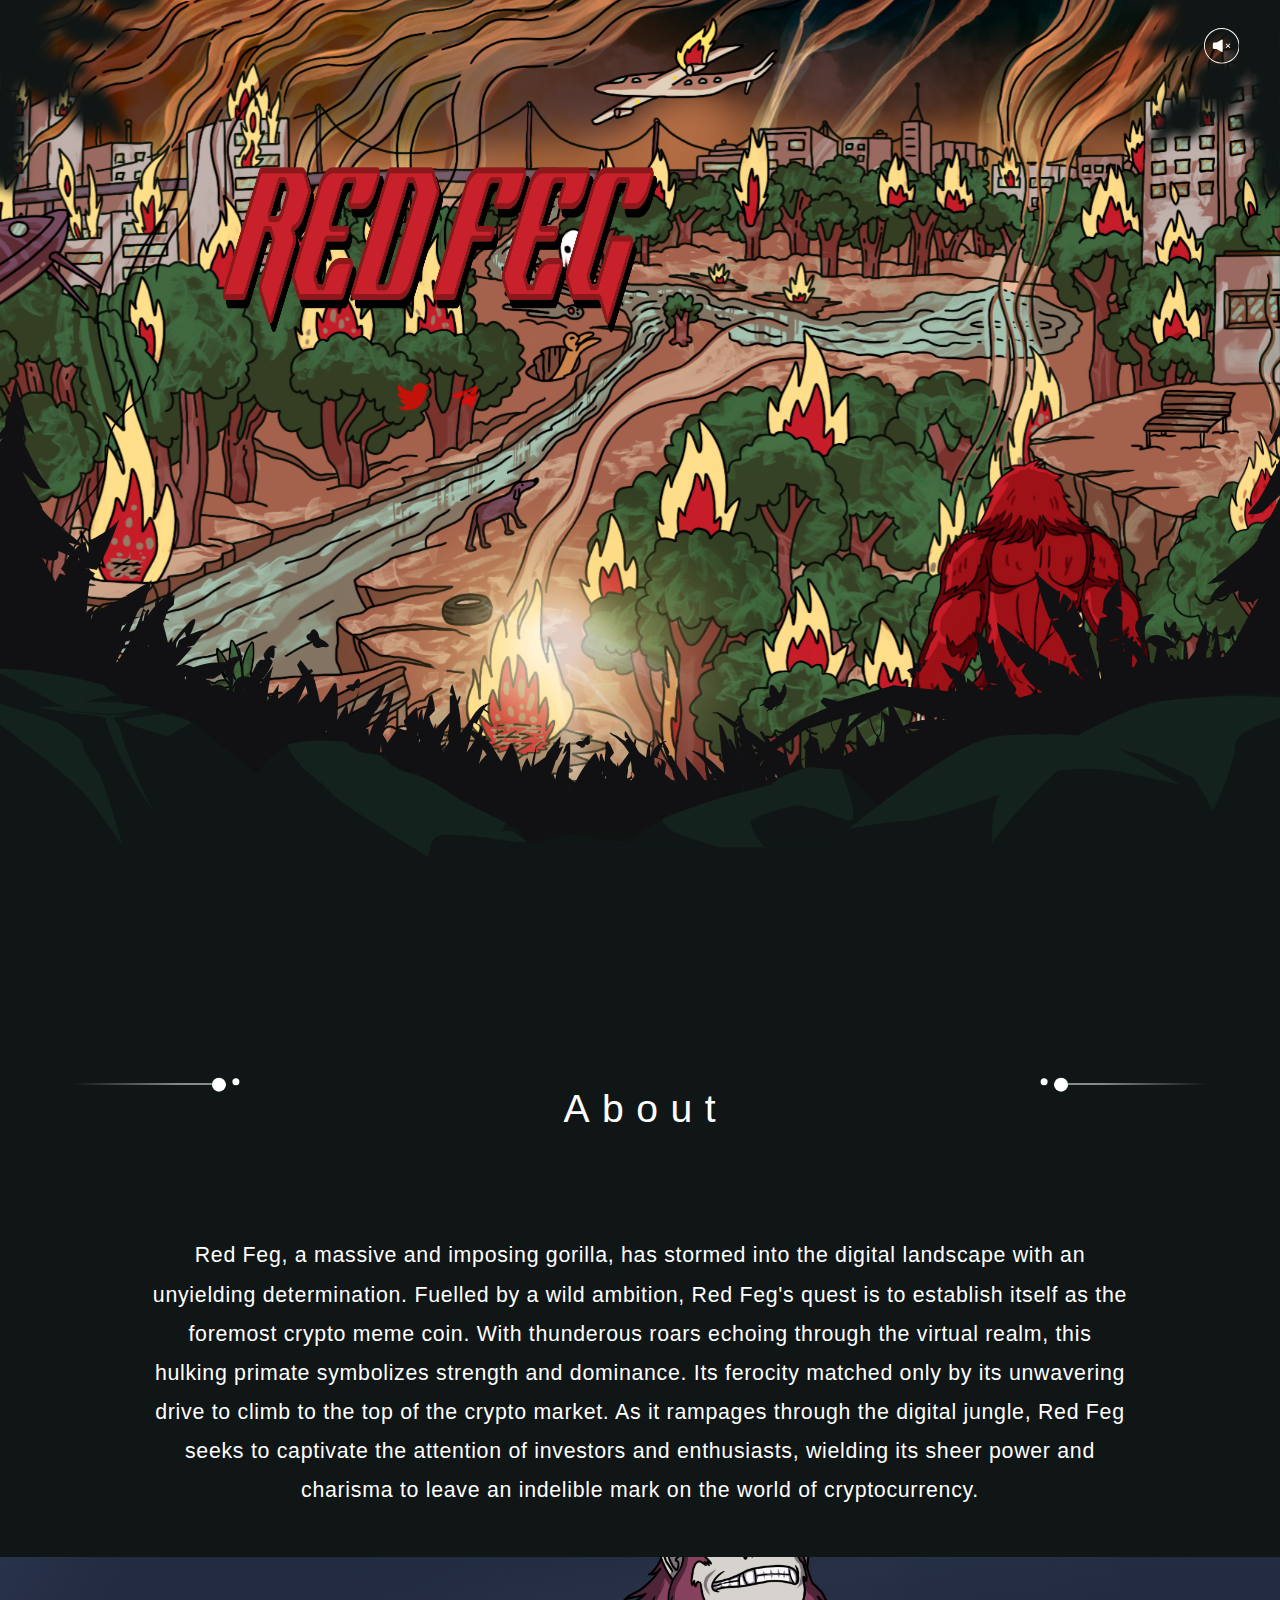
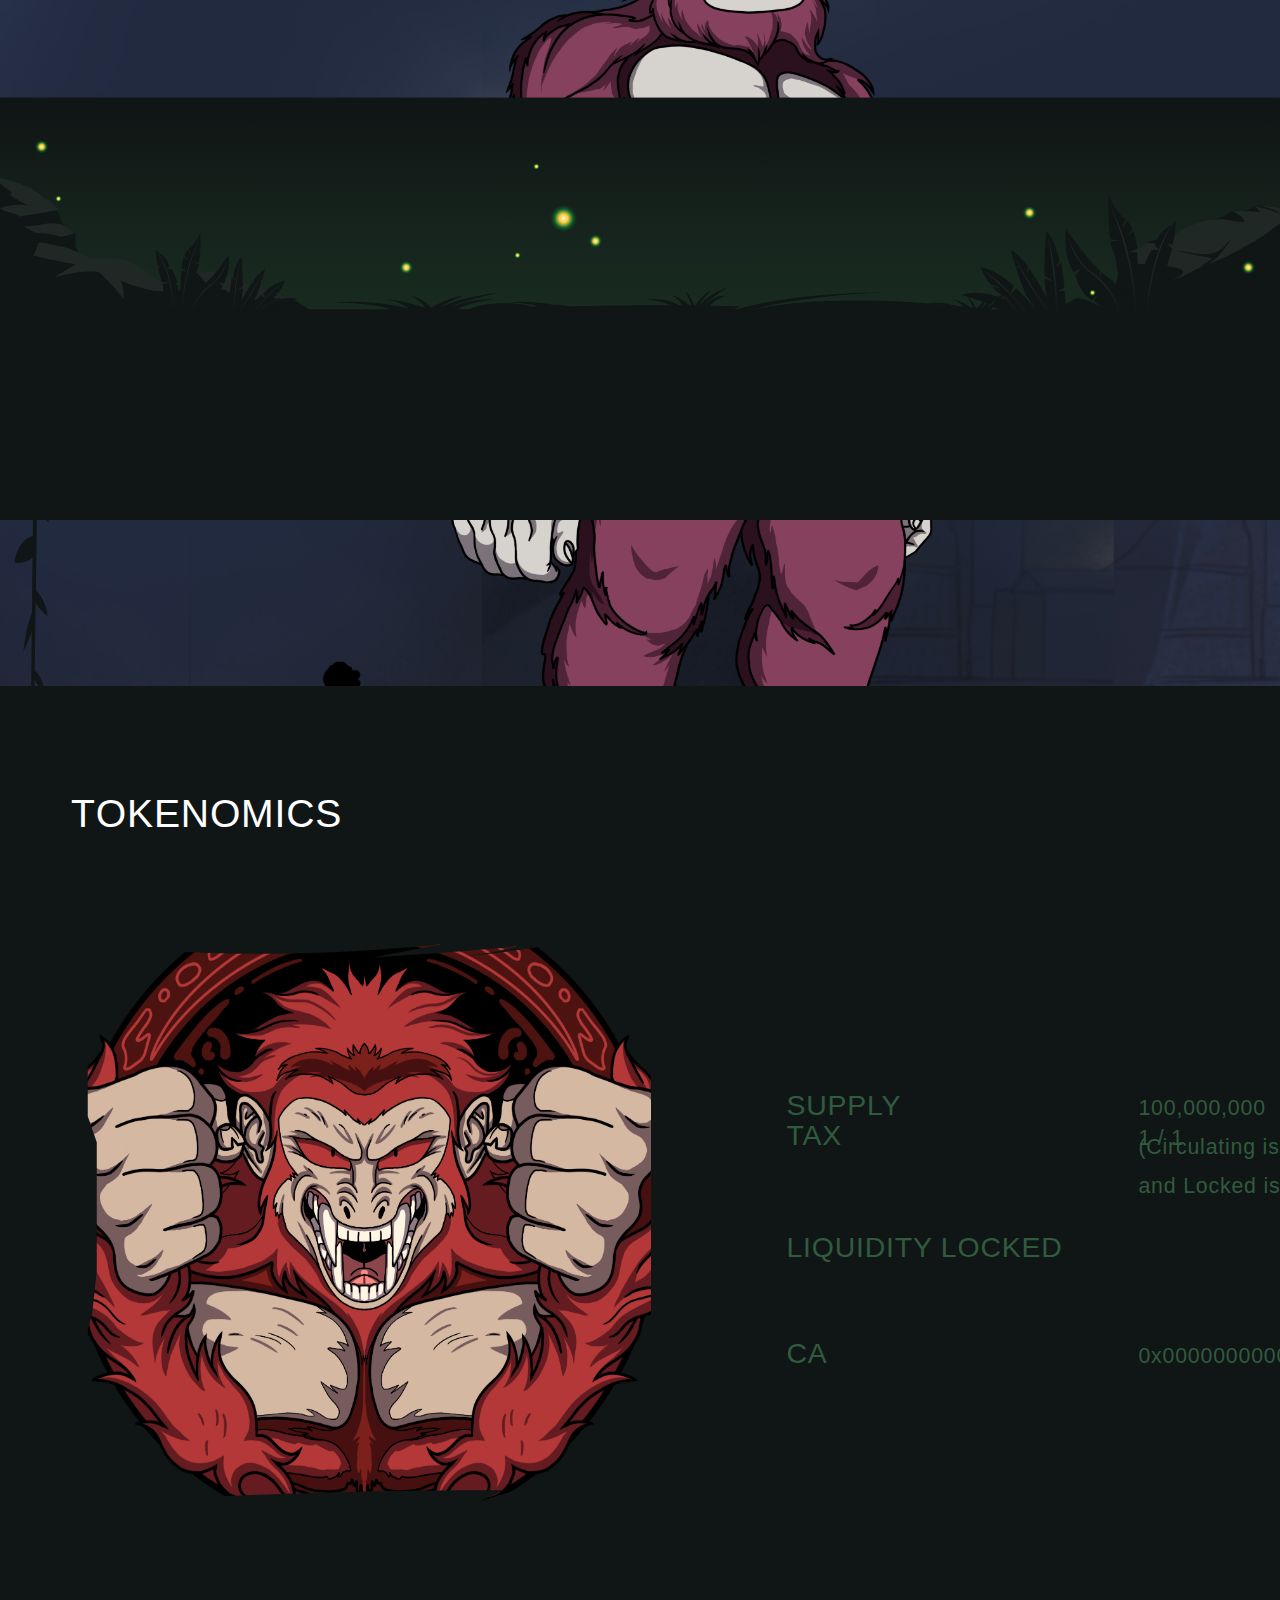
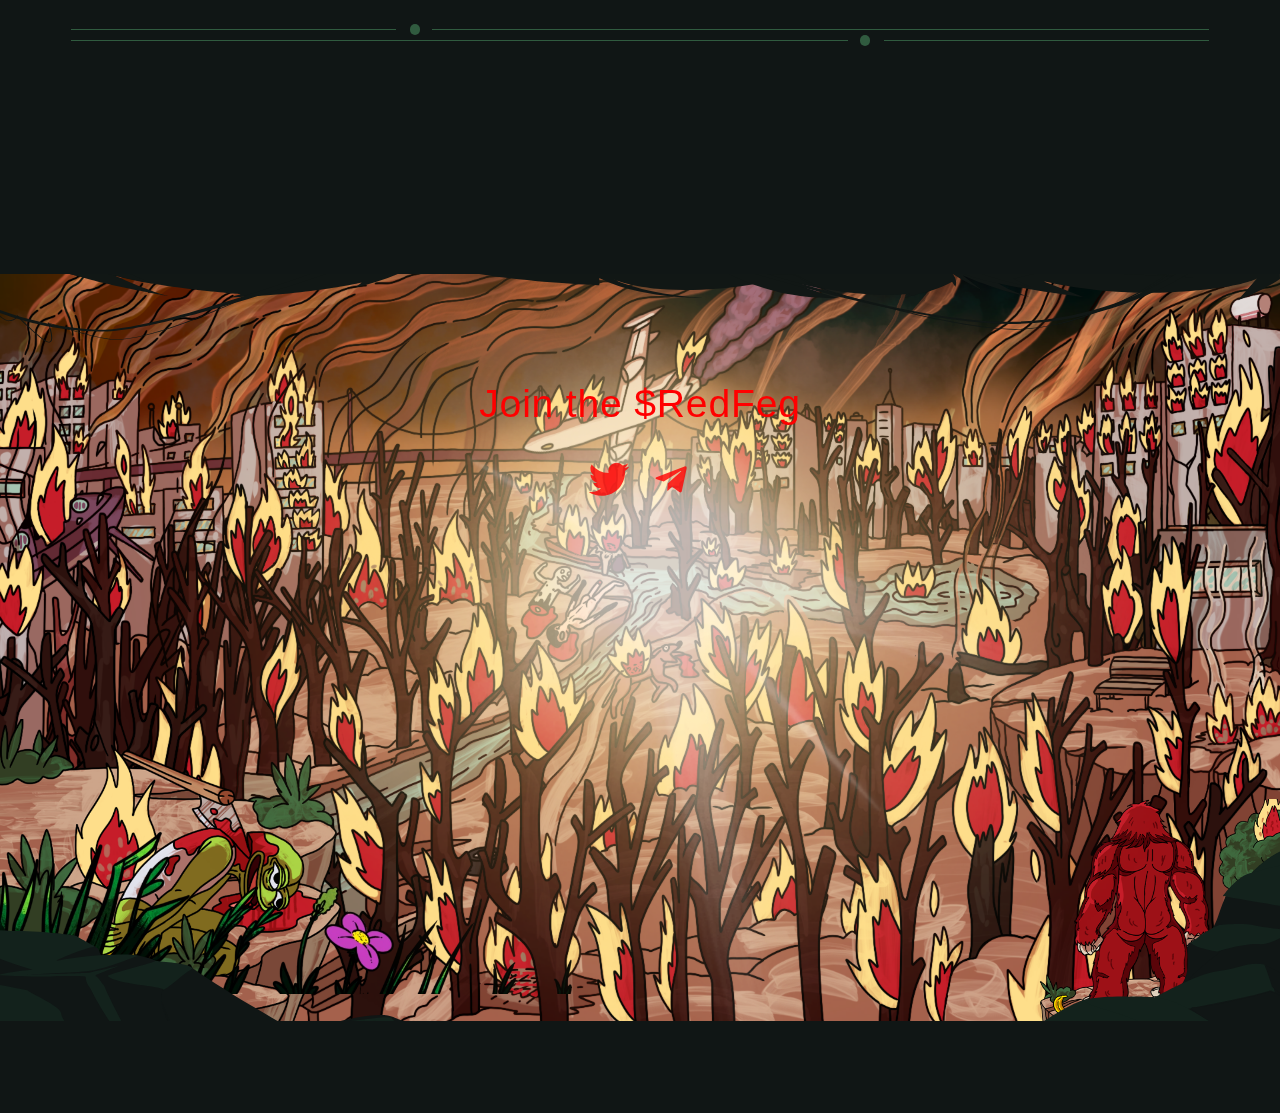
==== commit d3f3f48b: "d" ====
--- a/matutu.html
+++ b/matutu.html
@@ -183,7 +183,7 @@
                     <div class="hero-section__contents parallax-item" style="transform: translate(-449.091px, 0px);">
                         <div class="logo-wrap"><img alt="Main logo" src="/assets/img/big-logo.dbe85a.png"
                                 style="opacity: 1; visibility: inherit;"></div>
-                        <div class="hero-section__contents__socials"><a href="https://twitter.com/Redfegeth"
+                        <div class="hero-section__contents__socials"><a href="https://twitter.com/Redfegerc"
                                 rel="noreferrer" target="_blank" class="social-icon__link">
                                 <div class="social-icon">
                                     <div><svg xmlns="http://www.w3.org/2000/svg" width="32" height="32"
@@ -1097,7 +1097,7 @@
                         <h2 class="community-section__contents__title title-h1">Join the $RedFeg</h2>
                         <p class="community-section__contents__text desc-1"><span
                                 class="desc-1 anim-span color-white"></span></p>
-                        <div class="community-section__contents__socials"><a href="https://twitter.com/Redfegeth"
+                        <div class="community-section__contents__socials"><a href="https://twitter.com/Redfegerc"
                                 rel="noreferrer" target="_blank" class="social-icon__link">
                                 <div class="social-icon">
                                     <div><svg xmlns="http://www.w3.org/2000/svg" width="32" height="32"
@@ -1185,7 +1185,7 @@
                                         placeholder=" Enter your email"><span class="email-input__error desc-3">Please
                                         check your email and try again.</span><input type="submit"
                                         class="button btn-secondary btn-2" value="Subscribe"></form>
-                                <div class="footer__contents__socials"><a href="https://twitter.com/Redfegeth"
+                                <div class="footer__contents__socials"><a href="https://twitter.com/Redfegerc"
                                         rel="noreferrer" target="_blank" class="social-icon__link">
                                         <div class="social-icon">
                                             <div><svg xmlns="http://www.w3.org/2000/svg" width="32" height="32"
--- a/app.168bf2.css
+++ b/app.168bf2.css
@@ -1,7 +1,10 @@
 
-@import url('https://fonts.cdnfonts.com/css/unitblock');
+ @import url('https://fonts.cdnfonts.com/css/stallions');
+
+                
 p, a, h1, h2, h4, h4, h5, h6, li, div, span {
-    font-family: 'Unitblock', sans-serif !important;
+    font-family: 'Stallions', sans-serif !important;
+                                                
 }
 a,
 abbr,
@@ -877,7 +880,7 @@
 
 .button.btn-secondary {
     background-color: #0000;
-    display: none;
+display: none;
     border: 1px solid var(--color-white);
     border-radius: .24rem;
     padding: .08rem .24rem;
@@ -1273,11 +1276,11 @@
 
 .navbar-nav {
     align-items: center;
-    display: flex;
+    display: none;
     justify-content: center;
     left: 50%;
     position: absolute;
-    transform: translate(-50%)
+   transform: translate(-50%)
 }
 
 .navbar-nav .dropdown,
--- a/styles.c61002.css
+++ b/styles.c61002.css
@@ -1,8 +1,12 @@
 
-@import url('https://fonts.cdnfonts.com/css/unitblock');
+@import url('https://fonts.cdnfonts.com/css/stallions');
+
+                
 p, a, h1, h2, h4, h4, h5, h6, li, div, span {
-    font-family: 'Unitblock', sans-serif !important;
-}
+    font-family: 'Stallions', sans-serif !important;
+                                                
+}
+
 .gallery-page {
     overflow-x: hidden
 }
@@ -1205,8 +1209,8 @@
 }
 
 .hero-section__contents__socials .social-icon svg path {
-    fill: var(--color-white);
-    opacity: .8;
+    fill:red;
+    opacity: 0.7;
     transition: opacity var(--forty-frames) var(--hover-ease);
     -webkit-transition: opacity var(--forty-frames) var(--hover-ease)
 }
@@ -1668,7 +1672,8 @@
 }
 
 .gameplay-section__scroll-area .text-block__desc {
-    width: 3.28rem
+    width:2.28rem;
+    display: block
 }
 
 .gameplay-section__scroll-area .text-block:not(:last-of-type) {
@@ -1817,17 +1822,22 @@
 .community-section__contents {
     left: 50%;
     position: absolute;
-    top: 2.17rem;
+    top: 1.17rem;
     transform: translateX(-50%);
-    z-index: 5
-}
-
+    z-index: 500000000000000
+}
 .community-section__contents__title {
-    margin-bottom: .24rem
+    margin-bottom: .24rem;
+}
+.community-section__contents__title.title-h1 {
+
+    color: red !important;
+   
 }
 
 .community-section__contents__text {
     margin: 0 auto .32rem;
+    color: red !important;
     width: 6.5rem
 }
 
@@ -1845,7 +1855,7 @@
 }
 
 .community-section__contents__socials .social-icon svg path {
-    fill: var(--color-white);
+    fill: red;
     opacity: .8;
     transition: opacity var(--forty-frames) var(--hover-ease);
     -webkit-transition: opacity var(--forty-frames) var(--hover-ease)
